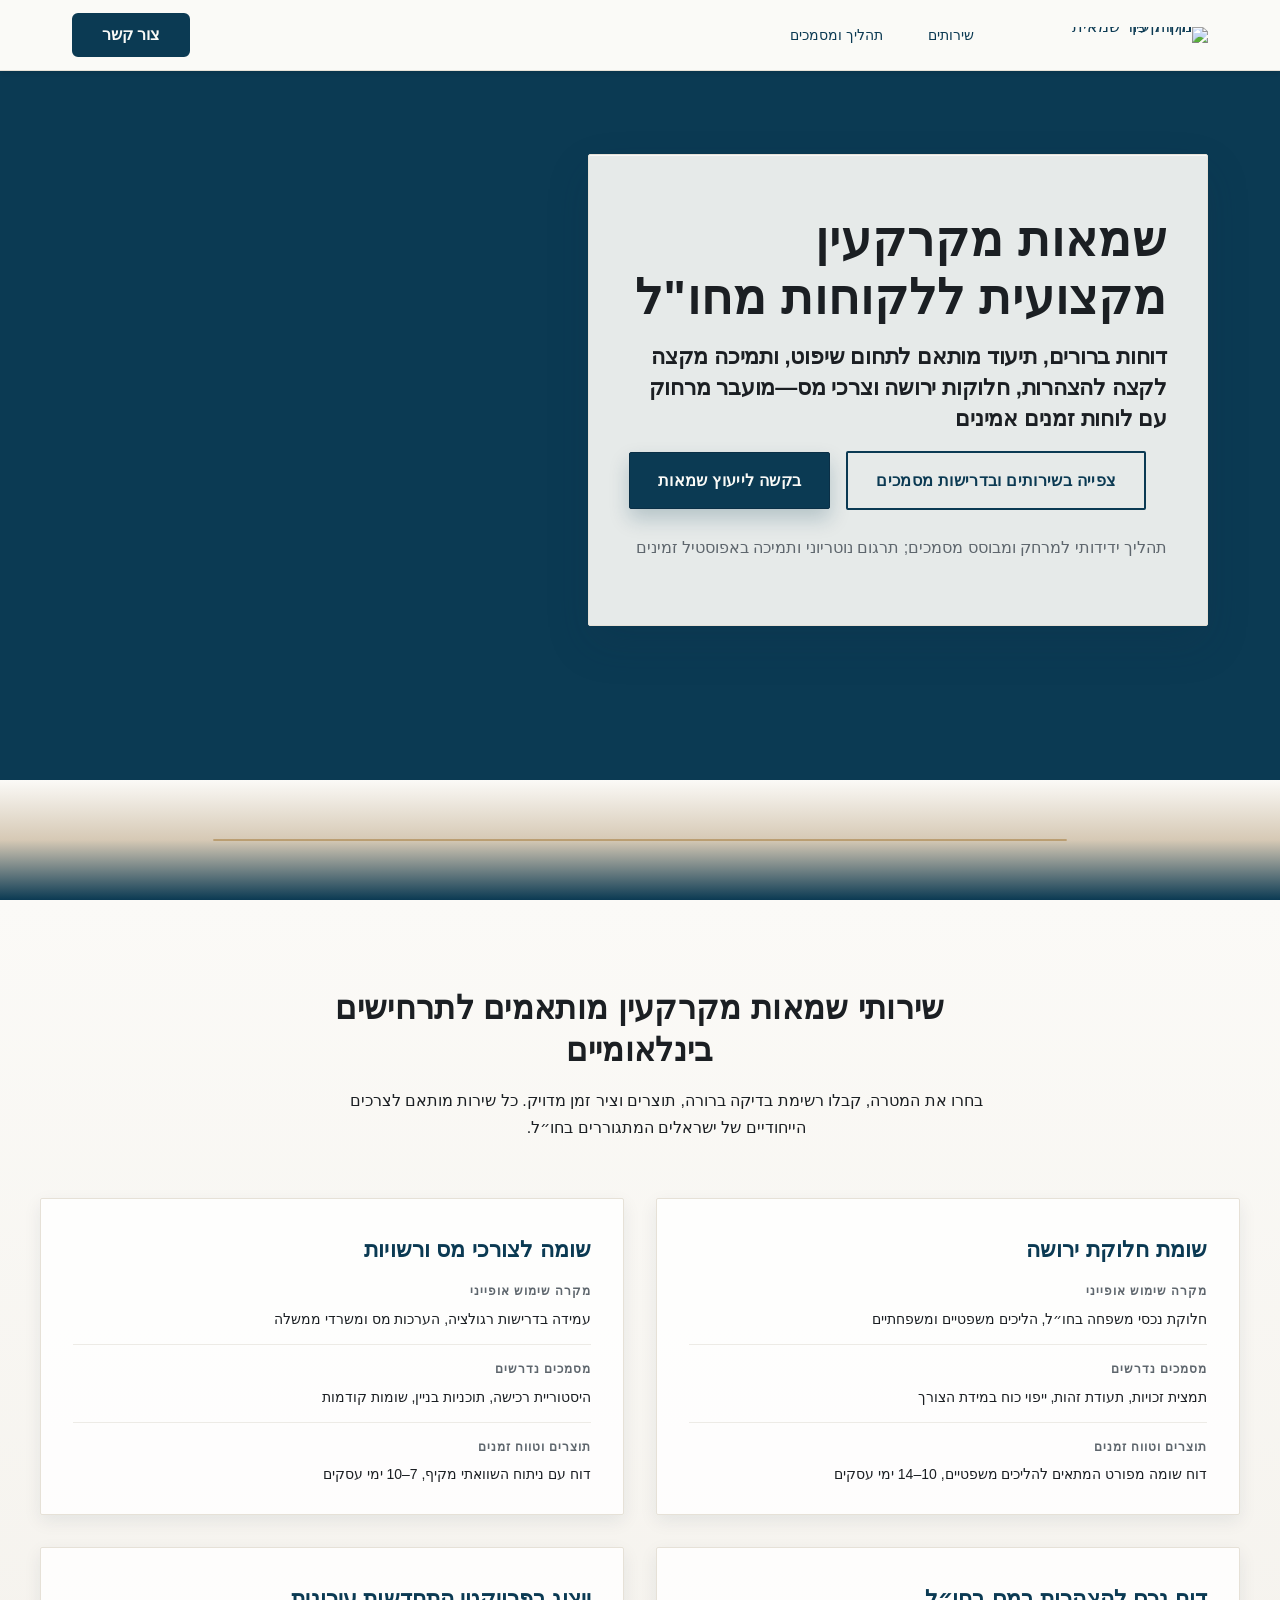
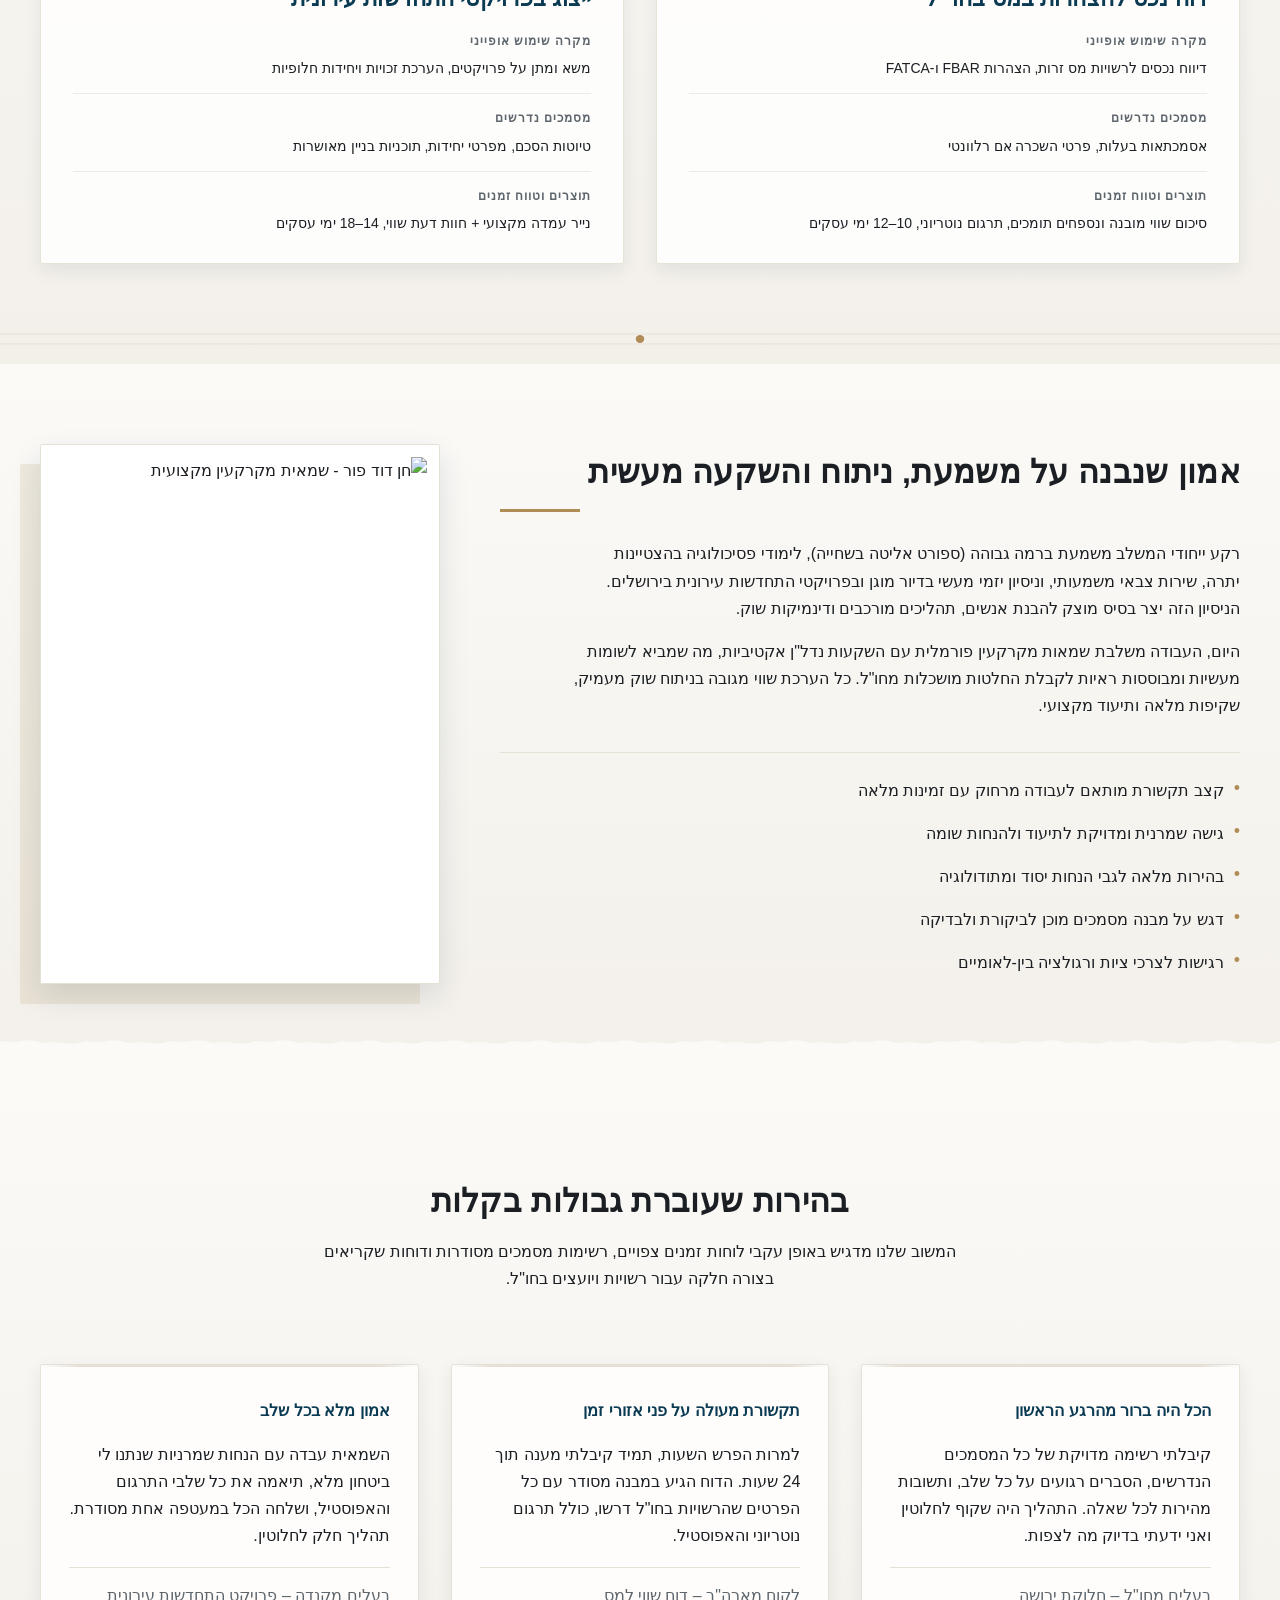
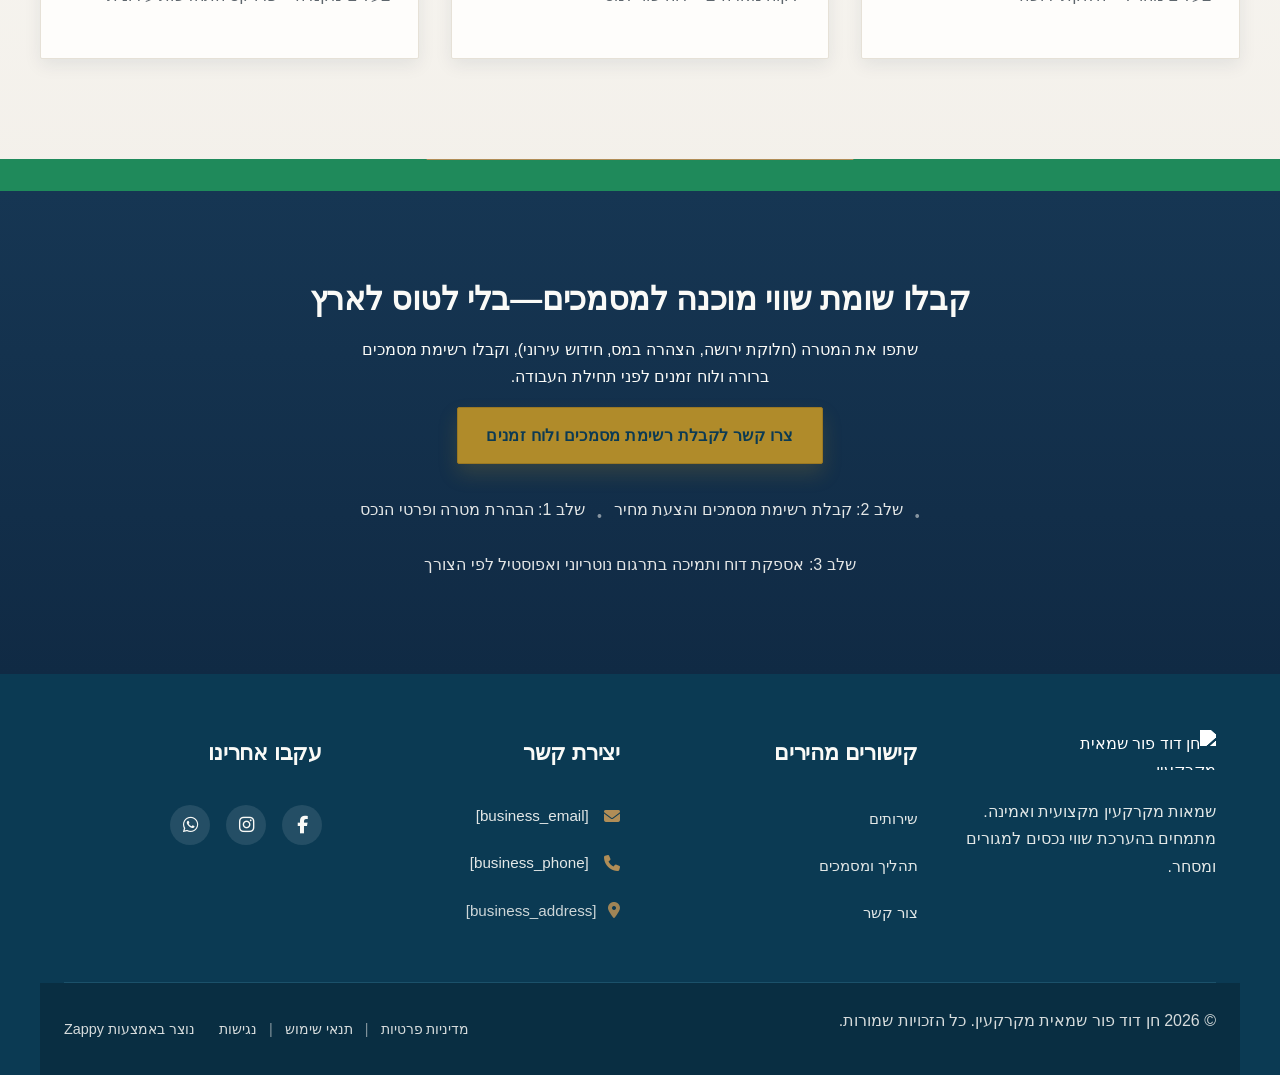
==== index.html @ c2cd76da "Initial website commit" ====
<!DOCTYPE html>
<html lang="he" dir="rtl">
<head>
    <meta charset="UTF-8">
    <meta name="viewport" content="width=device-width, initial-scale=1.0">
    <meta name="robots" content="index, follow">
    <title>שמאות מקרקעין מקצועית לישראלים בחו״ל — חן דוד פור שמאית מקרקעין</title>
    <meta name="description" content="שמאית מקרקעין מומחית לישראלים המתגוררים בחו״ל. שומות שווי נכס לחלוקת ירושה, הצהרות מס ותמ״א. שירות מלא כולל תרגום נוטריוני ואפוסטיל.">
    <meta name="keywords" content="שמאות מקרקעין, שמאי מקרקעין לישראלים בחו"ל, שומת שווי נכס, שמאית מקרקעין מוסמכת, שמאות נדל"ן">
    
    <!-- Favicons -->
    <link rel="icon" type="image/x-icon" href="/assets/favicon.ico">
    <link rel="icon" type="image/png" sizes="16x16" href="/assets/favicon-16x16.png">
    <link rel="icon" type="image/png" sizes="32x32" href="/assets/favicon-32x32.png">
    <link rel="icon" type="image/png" sizes="48x48" href="/assets/favicon-48x48.png">
    <link rel="icon" type="image/png" sizes="192x192" href="/assets/favicon-192x192.png">
    <link rel="icon" type="image/png" sizes="512x512" href="/assets/favicon-512x512.png">
    <link rel="apple-touch-icon" href="/assets/apple-touch-icon.png">
    <!-- Zappy Analytics -->
<script>
(function() {
  'use strict';
  
  // Configuration
  var config = {
    websiteId: 'a6563057-923d-4b0b-b57d-3016e3c3e68b',
    apiUrl: 'https://api.zappy5.com/api/analytics/track',
    sessionDuration: 30 * 60 * 1000, // 30 minutes
    visitorDuration: 30 * 24 * 60 * 60 * 1000, // 30 days
    trackPageViews: true,
    trackClicks: true,
    trackFormSubmissions: true
  };
  
  // Generate or retrieve persistent visitor ID (30 days)
  function getVisitorId() {
    var visitorKey = 'zappy_visitor_' + config.websiteId;
    var visitor = null;
    
    try {
      visitor = localStorage.getItem(visitorKey);
      if (visitor) {
        var visitorData = JSON.parse(visitor);
        var now = Date.now();
        
        // Check if visitor ID is still valid (30 days)
        if (now - visitorData.created < config.visitorDuration) {
          // Update last seen timestamp
          visitorData.lastSeen = now;
          localStorage.setItem(visitorKey, JSON.stringify(visitorData));
          return visitorData.id;
        }
      }
    } catch (e) {
      console.warn('Zappy Analytics: LocalStorage not available');
    }
    
    // Generate new visitor ID
    var newVisitorId = 'zv_' + Date.now() + '_' + Math.random().toString(36).substr(2, 9);
    
    try {
      localStorage.setItem(visitorKey, JSON.stringify({
        id: newVisitorId,
        created: Date.now(),
        lastSeen: Date.now()
      }));
    } catch (e) {
      // Continue without local storage
    }
    
    return newVisitorId;
  }
  
  // Generate or retrieve session ID (30 minutes)
  function getSessionId() {
    var sessionKey = 'zappy_session_' + config.websiteId;
    var session = null;
    
    try {
      session = sessionStorage.getItem(sessionKey);
      if (session) {
        var sessionData = JSON.parse(session);
        var now = Date.now();
        
        // Check if session is still valid
        if (now - sessionData.timestamp < config.sessionDuration) {
          // Update timestamp
          sessionData.timestamp = now;
          sessionStorage.setItem(sessionKey, JSON.stringify(sessionData));
          return sessionData.id;
        }
      }
    } catch (e) {
      console.warn('Zappy Analytics: SessionStorage not available');
    }
    
    // Generate new session ID
    var newSessionId = 'zs_' + Date.now() + '_' + Math.random().toString(36).substr(2, 9);
    
    try {
      sessionStorage.setItem(sessionKey, JSON.stringify({
        id: newSessionId,
        timestamp: Date.now()
      }));
    } catch (e) {
      // Continue without session storage
    }
    
    return newSessionId;
  }
  
  var visitorId = getVisitorId();
  var sessionId = getSessionId();
  
  // Track an event
  function trackEvent(eventType, data) {
    data = data || {};
    
    var eventData = {
      website_id: config.websiteId,
      event_type: eventType,
      page_path: window.location.pathname,
      referrer: document.referrer || 'direct',
      visitor_id: visitorId,
      session_id: sessionId,
      metadata: data
    };
    
    // Use sendBeacon if available (better for page unload events)
    if (navigator.sendBeacon) {
      var blob = new Blob([JSON.stringify(eventData)], { type: 'application/json' });
      navigator.sendBeacon(config.apiUrl, blob);
    } else {
      // Fallback to fetch
      fetch(config.apiUrl, {
        method: 'POST',
        headers: {
          'Content-Type': 'application/json'
        },
        body: JSON.stringify(eventData),
        keepalive: true
      }).catch(function(error) {
        console.warn('Zappy Analytics: Failed to track event', error);
      });
    }
  }
  
  // Track page view
  if (config.trackPageViews) {
    trackEvent('pageview', {
      title: document.title,
      url: window.location.href
    });
  }
  
  // Track clicks on important elements
  if (config.trackClicks) {
    document.addEventListener('click', function(e) {
      var target = e.target;
      
      // Track button clicks (counted as actions)
      if (target.tagName === 'BUTTON' || target.closest('button')) {
        var button = target.tagName === 'BUTTON' ? target : target.closest('button');
        trackEvent('click', {
          element: 'button',
          text: button.textContent.trim().substring(0, 100),
          id: button.id || null,
          class: button.className || null
        });
      }
      
      // Track link clicks (navigation - not counted as actions)
      else if (target.tagName === 'A' || target.closest('a')) {
        var link = target.tagName === 'A' ? target : target.closest('a');
        trackEvent('navigation', {
          element: 'link',
          text: link.textContent.trim().substring(0, 100),
          href: link.href,
          external: link.hostname !== window.location.hostname
        });
      }
    }, true);
  }
  
  // Track form submissions
  if (config.trackFormSubmissions) {
    document.addEventListener('submit', function(e) {
      var form = e.target;
      
      trackEvent('form_submit', {
        form_id: form.id || null,
        form_name: form.name || null,
        form_action: form.action || null,
        form_method: form.method || 'GET'
      });
    }, true);
  }
  
  // Track time on page (send on page unload)
  var pageLoadTime = Date.now();
  
  window.addEventListener('beforeunload', function() {
    var timeOnPage = Math.floor((Date.now() - pageLoadTime) / 1000); // in seconds
    
    trackEvent('page_unload', {
      time_on_page: timeOnPage,
      page_path: window.location.pathname
    });
  });
  
  // Expose tracking function globally for custom events
  window.zappyAnalytics = {
    track: trackEvent,
    getVisitorId: function() { return visitorId; },
    getSessionId: function() { return sessionId; }
  };
  
})();
</script>
<!-- End Zappy Analytics -->
    <meta property="og:title" content="שמאות מקרקעין מקצועית לישראלים בחו״ל — חן דוד פור שמאית מקרקעין">
  <meta property="og:description" content="שמאית מקרקעין מומחית לישראלים המתגוררים בחו״ל. שומות שווי נכס לחלוקת ירושה, הצהרות מס ותמ״א. שירות מלא כולל תרגום נוטריוני ואפוסטיל.">
  <meta property="og:type" content="website">
  <meta property="og:locale" content="he_IL">
  
  <meta name="twitter:card" content="summary_large_image">
  <meta name="twitter:title" content="שמאות מקרקעין מקצועית לישראלים בחו״ל — חן דוד פור שמאית מקרקעין">
  <meta name="twitter:description" content="שמאית מקרקעין מומחית לישראלים המתגוררים בחו״ל. שומות שווי נכס לחלוקת ירושה, הצהרות מס ותמ״א. שירות מלא כולל תרגום נוטריוני ואפוסטיל.">
  
  <link rel="stylesheet" href="https://cdnjs.cloudflare.com/ajax/libs/font-awesome/6.4.0/css/all.min.css">

    <!-- Favicons -->
    <link rel="icon" type="image/x-icon" href="/assets/favicon.ico">
    <link rel="icon" type="image/png" sizes="16x16" href="/assets/favicon-16x16.png">
    <link rel="icon" type="image/png" sizes="32x32" href="/assets/favicon-32x32.png">
    <link rel="icon" type="image/png" sizes="48x48" href="/assets/favicon-48x48.png">
    <link rel="icon" type="image/png" sizes="192x192" href="/assets/favicon-192x192.png">
    <link rel="icon" type="image/png" sizes="512x512" href="/assets/favicon-512x512.png">
    <link rel="apple-touch-icon" href="/assets/apple-touch-icon.png">
    <!-- Cookie Consent -->
    <link rel="stylesheet" href="https://cdn.jsdelivr.net/npm/vanilla-cookieconsent@3/dist/cookieconsent.css">
    <script src="https://cdn.jsdelivr.net/npm/vanilla-cookieconsent@3/dist/cookieconsent.umd.js"></script>
    <!-- Mickidum Accessibility Toolbar -->
    <script src="https://cdn.jsdelivr.net/gh/mickidum/acc_toolbar/acctoolbar/acctoolbar.min.js"></script>
    <link rel="stylesheet" href="/styles.css">

    <style id="zappy-dropdown-submenu-styles">
      /* ========== DESKTOP DROPDOWN SUBMENU STYLES ========== */
      /* Base styles for dropdown submenus - parent must be positioned */
      .nav-menu li:has(.sub-menu), nav li:has(.sub-menu), .navbar li:has(.sub-menu), #navMenu li:has(.sub-menu) { position: relative; }
      /* Submenu base - hidden by default */
      .nav-menu .sub-menu, nav .sub-menu, .navbar .sub-menu, #navMenu .sub-menu { display: block !important; position: absolute !important; top: 100%; left: 0; min-width: 220px; background: white; border-radius: 8px; box-shadow: 0 8px 25px rgba(0,0,0,0.15); padding: 8px 0; opacity: 0; visibility: hidden; transform: translateY(10px); transition: all 0.3s ease; z-index: 1000; list-style: none; pointer-events: none; }
      /* CRITICAL: Desktop hover styles to show dropdown */
      .nav-menu li:hover > .sub-menu, nav li:hover > .sub-menu, .navbar li:hover > .sub-menu, #navMenu li:hover > .sub-menu { opacity: 1 !important; visibility: visible !important; transform: translateY(0) !important; pointer-events: auto !important; }
      /* Submenu item styling */
      .sub-menu li { list-style: none; margin: 0; padding: 0; }
      .sub-menu a { display: block !important; padding: 10px 16px !important; color: var(--text-dark, #333) !important; font-weight: 500; text-decoration: none; white-space: nowrap; transition: background-color 0.2s; }
      .sub-menu a:hover { background-color: #f5f5f5; }
      /* RTL (Hebrew/Arabic) dropdown positioning */
      [dir="rtl"] .nav-menu .sub-menu, [dir="rtl"] nav .sub-menu, [dir="rtl"] .navbar .sub-menu, html[lang="he"] .nav-menu .sub-menu, html[lang="he"] nav .sub-menu, html[lang="he"] .navbar .sub-menu, html[lang="ar"] .nav-menu .sub-menu, html[lang="ar"] nav .sub-menu, html[lang="ar"] .navbar .sub-menu { left: auto !important; right: 0 !important; }
      /* Hide empty dropdown menus */
      .sub-menu:empty, .sub-menu:not(:has(li:not(.zappy-hidden-menu-item))), .sub-menu:not(:has(li)) { display: none !important; opacity: 0 !important; visibility: hidden !important; pointer-events: none !important; }
      /* Desktop: show submenu on Menu Group hover */
      li:has(.menu-group-title):hover > .sub-menu { opacity: 1 !important; visibility: visible !important; transform: translateY(0) !important; pointer-events: auto !important; }
      /* Menu Group title styling */
      .nav-menu > li > .menu-group-title, #navMenu > li > .menu-group-title { display: inline-block; padding: 0.5rem 1rem; cursor: default; user-select: none; }
      
      /* ========== MOBILE SUBMENU STYLES ========== */
      @media (max-width: 768px) {
        .nav-menu .sub-menu, nav .sub-menu, .navbar .sub-menu, #navMenu .sub-menu { position: static !important; transform: none !important; box-shadow: none !important; background: transparent !important; max-height: 0; overflow: hidden; opacity: 0; visibility: hidden; transition: max-height 0.3s ease, opacity 0.3s ease; padding: 0 !important; border-radius: 0 !important; }
        .sub-menu.mobile-expanded { max-height: 500px !important; opacity: 1 !important; visibility: visible !important; padding: 8px 0 8px 16px !important; }
        [dir="rtl"] .sub-menu.mobile-expanded, html[lang="he"] .sub-menu.mobile-expanded { padding: 8px 16px 8px 0 !important; }
        /* Disable hover behavior on mobile */
        .nav-menu li:hover > .sub-menu, nav li:hover > .sub-menu, .navbar li:hover > .sub-menu, #navMenu li:hover > .sub-menu { opacity: 0; visibility: hidden; pointer-events: none; }
        .nav-menu li > .sub-menu.mobile-expanded, nav li > .sub-menu.mobile-expanded, .navbar li > .sub-menu.mobile-expanded, #navMenu li > .sub-menu.mobile-expanded { opacity: 1 !important; visibility: visible !important; pointer-events: auto !important; }
        .nav-menu li:has(.sub-menu), nav li:has(.sub-menu), .navbar li:has(.sub-menu), #navMenu li:has(.sub-menu) { display: flex !important; flex-wrap: wrap !important; align-items: center !important; position: relative !important; min-height: 44px !important; }
        .nav-menu li:has(.sub-menu) > a, nav li:has(.sub-menu) > a, .navbar li:has(.sub-menu) > a, #navMenu li:has(.sub-menu) > a { flex: 1 !important; min-width: 0 !important; }
        .nav-menu li:has(.sub-menu) > .menu-group-title, nav li:has(.sub-menu) > .menu-group-title, .navbar li:has(.sub-menu) > .menu-group-title, #navMenu li:has(.sub-menu) > .menu-group-title { flex: 1 !important; min-width: 0 !important; padding: 0 !important; line-height: inherit !important; }
        .nav-menu li:has(.sub-menu) > .sub-menu, nav li:has(.sub-menu) > .sub-menu, .navbar li:has(.sub-menu) > .sub-menu, #navMenu li:has(.sub-menu) > .sub-menu { flex-basis: 100% !important; width: 100% !important; }
        .nav-menu li:has(.sub-menu) > a [class*="chevron"], .nav-menu li:has(.sub-menu) > a [class*="arrow"], .nav-menu li:has(.sub-menu) > a .fa-chevron-down, .nav-menu li:has(.sub-menu) > a .fa-angle-down, nav li:has(.sub-menu) > a [class*="chevron"], nav li:has(.sub-menu) > a [class*="arrow"], #navMenu li:has(.sub-menu) > a [class*="chevron"], #navMenu li:has(.sub-menu) > a [class*="arrow"] { display: none !important; visibility: hidden !important; }
        .mobile-submenu-toggle { display: flex !important; align-items: center !important; justify-content: center !important; width: 44px !important; height: auto !important; background: transparent !important; border: none !important; cursor: pointer !important; color: var(--text-dark) !important; position: static !important; flex-shrink: 0 !important; align-self: stretch !important; z-index: 2 !important; padding: 0 !important; margin: 0 !important; }
        .mobile-submenu-toggle::after { content: '' !important; width: 0 !important; height: 0 !important; border-left: 6px solid transparent !important; border-right: 6px solid transparent !important; border-top: 7px solid currentColor !important; transition: transform 0.3s ease !important; }
        .mobile-submenu-toggle.expanded::after { transform: rotate(180deg) !important; }
        .sub-menu a { padding: 10px 0 !important; display: block !important; color: var(--text-dark) !important; }
        .navbar .sub-menu li a, nav.navbar .sub-menu li a, .zappy-products-dropdown .sub-menu a { color: var(--text-dark) !important; }
      }
      @media (min-width: 769px) { .mobile-submenu-toggle { display: none !important; } }
    </style>

    <style id="mobile-lang-menu-deployed-css">
    @media (max-width: 768px) {
      .lang-switcher,
      .nav-cta-container .lang-switcher,
      .nav-container .lang-switcher,
      .navbar .lang-switcher,
      .navbar .nav-cta-container .lang-switcher,
      .nav-icons-left .lang-switcher,
      .nav-ecommerce-icons .lang-switcher { display: none !important; }
      .mobile-lang-menu { width: 100%; border-top: 1px solid rgba(128,128,128,0.2); padding: 8px 0 0 0; margin-top: 8px; }
      .mobile-lang-toggle { display: flex !important; align-items: center; justify-content: space-between; width: 100%; padding: 12px 16px; background: none; border: none; cursor: pointer; font-size: 15px; color: inherit; font-family: inherit; }
      .mobile-lang-toggle::after { content: ''; display: inline-block; width: 8px; height: 8px; border-right: 2px solid currentColor; border-bottom: 2px solid currentColor; transform: rotate(45deg); transition: transform 0.3s ease; margin-left: 8px; }
      .mobile-lang-toggle.expanded::after { transform: rotate(-135deg); }
      .mobile-lang-options { max-height: 0; overflow: hidden; transition: max-height 0.3s ease; }
      .mobile-lang-options.expanded { max-height: 300px; }
      .mobile-lang-option { display: flex !important; align-items: center; gap: 10px; padding: 10px 24px; text-decoration: none; color: inherit; font-size: 14px; font-family: inherit; }
      .mobile-lang-option:hover { background: rgba(128,128,128,0.1); }
      .mobile-lang-option.active { font-weight: 600; opacity: 0.7; pointer-events: none; }
      .mobile-lang-option img { width: 20px; height: 20px; border-radius: 50%; }
    }
    @media (min-width: 769px) {
      .mobile-lang-menu { display: none !important; }
    }
    </style>

    <style id="zappy-widget-visibility">
      #mic-access-tool-general-button, .mic-access-tool-general-button,
      #mic-init-access-tool .mic-access-tool-general-button, #mic-init-access-tool #mic-access-tool-general-button,
      ._access-icon, #mic-access-tool-box, .mic-access-tool-box,
      #mic-init-access-tool #mic-access-tool-box, div[id*="mic-access-tool-box"], ._access-menu {
        display: none !important; visibility: hidden !important; opacity: 0 !important; pointer-events: none !important;
      }
    </style>
</head>
<body>

  <nav class="navbar" dir="rtl">
  <button class="mobile-toggle" id="mobileToggle" aria-label="Menu">
    <svg class="hamburger-icon" width="24" height="24" viewbox="0 0 24 24" fill="none">
      <path d="M3 12h18M3 6h18M3 18h18" stroke="currentColor" stroke-width="2" stroke-linecap="round"></path>
    </svg>
    <svg class="close-icon" width="24" height="24" viewbox="0 0 24 24" fill="none" style="display: none;">
      <path d="M18 6L6 18M6 6l12 12" stroke="currentColor" stroke-width="2" stroke-linecap="round"></path>
    </svg>
  </button>
  
  <button class="phone-header-btn" aria-label="Call">
    <svg width="20" height="20" viewbox="0 0 24 24" fill="currentColor">
      <path d="M22 16.92v3a2 2 0 0 1-2.18 2 19.79 19.79 0 0 1-8.63-3.07 19.5 19.5 0 0 1-6-6 19.79 19.79 0 0 1-3.07-8.67A2 2 0 0 1 4.11 2h3a2 2 0 0 1 2 1.72 12.84 12.84 0 0 0 .7 2.81 2 2 0 0 1-.45 2.11L8.09 9.91a16 16 0 0 0 6 6l1.27-1.27a2 2 0 0 1 2.11-.45 12.84 12.84 0 0 0 2.81.7A2 2 0 0 1 22 16.92z"></path>
    </svg>
  </button>
  
  <div class="nav-container">
    <div class="nav-right-group"><div class="nav-brand">
      <a href="/" class="logo-link">
        <img src="/assets/logo.webp" alt="חן דוד פור שמאית מקרקעין" class="logo">
      </a>
    </div><ul class="nav-menu" id="navMenu"><li><a href="/services">שירותים</a></li><li><a href="/process">תהליך ומסמכים</a></li></ul></div>
    
    
    
    <div class="nav-cta-container">
      <a href="/contact" class="nav-cta-btn">צור קשר</a>
    </div>
  </div>
</nav>
<script>

// Navbar Mobile Menu Toggle and Contrast Fix
(function() {
  // Use 'load' event instead of 'DOMContentLoaded' to ensure we run AFTER all other scripts
  window.addEventListener('load', function() {
    
    // FIX MOBILE BUTTON CONTRAST
    // Detect navbar background color and apply contrasting color to mobile buttons
    const navbar = document.querySelector('.navbar, nav, header');
    if (!navbar) {
      console.log('[Navbar] Navbar element not found');
      return;
    }
    
    // DECLARE VARIABLES EARLY to avoid Temporal Dead Zone errors
    // These are used in multiple places below
    let mobileToggle = document.getElementById('mobileToggle') ||
                       document.querySelector('.mobile-toggle') ||
                       document.querySelector('.hamburger') ||
                       document.querySelector('.hamburger-menu') ||
                       document.querySelector('.menu-toggle') ||
                       document.querySelector('.burger-menu') ||
                       document.querySelector('[aria-label="Menu"]') ||
                       document.querySelector('[aria-label="תפריט"]');
    
    const phoneBtn = document.querySelector('.phone-header-btn');
    
    const computedStyle = window.getComputedStyle(navbar);
    let bgColor = computedStyle.backgroundColor;
    
    console.log('[Navbar] Initial navbar background:', bgColor);
    
    // Check if background is transparent or rgba with 0 alpha
    const isTransparent = bgColor === 'transparent' || 
                         bgColor === 'rgba(0, 0, 0, 0)' ||
                         (bgColor.startsWith('rgba') && bgColor.includes(', 0)'));
    
    if (isTransparent) {
      // Check for background-image or gradient
      const bgImage = computedStyle.backgroundImage;
      if (bgImage && bgImage !== 'none') {
        console.log('[Navbar] Navbar has background image/gradient, using dark text');
        bgColor = 'rgb(240, 240, 240)'; // Assume light background
      } else {
        // Transparent navbar - check body background
        const bodyBg = window.getComputedStyle(document.body).backgroundColor;
        console.log('[Navbar] Navbar transparent, using body background:', bodyBg);
        bgColor = bodyBg;
      }
    }
    
    // Calculate luminance to determine if background is light or dark
    const rgb = bgColor.match(/\d+/g);
    if (rgb && rgb.length >= 3) {
      const r = parseInt(rgb[0]);
      const g = parseInt(rgb[1]);
      const b = parseInt(rgb[2]);
      const luminance = (0.299 * r + 0.587 * g + 0.114 * b) / 255;
      
      // Mobile button colors are set by Claude's AI-generated CSS (same as .nav-menu a)
      // No dynamic color overrides needed - colors come from the generated navbar CSS
      console.log('[Navbar] Mobile button colors preserved from Claude CSS (luminance:', luminance.toFixed(2) + ')');
      
      // FIX ICON SIZES - Ensure SVGs are properly sized and visible
      // INJECT CRITICAL CSS TO OVERRIDE ANY CONFLICTING RULES
      const criticalCSS = document.createElement('style');
      criticalCSS.id = 'zappy-mobile-nav-fix';
      const htmlLang = document.documentElement.lang || 'en';
      const htmlDir = document.documentElement.dir || 'ltr';
      // Check both dir attribute AND lang for RTL detection
      // dir="rtl" is the most reliable indicator
      const isRTL = htmlDir === 'rtl' || htmlLang === 'he' || htmlLang === 'ar';
      
      criticalCSS.textContent = `
        /* Hide mobile buttons on desktop, show only on mobile */
        @media (min-width: 769px) {
          .mobile-toggle,
          .phone-header-btn {
            display: none !important;
          }
        }
        
        /* Show and position mobile buttons correctly on mobile */
        @media (max-width: 768px) {
          .mobile-toggle,
          .phone-header-btn {
            position: absolute !important;
            top: 50% !important;
            transform: translateY(-50%) !important;
            z-index: 1001 !important;
            display: flex !important;
            align-items: center !important;
            justify-content: center !important;
            width: 36px !important;
            height: 36px !important;
            border-radius: 50% !important;
            border: none !important;
            cursor: pointer !important;
            padding: 6px !important;
            background: none !important;
            color: var(--nav-text, var(--text-dark)) !important;
          }
          
          /* LTR positioning (default): hamburger LEFT, phone RIGHT */
          html:not([dir="rtl"]):not([lang="he"]):not([lang="ar"]) .mobile-toggle,
          html[dir="ltr"] .mobile-toggle {
            left: 12px !important;
            right: auto !important;
          }
          html:not([dir="rtl"]):not([lang="he"]):not([lang="ar"]) .phone-header-btn,
          html[dir="ltr"] .phone-header-btn {
            right: 12px !important;
            left: auto !important;
          }
          
          /* RTL positioning: hamburger RIGHT, phone LEFT */
          html[dir="rtl"] .mobile-toggle,
          html[lang="he"] .mobile-toggle,
          html[lang="ar"] .mobile-toggle {
            right: 12px !important;
            left: auto !important;
          }
          html[dir="rtl"] .phone-header-btn,
          html[lang="he"] .phone-header-btn,
          html[lang="ar"] .phone-header-btn {
            left: 12px !important;
            right: auto !important;
          }
          
          /* CRITICAL: Ensure nav-container has min-height on mobile */
          /* All children are positioned absolutely/fixed on mobile, so height:auto collapses to 0 */
          .nav-container {
            min-height: 70px !important;
            position: relative !important;
          }
          
          /* Ensure SVG icons are properly sized and inherit color */
          .mobile-toggle svg,
          .phone-header-btn svg {
            width: 24px !important;
            height: 24px !important;
            /* Don't force display - let JavaScript control hamburger/close toggle */
          }
          
          /* Reset nav-cta-container on mobile - remove desktop box-shadow/padding */
          /* that creates a visible ghost box when CTA button is hidden */
          .nav-cta-container {
            box-shadow: none !important;
            padding: 0 !important;
          }
          
          /* Hide nav-cta-container entirely on mobile when there's no lang-switcher */
          /* (only the CTA button is inside, and it's hidden on mobile) */
          .nav-cta-container:not(:has(.lang-switcher)) {
            display: none !important;
          }
          
          /* CRITICAL: Prevent hero image fade gradient from bleeding over headline text */
          /* The .image-fade-gradient has bottom: -30px (extends below parent) */
          /* On mobile stacked layout, this overlaps the h1 text below the image */
          .hero-image-column {
            overflow: hidden !important;
          }
          .image-fade-gradient {
            bottom: 0 !important;
          }
          
          /* Hide desktop language switcher on mobile - hamburger menu handles it */
          /* High specificity to override stored CSS */
          .lang-switcher,
          .nav-cta-container .lang-switcher,
          .nav-container .lang-switcher,
          .navbar .lang-switcher,
          .navbar .nav-cta-container .lang-switcher {
            display: none !important;
          }
        }
      `;
      
      // Remove existing fix if present and inject new one
      const existing = document.getElementById('zappy-mobile-nav-fix');
      if (existing) existing.remove();
      document.head.appendChild(criticalCSS);
      
      console.log('[Navbar] Critical CSS injected for mobile nav positioning');
      
      // ONLY apply inline positioning styles on mobile viewport
      // On desktop, the CSS handles hiding these buttons with display: none
      // Inline styles were breaking desktop layout by overriding CSS
      const isMobileViewport = window.innerWidth <= 768;
      
      if (mobileToggle) {
        // Icon sizing applies to all viewports for consistency
        const hamburgerIcon = mobileToggle.querySelector('.hamburger-icon');
        const closeIcon = mobileToggle.querySelector('.close-icon');
        
        if (hamburgerIcon) {
          hamburgerIcon.style.setProperty('width', '24px', 'important');
          hamburgerIcon.style.setProperty('height', '24px', 'important');
          hamburgerIcon.style.setProperty('display', 'block', 'important'); // Show hamburger by default
        }
        if (closeIcon) {
          closeIcon.style.setProperty('width', '24px', 'important');
          closeIcon.style.setProperty('height', '24px', 'important');
          closeIcon.style.setProperty('display', 'none', 'important'); // Hide close icon by default
        }
        
        // ONLY set positioning inline styles on mobile
        if (isMobileViewport) {
          mobileToggle.style.setProperty('position', 'absolute', 'important');
          mobileToggle.style.setProperty('top', '50%', 'important');
          mobileToggle.style.setProperty('transform', 'translateY(-50%)', 'important');
          mobileToggle.style.setProperty('z-index', '1001', 'important');
          
          // Clear any inline left/right so CSS can take over based on html[dir]
          mobileToggle.style.removeProperty('left');
          mobileToggle.style.removeProperty('right');
          
          console.log('[Navbar] Mobile toggle positioning applied (mobile viewport)');
        } else {
          // On desktop, clear any positioning styles to let CSS handle it
          mobileToggle.style.removeProperty('position');
          mobileToggle.style.removeProperty('top');
          mobileToggle.style.removeProperty('transform');
          mobileToggle.style.removeProperty('z-index');
          mobileToggle.style.removeProperty('left');
          mobileToggle.style.removeProperty('right');
          console.log('[Navbar] Desktop viewport - cleared mobile toggle inline positioning');
        }
      }
      
      if (phoneBtn) {
        // Icon sizing applies to all viewports
        const phoneIcon = phoneBtn.querySelector('svg');
        if (phoneIcon) {
          phoneIcon.style.width = '24px';
          phoneIcon.style.height = '24px';
          phoneIcon.setAttribute('width', '24');
          phoneIcon.setAttribute('height', '24');
        }
        
        // ONLY set positioning inline styles on mobile
        if (isMobileViewport) {
          phoneBtn.style.setProperty('position', 'absolute', 'important');
          phoneBtn.style.setProperty('top', '50%', 'important');
          phoneBtn.style.setProperty('transform', 'translateY(-50%)', 'important');
          phoneBtn.style.setProperty('z-index', '1001', 'important');
          
          // Clear any inline left/right so CSS can take over based on html[dir]
          phoneBtn.style.removeProperty('left');
          phoneBtn.style.removeProperty('right');
          
          console.log('[Navbar] Phone button positioning applied (mobile viewport)');
        } else {
          // On desktop, clear any positioning styles to let CSS handle it
          phoneBtn.style.removeProperty('position');
          phoneBtn.style.removeProperty('top');
          phoneBtn.style.removeProperty('transform');
          phoneBtn.style.removeProperty('z-index');
          phoneBtn.style.removeProperty('left');
          phoneBtn.style.removeProperty('right');
          console.log('[Navbar] Desktop viewport - cleared phone button inline positioning');
        }
      }
    } else {
      console.log('[Navbar] Could not parse background color:', bgColor);
    }
    
    // MOBILE MENU TOGGLE
    // Re-query in case DOM changed (mobileToggle already declared at top of function)
    mobileToggle = document.getElementById('mobileToggle') ||
                   document.querySelector('.mobile-toggle') ||
                   document.querySelector('.hamburger') ||
                   document.querySelector('.hamburger-menu') ||
                   document.querySelector('.menu-toggle') ||
                   document.querySelector('.burger-menu') ||
                   document.querySelector('[aria-label="Menu"]') ||
                   document.querySelector('[aria-label="תפריט"]');
    
    // EXPANDED SEARCH: Find nav menu by ID or class
    const navMenu = document.getElementById('navMenu') ||
                  document.querySelector('.nav-menu') ||
                  document.querySelector('.nav-links') ||
                  document.querySelector('nav ul:not(.submenu)');
    
    if (!mobileToggle || !navMenu) {
      console.log('[Navbar] Mobile toggle or menu not found:', { toggle: !!mobileToggle, menu: !!navMenu });
      return;
    }
    
    // Ensure navMenu has ID for CSS targeting
    if (!navMenu.id) {
      navMenu.id = 'navMenu';
    }
    
    console.log('[Navbar] Initializing mobile menu...');
    
    // Remove any existing event listeners by cloning the button
    const newToggle = mobileToggle.cloneNode(true);
    mobileToggle.parentNode.replaceChild(newToggle, mobileToggle);
    
    // Toggle menu on button click - use newToggle now
    newToggle.addEventListener('click', function(e) {
      e.preventDefault();
      e.stopPropagation();
      
      const hamburgerIcon = this.querySelector('.hamburger-icon');
      const closeIcon = this.querySelector('.close-icon');
      const isActive = navMenu.classList.contains('active');
      
      if (isActive) {
        // Close menu
        navMenu.classList.remove('active');
        if (hamburgerIcon) hamburgerIcon.style.setProperty('display', 'block', 'important');
        if (closeIcon) closeIcon.style.setProperty('display', 'none', 'important');
        document.body.style.overflow = '';
        console.log('[Navbar] Menu closed');
      } else {
        // Open menu
        navMenu.classList.add('active');
        if (hamburgerIcon) hamburgerIcon.style.setProperty('display', 'none', 'important');
        if (closeIcon) closeIcon.style.setProperty('display', 'block', 'important');
        document.body.style.overflow = 'hidden';
        console.log('[Navbar] Menu opened');
      }
    });
    
    // Close menu when clicking nav links (but NOT dropdown toggles)
    const navLinks = navMenu.querySelectorAll('a');
    navLinks.forEach(function(link) {
      link.addEventListener('click', function() {
        // Don't close if it's a dropdown child (unless it's a real navigation link)
        if (this.getAttribute('href') === '#') return;
        
        const hamburgerIcon = newToggle.querySelector('.hamburger-icon');
        const closeIcon = newToggle.querySelector('.close-icon');
        
        navMenu.classList.remove('active');
        if (hamburgerIcon) hamburgerIcon.style.setProperty('display', 'block', 'important');
        if (closeIcon) closeIcon.style.setProperty('display', 'none', 'important');
        document.body.style.overflow = '';
        console.log('[Navbar] Menu closed (link clicked)');
      });
    });
    
    // DROPDOWN MENU TOGGLE (for mobile and touch devices)
    var dropdownToggles = navMenu.querySelectorAll('.dropdown-toggle');
    dropdownToggles.forEach(function(toggle) {
      toggle.addEventListener('click', function(e) {
        e.preventDefault();
        e.stopPropagation();
        var parent = this.closest('.nav-dropdown');
        if (!parent) return;
        
        // Close other open dropdowns at the same level
        var siblings = parent.parentNode.querySelectorAll('.nav-dropdown.open');
        siblings.forEach(function(sib) {
          if (sib !== parent) sib.classList.remove('open');
        });
        
        parent.classList.toggle('open');
        console.log('[Navbar] Dropdown toggled:', parent.classList.contains('open') ? 'open' : 'closed');
      });
    });
    
    // Close dropdowns when clicking outside
    document.addEventListener('click', function(e) {
      if (!e.target.closest('.nav-dropdown')) {
        var openDropdowns = document.querySelectorAll('.nav-dropdown.open');
        openDropdowns.forEach(function(dd) { dd.classList.remove('open'); });
      }
    });
    
    console.log('[Navbar] Dropdown handlers initialized for ' + dropdownToggles.length + ' dropdowns');
    
    // Phone button functionality (phoneBtn already declared at top of function)
    if (phoneBtn) {
      phoneBtn.addEventListener('click', function() {
        // Get phone number from placeholder in page or use default
        const phoneLinks = document.querySelectorAll('a[href^="tel:"]');
        const phoneNumber = phoneLinks.length > 0 
          ? phoneLinks[0].getAttribute('href').replace('tel:', '')
          : '[business_phone]';
        
        window.location.href = 'tel:' + phoneNumber;
        console.log('[Navbar] Phone button clicked');
      });
    }
    
    console.log('[Navbar] Mobile menu initialized successfully');
    
    // === WHATSAPP BUTTON VISIBILITY FIX ===
    // Ensure WhatsApp floating button is hidden on desktop and visible on mobile
    // IMPORTANT: Only target the floating button by its class, NOT generic wa.me links
    const handleWhatsAppVisibility = function() {
      const whatsappBtn = document.querySelector('.whatsapp-float');
      if (whatsappBtn) {
        const isDesktop = window.innerWidth >= 769;
        if (isDesktop) {
          whatsappBtn.style.setProperty('display', 'none', 'important');
          whatsappBtn.style.setProperty('visibility', 'hidden', 'important');
          whatsappBtn.style.setProperty('opacity', '0', 'important');
          whatsappBtn.style.setProperty('pointer-events', 'none', 'important');
          console.log('[WhatsApp] Button hidden on desktop');
        } else {
          whatsappBtn.style.removeProperty('display');
          whatsappBtn.style.removeProperty('visibility');
          whatsappBtn.style.removeProperty('opacity');
          whatsappBtn.style.removeProperty('pointer-events');
          console.log('[WhatsApp] Button visible on mobile');
        }
      }
    };
    
    // Run on load
    handleWhatsAppVisibility();
    
    // Run on resize with debouncing
    let resizeTimer;
    window.addEventListener('resize', function() {
      clearTimeout(resizeTimer);
      resizeTimer = setTimeout(handleWhatsAppVisibility, 100);
    });
  });
})();

</script>
  
  <main>
    <section class="index-hero-section" data-layout-spec="בית-hero" data-hero-type="fullscreen-scrim">
  <!-- Background Image Layer -->
  <div class="index-hero-section__bg-layer">
    <img data-hero-bg="true" data-placeholder="index-hero-bg-1" data-context="Professional real estate appraiser office scene in Jerusalem: A clean, bright desk with organized property documents, architectural blueprints, and legal papers spread neatly. Warm natural lighting from a window showing Jerusalem stone buildings in soft focus background. Professional calculator, notary stamps, and official folders visible. The scene conveys trust, professionalism, and international business capability. Bright, naturally lit, documentary photography style with shallow depth of field." width="1920" height="1080" src="/assets/site-index-hero-bg-1.webp" alt="משרד שמאות מקרקעין מקצועי עם מסמכים ותיקים" class="index-hero-section__bg-image">
  </div>

  <!-- Scrim Overlay for Text Legibility -->
  <div class="index-hero-section__scrim" aria-hidden="true"></div>

  <!-- Content Overlay Group -->
  <div class="index-hero-section__content-wrapper">
    <div class="index-hero-section__content-container">
      <div class="index-hero-section__text-card">
        <h1 class="index-hero-section__headline">שמאות מקרקעין מקצועית ללקוחות מחו"ל</h1>
        <h3 class="index-hero-section__subtitle">דוחות ברורים, תיעוד מותאם לתחום שיפוט, ותמיכה מקצה לקצה להצהרות, חלוקות ירושה וצרכי מס—מועבר מרחוק עם לוחות זמנים אמינים</h3>
        <div class="index-hero-section__cta-row">
          <a href="#contact" class="index-hero-section__btn index-hero-section__btn--primary">בקשה לייעוץ שמאות</a>
          <a href="#services" class="index-hero-section__btn index-hero-section__btn--secondary">צפייה בשירותים ובדרישות מסמכים</a>
        </div>
        <p class="index-hero-section__micro-line">תהליך ידידותי למרחק ומבוסס מסמכים; תרגום נוטריוני ותמיכה באפוסטיל זמינים</p>
      </div>
    </div>
  </div>

  <!-- Bottom Divider: Ink-to-Paper Gradient with Gold Rule -->
  <div class="index-hero-section__divider-wrapper">
    <svg data-no-icon-edit="true" aria-hidden="true" viewbox="0 0 1200 120" preserveaspectratio="none" xmlns="http://www.w3.org/2000/svg">
      <defs>
        <linearGradient id="index-hero-ink-gradient" x1="0%" y1="0%" x2="0%" y2="100%">
          <stop offset="0%" style="stop-color:#FBFAF7;stop-opacity:1"></stop>
          <stop offset="50%" style="stop-color:#D6C9B5;stop-opacity:1"></stop>
          <stop offset="100%" style="stop-color:#0B3A53;stop-opacity:1"></stop>
        </linearGradient>
      </defs>
      <rect x="0" y="0" width="1200" height="120" fill="url(#index-hero-ink-gradient)"></rect>
      <line x1="200" y1="60" x2="1000" y2="60" stroke="#B08D57" stroke-width="2" opacity="0.7"></line>
    </svg>
  </div>
</section>

<section class="index-services-section" data-layout-spec="בית-services">
  <div class="index-services-container">
    <div class="index-services-header">
      <h2>שירותי שמאות מקרקעין מותאמים לתרחישים בינלאומיים</h2>
      <p>בחרו את המטרה, קבלו רשימת בדיקה ברורה, תוצרים וציר זמן מדויק. כל שירות מותאם לצרכים הייחודיים של ישראלים המתגוררים בחו״ל.</p>
    </div>

    <div class="index-services-grid">
      <article class="index-services-card">
        <h3>שומת חלוקת ירושה</h3>
        <div class="index-services-card-row">
          <span class="index-services-card-label">מקרה שימוש אופייני</span>
          <span class="index-services-card-value">חלוקת נכסי משפחה בחו״ל, הליכים משפטיים ומשפחתיים</span>
        </div>
        <div class="index-services-card-row">
          <span class="index-services-card-label">מסמכים נדרשים</span>
          <span class="index-services-card-value">תמצית זכויות, תעודת זהות, ייפוי כוח במידת הצורך</span>
        </div>
        <div class="index-services-card-row">
          <span class="index-services-card-label">תוצרים וטווח זמנים</span>
          <span class="index-services-card-value">דוח שומה מפורט המתאים להליכים משפטיים, 10–14 ימי עסקים</span>
        </div>
      </article>

      <article class="index-services-card">
        <h3>שומה לצורכי מס ורשויות</h3>
        <div class="index-services-card-row">
          <span class="index-services-card-label">מקרה שימוש אופייני</span>
          <span class="index-services-card-value">עמידה בדרישות רגולציה, הערכות מס ומשרדי ממשלה</span>
        </div>
        <div class="index-services-card-row">
          <span class="index-services-card-label">מסמכים נדרשים</span>
          <span class="index-services-card-value">היסטוריית רכישה, תוכניות בניין, שומות קודמות</span>
        </div>
        <div class="index-services-card-row">
          <span class="index-services-card-label">תוצרים וטווח זמנים</span>
          <span class="index-services-card-value">דוח עם ניתוח השוואתי מקיף, 7–10 ימי עסקים</span>
        </div>
      </article>

      <article class="index-services-card">
        <h3>דוח נכס להצהרות במס בחו״ל</h3>
        <div class="index-services-card-row">
          <span class="index-services-card-label">מקרה שימוש אופייני</span>
          <span class="index-services-card-value">דיווח נכסים לרשויות מס זרות, הצהרות FBAR ו-FATCA</span>
        </div>
        <div class="index-services-card-row">
          <span class="index-services-card-label">מסמכים נדרשים</span>
          <span class="index-services-card-value">אסמכתאות בעלות, פרטי השכרה אם רלוונטי</span>
        </div>
        <div class="index-services-card-row">
          <span class="index-services-card-label">תוצרים וטווח זמנים</span>
          <span class="index-services-card-value">סיכום שווי מובנה ונספחים תומכים, תרגום נוטריוני, 10–12 ימי עסקים</span>
        </div>
      </article>

      <article class="index-services-card">
        <h3>ייצוג בפרויקטי התחדשות עירונית</h3>
        <div class="index-services-card-row">
          <span class="index-services-card-label">מקרה שימוש אופייני</span>
          <span class="index-services-card-value">משא ומתן על פרויקטים, הערכת זכויות ויחידות חלופיות</span>
        </div>
        <div class="index-services-card-row">
          <span class="index-services-card-label">מסמכים נדרשים</span>
          <span class="index-services-card-value">טיוטות הסכם, מפרטי יחידות, תוכניות בניין מאושרות</span>
        </div>
        <div class="index-services-card-row">
          <span class="index-services-card-label">תוצרים וטווח זמנים</span>
          <span class="index-services-card-value">נייר עמדה מקצועי + חוות דעת שווי, 14–18 ימי עסקים</span>
        </div>
      </article>
    </div>
  </div>

  <div class="index-services-divider-wrapper">
    <svg data-no-icon-edit="true" aria-hidden="true" viewbox="0 0 1200 40" preserveaspectratio="none" xmlns="http://www.w3.org/2000/svg">
      <line x1="0" y1="10" x2="1200" y2="10" stroke="var(--border-light)" stroke-width="1"></line>
      <line x1="0" y1="20" x2="1200" y2="20" stroke="var(--border-light)" stroke-width="1"></line>
      <circle cx="600" cy="15" r="4" fill="var(--accent)"></circle>
    </svg>
  </div>
</section>

<section class="index-profile-section" data-layout-spec="בית-profile">
  <div class="index-profile-container">
    <div class="index-profile-content">
      <div class="index-profile-text">
        <div class="index-profile-title-wrapper">
          <h2 class="index-profile-title">אמון שנבנה על משמעת, ניתוח והשקעה מעשית</h2>
          <div class="index-profile-accent-line"></div>
        </div>
        <p class="index-profile-paragraph">רקע ייחודי המשלב משמעת ברמה גבוהה (ספורט אליטה בשחייה), לימודי פסיכולוגיה בהצטיינות יתרה, שירות צבאי משמעותי, וניסיון יזמי מעשי בדיור מוגן ובפרויקטי התחדשות עירונית בירושלים. הניסיון הזה יצר בסיס מוצק להבנת אנשים, תהליכים מורכבים ודינמיקות שוק.</p>
        <p class="index-profile-paragraph">היום, העבודה משלבת שמאות מקרקעין פורמלית עם השקעות נדל"ן אקטיביות, מה שמביא לשומות מעשיות ומבוססות ראיות לקבלת החלטות מושכלות מחו"ל. כל הערכת שווי מגובה בניתוח שוק מעמיק, שקיפות מלאה ותיעוד מקצועי.</p>
        <div class="index-profile-credibility">
          <p class="index-profile-credibility-item"><span class="index-profile-bullet">•</span>קצב תקשורת מותאם לעבודה מרחוק עם זמינות מלאה</p>
          <p class="index-profile-credibility-item"><span class="index-profile-bullet">•</span>גישה שמרנית ומדויקת לתיעוד ולהנחות שומה</p>
          <p class="index-profile-credibility-item"><span class="index-profile-bullet">•</span>בהירות מלאה לגבי הנחות יסוד ומתודולוגיה</p>
          <p class="index-profile-credibility-item"><span class="index-profile-bullet">•</span>דגש על מבנה מסמכים מוכן לביקורת ולבדיקה</p>
          <p class="index-profile-credibility-item"><span class="index-profile-bullet">•</span>רגישות לצרכי ציות ורגולציה בין-לאומיים</p>
        </div>
      </div>
    </div>
    <div class="index-profile-imagery">
      <div class="index-profile-image-wrapper">
        <div class="index-profile-backplate"></div>
        <div class="index-profile-image-card">
          <img data-placeholder="index-profile-image-1" data-context="Professional portrait of a confident real estate appraiser in their 30s-40s, standing in a modern bright office with natural light, wearing smart business attire (button-down shirt or blazer), holding a tablet or documents, with subtle real estate elements in the background like property plans or a Jerusalem cityscape view through a window. The image should convey trustworthiness, professionalism, and approachability. Clean, honest photography style with no heavy filters - bright, natural lighting that matches a ledger-classic aesthetic. The person should have a warm, confident expression that inspires trust for overseas Israeli clients." width="400" height="550" src="/assets/site-index-profile-image-1.webp" alt="חן דוד פור - שמאית מקרקעין מקצועית">
        </div>
      </div>
    </div>
  </div>
  <div class="index-profile-divider-wrapper">
    <svg data-no-icon-edit="true" aria-hidden="true" viewbox="0 0 1200 40" preserveaspectratio="none" xmlns="http://www.w3.org/2000/svg">
      <path d="M0,40 L0,8 Q10,10 20,8 T40,10 Q50,8 60,10 T80,8 Q90,10 100,8 T120,10 Q130,8 140,10 T160,8 Q170,10 180,8 T200,10 Q210,8 220,10 T240,8 Q250,10 260,8 T280,10 Q290,8 300,10 T320,8 Q330,10 340,8 T360,10 Q370,8 380,10 T400,8 Q410,10 420,8 T440,10 Q450,8 460,10 T480,8 Q490,10 500,8 T520,10 Q530,8 540,10 T560,8 Q570,10 580,8 T600,10 Q610,8 620,10 T640,8 Q650,10 660,8 T680,10 Q690,8 700,10 T720,8 Q730,10 740,8 T760,10 Q770,8 780,10 T800,8 Q810,10 820,8 T840,10 Q850,8 860,10 T880,8 Q890,10 900,8 T920,10 Q930,8 940,10 T960,8 Q970,10 980,8 T1000,10 Q1010,8 1020,10 T1040,8 Q1050,10 1060,8 T1080,10 Q1090,8 1100,10 T1120,8 Q1130,10 1140,8 T1160,10 Q1170,8 1180,10 T1200,8 L1200,40 Z" fill="#FBFAF7"></path>
    </svg>
  </div>
</section>

<section class="index-testimonials-section" data-layout-spec="בית-testimonials">
  <div class="index-testimonials-container">
    <div class="index-testimonials-header">
      <h2>בהירות שעוברת גבולות בקלות</h2>
      <p>המשוב שלנו מדגיש באופן עקבי לוחות זמנים צפויים, רשימות מסמכים מסודרות ודוחות שקריאים בצורה חלקה עבור רשויות ויועצים בחו"ל.</p>
    </div>
    
    <div class="index-testimonials-grid">
      <article class="index-testimonial-card">
        <div class="index-testimonial-opening">
          <p><strong>הכל היה ברור מהרגע הראשון</strong></p>
        </div>
        <div class="index-testimonial-quote">
          <p>קיבלתי רשימה מדויקת של כל המסמכים הנדרשים, הסברים רגועים על כל שלב, ותשובות מהירות לכל שאלה. התהליך היה שקוף לחלוטין ואני ידעתי בדיוק מה לצפות.</p>
        </div>
        <div class="index-testimonial-context">
          <p>בעלים מחו"ל – חלוקת ירושה</p>
        </div>
      </article>

      <article class="index-testimonial-card">
        <div class="index-testimonial-opening">
          <p><strong>תקשורת מעולה על פני אזורי זמן</strong></p>
        </div>
        <div class="index-testimonial-quote">
          <p>למרות הפרש השעות, תמיד קיבלתי מענה תוך 24 שעות. הדוח הגיע במבנה מסודר עם כל הפרטים שהרשויות בחו"ל דרשו, כולל תרגום נוטריוני והאפוסטיל.</p>
        </div>
        <div class="index-testimonial-context">
          <p>לקוח מארה"ב – דוח שווי למס</p>
        </div>
      </article>

      <article class="index-testimonial-card">
        <div class="index-testimonial-opening">
          <p><strong>אמון מלא בכל שלב</strong></p>
        </div>
        <div class="index-testimonial-quote">
          <p>השמאית עבדה עם הנחות שמרניות שנתנו לי ביטחון מלא, תיאמה את כל שלבי התרגום והאפוסטיל, ושלחה הכל במעטפה אחת מסודרת. תהליך חלק לחלוטין.</p>
        </div>
        <div class="index-testimonial-context">
          <p>בעלים מקנדה – פרויקט התחדשות עירונית</p>
        </div>
      </article>
    </div>
  </div>

  <div class="index-testimonials-divider-wrapper">
    <svg data-no-icon-edit="true" aria-hidden="true" viewbox="0 0 1200 32" preserveaspectratio="none" xmlns="http://www.w3.org/2000/svg">
      <rect x="0" y="0" width="1200" height="32" fill="#1F8A5B"></rect>
      <line x1="400" y1="0" x2="800" y2="0" stroke="#B08D57" stroke-width="2"></line>
    </svg>
  </div>
</section>

<section class="index-cta-section" data-layout-spec="בית-cta">
  <div class="index-cta-container">
    <h2 class="index-cta-heading">קבלו שומת שווי מוכנה למסמכים—בלי לטוס לארץ</h2>
    <p class="index-cta-description">שתפו את המטרה (חלוקת ירושה, הצהרה במס, חידוש עירוני), וקבלו רשימת מסמכים ברורה ולוח זמנים לפני תחילת העבודה.</p>
    <a href="#contact" class="index-cta-button btn-primary">צרו קשר לקבלת רשימת מסמכים ולוח זמנים</a>
    <div class="index-cta-steps">
      <p class="index-cta-step">שלב 1: הבהרת מטרה ופרטי הנכס</p>
      <span class="index-cta-separator">•</span>
      <p class="index-cta-step">שלב 2: קבלת רשימת מסמכים והצעת מחיר</p>
      <span class="index-cta-separator">•</span>
      <p class="index-cta-step">שלב 3: אספקת דוח ותמיכה בתרגום נוטריוני ואפוסטיל לפי הצורך</p>
    </div>
  </div>
</section>
  </main>
  
  <footer class="site-footer">
  <div class="footer-container">
    <div class="footer-top">
      <div class="footer-column footer-about">
        <img src="/assets/logo.webp" alt="חן דוד פור שמאית מקרקעין" class="logo">
        <p class="footer-description">שמאות מקרקעין מקצועית ואמינה. מתמחים בהערכת שווי נכסים למגורים ומסחר.</p>
      </div>
      
      <div class="footer-column footer-links">
        <h3 class="footer-title">קישורים מהירים</h3>
        <ul class="footer-nav">
          <li><a href="/services">שירותים</a></li>
          <li><a href="/process">תהליך ומסמכים</a></li>
          <li><a href="/contact">צור קשר</a></li>
        </ul>
      </div>
      
      <div class="footer-column footer-contact">
        <h3 class="footer-title">יצירת קשר</h3>
        <ul class="contact-list">
          <li>
            <i class="fas fa-envelope"></i>
            <a href="mailto:[business_email]">[business_email]</a>
          </li>
          <li>
            <i class="fas fa-phone"></i>
            <a href="tel:[business_phone]">[business_phone]</a>
          </li>
          <li><a href="/"><i class="fas fa-map-marker-alt"></i>
            <span>[business_address]</span></a></li>
        </ul>
      </div>
      
      <div class="footer-column footer-social">
        <h3 class="footer-title">עקבו אחרינו</h3>
        <div class="social-links">
          <a href="[facebook_handle]" aria-label="Facebook" target="_blank" rel="noopener"><i class="fab fa-facebook-f"></i></a>
          <a href="[instagram_handle]" aria-label="Instagram" target="_blank" rel="noopener"><i class="fab fa-instagram"></i></a>
          <a href="[whatsapp_handle]" aria-label="WhatsApp" target="_blank" rel="noopener"><i class="fab fa-whatsapp"></i></a>
        </div>
      </div>
    </div>
    
    <div class="footer-bottom">
      <div class="footer-bottom-content">
        <p class="copyright">© 2026 חן דוד פור שמאית מקרקעין. כל הזכויות שמורות.</p>
        <div class="footer-bottom-links">
          <nav class="legal-links">
            <a href="/privacy">מדיניות פרטיות</a>
            <span class="separator">|</span>
            <a href="/terms">תנאי שימוש</a>
            <span class="separator">|</span>
            <a href="/accessibility">נגישות</a>
          </nav>
          <a href="https://zappy5.com" target="_blank" class="zappy-attribution" rel="noopener">נוצר באמצעות Zappy</a>
        </div>
      </div>
    </div>
  </div>
</footer>
  
  <a href="https://wa.me/[whatsapp_handle]" class="whatsapp-float" aria-label="WhatsApp">
    <i class="fab fa-whatsapp"></i>
  </a>
  
  <div data-integration="accessibility:toolbar"></div>

    <script src="/script.js"></script>

    <script id="zappy-mobile-submenu-script">
    (function() {
      function initMobileSubmenuToggles() {
        if (window.innerWidth > 768) {
          document.querySelectorAll('.mobile-submenu-toggle').forEach(function(btn) { btn.remove(); });
          document.querySelectorAll('.sub-menu.mobile-expanded').forEach(function(menu) { menu.classList.remove('mobile-expanded'); });
          return;
        }
        var items = document.querySelectorAll('.nav-menu li:has(.sub-menu), nav li:has(.sub-menu), .navbar li:has(.sub-menu), #navMenu li:has(.sub-menu)');
        items.forEach(function(li) {
          if (li.querySelector('.mobile-submenu-toggle')) return;
          var submenu = li.querySelector('.sub-menu');
          var parentLink = li.querySelector(':scope > a');
          if (!submenu || !parentLink) return;
          var toggleBtn = document.createElement('button');
          toggleBtn.className = 'mobile-submenu-toggle';
          toggleBtn.setAttribute('aria-label', 'Toggle submenu');
          toggleBtn.setAttribute('type', 'button');
          parentLink.insertAdjacentElement('afterend', toggleBtn);
          toggleBtn.addEventListener('click', function(e) {
            e.preventDefault(); e.stopPropagation();
            document.querySelectorAll('.sub-menu.mobile-expanded').forEach(function(menu) {
              if (menu !== submenu) { menu.classList.remove('mobile-expanded'); var t = menu.parentElement.querySelector('.mobile-submenu-toggle'); if(t) t.classList.remove('expanded'); }
            });
            submenu.classList.toggle('mobile-expanded');
            toggleBtn.classList.toggle('expanded');
          });
        });
      }
      if (document.readyState === 'loading') { document.addEventListener('DOMContentLoaded', initMobileSubmenuToggles); }
      else { initMobileSubmenuToggles(); }
      var resizeTimer; window.addEventListener('resize', function() { clearTimeout(resizeTimer); resizeTimer = setTimeout(initMobileSubmenuToggles, 250); });
      // Re-initialize when mobile menu becomes visible (MutationObserver)
      var observer = new MutationObserver(function(mutations) {
        mutations.forEach(function(mutation) {
          if (mutation.type === 'attributes') {
            var target = mutation.target;
            if (target.classList && (target.classList.contains('active') || target.classList.contains('open'))) {
              setTimeout(initMobileSubmenuToggles, 100);
            }
          }
        });
      });
      setTimeout(function() {
        document.querySelectorAll('.mobile-menu, .nav-menu, #navMenu, nav').forEach(function(menu) {
          observer.observe(menu, { attributes: true, attributeFilter: ['class', 'style'] });
        });
      }, 500);
    })();
    </script>

    <script id="zappy-mobile-lang-menu-script">
    (function() {
      function initMobileLangMenu() {
        if (window.innerWidth > 768) {
          var existingMenu = document.querySelector('.mobile-lang-menu');
          if (existingMenu) existingMenu.remove();
          return;
        }
        if (document.querySelector('.mobile-lang-menu')) return;
        var switcher = document.querySelector('.lang-switcher');
        if (!switcher) return;
        var dropdown = switcher.querySelector('.lang-switcher-dropdown');
        if (!dropdown) return;
        var options = dropdown.querySelectorAll('.lang-option');
        if (options.length === 0) return;
        var navMenu = document.getElementById('navMenu') || document.querySelector('.nav-menu') || document.querySelector('nav ul');
        if (!navMenu) return;
        var currentLang = document.documentElement.lang || 'en';
        var langConfigs = {
          he: {name:'עברית',flag:'https://api.iconify.design/circle-flags/il.svg'},
          en: {name:'English',flag:'https://api.iconify.design/circle-flags/us.svg'},
          ar: {name:'العربية',flag:'https://api.iconify.design/circle-flags/sa.svg'},
          fr: {name:'Français',flag:'https://api.iconify.design/circle-flags/fr.svg'},
          es: {name:'Español',flag:'https://api.iconify.design/circle-flags/es.svg'},
          de: {name:'Deutsch',flag:'https://api.iconify.design/circle-flags/de.svg'},
          ru: {name:'Русский',flag:'https://api.iconify.design/circle-flags/ru.svg'},
          zh: {name:'中文',flag:'https://api.iconify.design/circle-flags/cn.svg'},
          ja: {name:'日本語',flag:'https://api.iconify.design/circle-flags/jp.svg'},
          pt: {name:'Português',flag:'https://api.iconify.design/circle-flags/br.svg'},
          it: {name:'Italiano',flag:'https://api.iconify.design/circle-flags/it.svg'},
          ko: {name:'한국어',flag:'https://api.iconify.design/circle-flags/kr.svg'}
        };
        var container = document.createElement('div');
        container.className = 'mobile-lang-menu';
        var currentConfig = langConfigs[currentLang] || {name:currentLang,flag:''};
        var toggleBtn = document.createElement('button');
        toggleBtn.className = 'mobile-lang-toggle';
        toggleBtn.type = 'button';
        var currentFlagHtml = currentConfig.flag ? '<img src="' + currentConfig.flag + '" width="20" height="20" alt="" style="border-radius:50%;margin-right:8px;margin-left:8px;">' : '';
        toggleBtn.innerHTML = currentFlagHtml + currentConfig.name;
        container.appendChild(toggleBtn);
        var optionsDiv = document.createElement('div');
        optionsDiv.className = 'mobile-lang-options';
        var currentLink = document.createElement('a');
        currentLink.className = 'mobile-lang-option active';
        currentLink.href = '#';
        currentLink.innerHTML = currentFlagHtml + currentConfig.name;
        optionsDiv.appendChild(currentLink);
        options.forEach(function(opt) {
          var link = document.createElement('a');
          link.className = 'mobile-lang-option';
          link.href = opt.getAttribute('href');
          link.innerHTML = opt.innerHTML;
          optionsDiv.appendChild(link);
        });
        container.appendChild(optionsDiv);
        navMenu.appendChild(container);
        toggleBtn.addEventListener('click', function(e) {
          e.preventDefault();
          e.stopPropagation();
          toggleBtn.classList.toggle('expanded');
          optionsDiv.classList.toggle('expanded');
        });
      }
      if (document.readyState === 'loading') { document.addEventListener('DOMContentLoaded', initMobileLangMenu); }
      else { initMobileLangMenu(); }
      window.addEventListener('resize', function() { clearTimeout(window._mlrt); window._mlrt = setTimeout(initMobileLangMenu, 250); });
    })();
    </script>
</body>
</html>
---- styles.css ----
/* Self-hosted fonts (Inter + Rubik for multi-language support) */

/* Inter font (English / LTR languages) */
@font-face {
  font-family: 'Inter';
  font-style: normal;
  font-weight: 400;
  font-display: swap;
  src: url('assets/fonts/Inter-Regular.woff2') format('woff2');
}

@font-face {
  font-family: 'Inter';
  font-style: normal;
  font-weight: 500;
  font-display: swap;
  src: url('assets/fonts/Inter-Medium.woff2') format('woff2');
}

@font-face {
  font-family: 'Inter';
  font-style: normal;
  font-weight: 600;
  font-display: swap;
  src: url('assets/fonts/Inter-SemiBold.woff2') format('woff2');
}

@font-face {
  font-family: 'Inter';
  font-style: normal;
  font-weight: 700;
  font-display: swap;
  src: url('assets/fonts/Inter-Bold.woff2') format('woff2');
}

/* Rubik font (Hebrew / RTL languages) */
@font-face {
  font-family: 'Rubik';
  font-style: normal;
  font-weight: 400;
  font-display: swap;
  src: url('assets/fonts/Rubik-Regular.woff2') format('woff2');
}

@font-face {
  font-family: 'Rubik';
  font-style: normal;
  font-weight: 500;
  font-display: swap;
  src: url('assets/fonts/Rubik-Medium.woff2') format('woff2');
}

@font-face {
  font-family: 'Rubik';
  font-style: normal;
  font-weight: 600;
  font-display: swap;
  src: url('assets/fonts/Rubik-SemiBold.woff2') format('woff2');
}

@font-face {
  font-family: 'Rubik';
  font-style: normal;
  font-weight: 700;
  font-display: swap;
  src: url('assets/fonts/Rubik-Bold.woff2') format('woff2');
}


/* Self-hosted fonts (Inter + Rubik for multi-language support) */

/* Inter font (English / LTR languages) */
@font-face {
  font-family: 'Inter';
  font-style: normal;
  font-weight: 400;
  font-display: swap;
  src: url('assets/fonts/Inter-Regular.woff2') format('woff2');
}

@font-face {
  font-family: 'Inter';
  font-style: normal;
  font-weight: 500;
  font-display: swap;
  src: url('assets/fonts/Inter-Medium.woff2') format('woff2');
}

@font-face {
  font-family: 'Inter';
  font-style: normal;
  font-weight: 600;
  font-display: swap;
  src: url('assets/fonts/Inter-SemiBold.woff2') format('woff2');
}

@font-face {
  font-family: 'Inter';
  font-style: normal;
  font-weight: 700;
  font-display: swap;
  src: url('assets/fonts/Inter-Bold.woff2') format('woff2');
}

/* Rubik font (Hebrew / RTL languages) */
@font-face {
  font-family: 'Rubik';
  font-style: normal;
  font-weight: 400;
  font-display: swap;
  src: url('assets/fonts/Rubik-Regular.woff2') format('woff2');
}

@font-face {
  font-family: 'Rubik';
  font-style: normal;
  font-weight: 500;
  font-display: swap;
  src: url('assets/fonts/Rubik-Medium.woff2') format('woff2');
}

@font-face {
  font-family: 'Rubik';
  font-style: normal;
  font-weight: 600;
  font-display: swap;
  src: url('assets/fonts/Rubik-SemiBold.woff2') format('woff2');
}

@font-face {
  font-family: 'Rubik';
  font-style: normal;
  font-weight: 700;
  font-display: swap;
  src: url('assets/fonts/Rubik-Bold.woff2') format('woff2');
}
@import url('https://fonts.googleapis.com/css2?family=Cormorant+Garamond:wght@400;600;700&family=EB+Garamond:wght@400;600;700&family=Source+Sans+3:wght@300;400;600;700&family=Inter:wght@300;400;600;700&display=swap');

:root {
  --primary: #0B3A53;
  --secondary: #1F8A5B;
  --accent: #B08D57;
  --bg-light: #FAFAF7;
  --bg-dark: #0B3A53;
  --text-dark: #1B1F23;
  --text-light: #FAFAF7;
  --text-muted: #5E666D;
  --border-light: #E6E1D7;
  --border-dark: #1B516A;
  --nav-bg: #FAFAF7;
  --nav-text: #0B3A53;
  --nav-text-hover: #B08D57;
  
  --gradient-primary: linear-gradient(180deg, #C9A24A 0%, #B08B2A 100%);
  --gradient-gold-shine: linear-gradient(90deg, rgba(255,255,255,0) 0%, rgba(255,255,255,0.35) 35%, rgba(255,255,255,0) 70%);
  --gradient-secondary: linear-gradient(180deg, #2B4E73 0%, #1F3A57 100%);
  --gradient-gold-accent: linear-gradient(135deg, #D6A13A 0%, #B08B2A 55%, #8E6B1D 100%);
  --gradient-dark-section: linear-gradient(180deg, #163653 0%, #102A44 100%);
  --gradient-overlay-dark: linear-gradient(180deg, rgba(16,42,68,0.00) 0%, rgba(16,42,68,0.35) 60%, rgba(16,42,68,0.60) 100%);
  --gradient-light-section: linear-gradient(180deg, #FBFAF7 0%, #F3F0EA 100%);
  --gradient-overlay-light: linear-gradient(180deg, rgba(255,255,255,0.70) 0%, rgba(255,255,255,0.55) 55%, rgba(255,255,255,0.35) 100%);
  
  --font-heading: 'Cormorant Garamond', 'EB Garamond', Georgia, serif;
  --font-body: 'Source Sans 3', 'Inter', -apple-system, BlinkMacSystemFont, 'Segoe UI', sans-serif;
}

*, *::before, *::after {
  box-sizing: border-box;
  margin: 0;
  padding: 0;
}

html {
  font-size: 16px !important;
  direction: rtl;
  scroll-behavior: smooth;
  -webkit-font-smoothing: antialiased;
  -moz-osx-font-smoothing: grayscale;
}

body {
  font-family: 'Rubik', sans-serif;
  font-size: 16px !important;
  line-height: 1.7 !important;
  color: var(--text-dark);
  background-color: var(--bg-light);
  overflow-x: hidden;
}

h1, h2, h3, h4, h5, h6 {
  font-family: 'Rubik', sans-serif;
  color: var(--text-dark);
  letter-spacing: -0.01em;
}

h1 {
  font-size: 48px !important;
  font-weight: 700 !important;
  line-height: 1.2 !important;
  margin-bottom: 1rem !important;
  margin-top: 0.5rem !important;
}

h2 {
  font-size: 32px !important;
  font-weight: 600 !important;
  line-height: 1.3 !important;
  margin-bottom: 1rem !important;
  margin-top: 0.5rem !important;
}

h3 {
  font-size: 22px !important;
  font-weight: 600 !important;
  line-height: 1.4 !important;
  margin-bottom: 1rem !important;
  margin-top: 0.5rem !important;
}

h4 {
  font-size: 18px !important;
  font-weight: 600 !important;
  line-height: 1.4 !important;
  margin-bottom: 0.75rem !important;
}

h5 {
  font-size: 16px !important;
  font-weight: 600 !important;
  line-height: 1.5 !important;
  margin-bottom: 0.5rem !important;
}

h6 {
  font-size: 14px !important;
  font-weight: 600 !important;
  line-height: 1.5 !important;
  margin-bottom: 0.5rem !important;
}

p {
  font-size: 16px !important;
  font-weight: 400 !important;
  line-height: 1.7 !important;
  margin-bottom: 1rem !important;
  max-width: 75ch;
}

small, .small-text {
  font-size: 14px !important;
  font-weight: 400 !important;
  line-height: 1.6 !important;
}

a {
  color: var(--primary);
  text-decoration: none;
  transition: color 0.3s ease;
}

a:hover {
  color: var(--accent);
}

ul, ol {
  margin-bottom: 1rem;
  padding-right: 1.5rem;
  padding-left: 0;
}

li {
  margin-bottom: 0.5rem;
  line-height: 1.7;
}

img {
  max-width: 100%;
  height: auto;
  display: block;
}

button {
  font-family: 'Rubik', sans-serif;
  cursor: pointer;
  border: none;
  background: none;
}

input, textarea, select {
  font-family: 'Rubik', sans-serif;
  font-size: 16px;
}

.container {
  width: 100%;
  max-width: 1200px;
  margin: 0 auto;
  padding: 0 20px;
}

.container-wide {
  width: 100%;
  max-width: 1400px;
  margin: 0 auto;
  padding: 0 20px;
}

.container-narrow {
  width: 100%;
  max-width: 800px;
  margin: 0 auto;
  padding: 0 20px;
}

.btn {
  display: inline-block;
  padding: 14px 32px;
  font-size: 16px;
  font-weight: 600;
  text-align: center;
  text-decoration: none;
  border-radius: 4px;
  transition: all 0.3s ease;
  cursor: pointer;
  border: 2px solid transparent;
  font-family: 'Rubik', sans-serif;
}

.btn-primary {
  background: var(--primary);
  color: var(--text-light);
  border-color: var(--primary);
}

.btn-primary:hover {
  background: #0d4a69;
  border-color: #0d4a69;
  color: var(--text-light);
  transform: translateY(-2px);
  box-shadow: 0 4px 12px rgba(11, 58, 83, 0.3);
}

.btn-secondary {
  background: var(--secondary);
  color: var(--text-light);
  border-color: var(--secondary);
}

.btn-secondary:hover {
  background: #1a7550;
  border-color: #1a7550;
  color: var(--text-light);
  transform: translateY(-2px);
  box-shadow: 0 4px 12px rgba(31, 138, 91, 0.3);
}

.btn-accent {
  background: var(--accent);
  color: var(--text-light);
  border-color: var(--accent);
}

.btn-accent:hover {
  background: #9a7847;
  border-color: #9a7847;
  color: var(--text-light);
  transform: translateY(-2px);
  box-shadow: 0 4px 12px rgba(176, 141, 87, 0.3);
}

.btn-outline {
  background: transparent;
  color: var(--primary);
  border-color: var(--primary);
}

.btn-outline:hover {
  background: var(--primary);
  color: var(--text-light);
}

.text-center {
  text-align: center;
}

.text-right {
  text-align: right;
}

.text-left {
  text-align: left;
}

.text-muted {
  color: var(--text-muted);
}

.text-light {
  color: var(--text-light);
}

.bg-light {
  background-color: var(--bg-light);
}

.bg-dark {
  background-color: var(--bg-dark);
  color: var(--text-light);
}

.bg-dark h1, .bg-dark h2, .bg-dark h3, .bg-dark h4, .bg-dark h5, .bg-dark h6 {
  color: var(--text-light);
}

.section {
  padding: 80px 0;
}

.section-sm {
  padding: 60px 0;
}

.section-lg {
  padding: 120px 0;
}

.whatsapp-float {
  position: fixed;
  bottom: 20px;
  left: 20px;
  width: 60px;
  height: 60px;
  background: #25D366;
  color: white;
  border-radius: 50%;
  display: flex;
  align-items: center;
  justify-content: center;
  font-size: 30px;
  z-index: 999;
  box-shadow: 0 4px 12px rgba(0,0,0,0.15);
  text-decoration: none;
  transition: transform 0.3s, box-shadow 0.3s;
}

.whatsapp-float:hover {
  transform: scale(1.1);
  box-shadow: 0 6px 20px rgba(0,0,0,0.2);
  color: white;
}

@media (max-width: 1024px) {
  h1 {
    font-size: 36px !important;
  }
  
  h2 {
    font-size: 28px !important;
  }
  
  h3 {
    font-size: 20px !important;
  }
  
  p {
    font-size: 15px !important;
  }
  
  .section {
    padding: 60px 0;
  }
  
  .section-sm {
    padding: 40px 0;
  }
  
  .section-lg {
    padding: 80px 0;
  }
  
  .container {
    padding: 0 16px;
  }
}

@media (max-width: 768px) {
  h1 {
    font-size: 28px !important;
    margin-bottom: 1rem !important;
    margin-top: 0.5rem !important;
  }
  
  h2 {
    font-size: 22px !important;
    margin-bottom: 1rem !important;
    margin-top: 0.5rem !important;
  }
  
  h3 {
    font-size: 18px !important;
    margin-bottom: 1rem !important;
    margin-top: 0.5rem !important;
  }
  
  p {
    font-size: 14px !important;
  }
  
  .btn {
    padding: 12px 24px;
    font-size: 14px;
  }
  
  .section {
    padding: 40px 0;
  }
  
  .section-sm {
    padding: 30px 0;
  }
  
  .section-lg {
    padding: 60px 0;
  }
  
  .container {
    padding: 0 16px;
  }
  
  .whatsapp-float {
    width: 56px;
    height: 56px;
    font-size: 28px;
    bottom: 16px;
    left: 16px;
  }
}

@media (min-width: 769px) {
  .whatsapp-float {
    display: none !important;
  }
}

.gradient-primary {
  background: var(--gradient-primary);
}

.gradient-secondary {
  background: var(--gradient-secondary);
}

.gradient-gold-accent {
  background: var(--gradient-gold-accent);
}

.gradient-dark-section {
  background: var(--gradient-dark-section);
}

.gradient-light-section {
  background: var(--gradient-light-section);
}

/* Navbar Styles */
:root {
  --nav-bg: #FAFAF7;
  --nav-text: #0B3A53;
  --nav-text-hover: #B08D57;
  --primary: #0B3A53;
  --secondary: #1F8A5B;
  --accent: #B08D57;
  --bg-light: #FAFAF7;
  --bg-dark: #0B3A53;
  --text-dark: #1B1F23;
  --text-light: #FAFAF7;
  --text-muted: #5E666D;
  --border-light: #E6E1D7;
  --border-dark: #1B516A;
}

.navbar {
  position: sticky;
  top: 0;
  width: 100%;
  background-color: var(--nav-bg);
  border-bottom: 1px solid var(--border-light);
  box-shadow: 0 2px 8px rgba(11, 58, 83, 0.08);
  z-index: 1000;
  padding: 0 1.5rem;
}

.nav-container {
  max-width: 1200px;
  margin: 0 auto;
  display: flex;
  align-items: center;
  justify-content: space-between;
  gap: 2rem;
  height: 70px;
}

.nav-brand {
  display: flex;
  align-items: center;
}

.logo-link {
  display: flex;
  align-items: center;
  text-decoration: none;
}

.logo {
  max-height: 40px;
  height: auto;
  width: auto;
}

.nav-menu {
  display: flex;
  list-style: none;
  margin: 0;
  padding: 0;
  gap: 2.5rem;
  align-items: center;
}

.nav-menu li {
  margin: 0;
}

.nav-menu a {
  color: var(--nav-text);
  text-decoration: none;
  font-size: 1rem;
  font-weight: 500;
  transition: color 0.3s ease;
  position: relative;
  padding: 0.5rem 0;
}

.nav-menu a::after {
  content: '';
  position: absolute;
  bottom: 0;
  right: 0;
  width: 0;
  height: 2px;
  background-color: var(--nav-text-hover);
  transition: width 0.3s ease;
}

.nav-menu a:hover {
  color: var(--nav-text-hover);
}

.nav-menu a:hover::after {
  width: 100%;
}

.nav-cta-container {
  margin-left: auto;
}

.nav-cta-btn {
  display: inline-block;
  background-color: var(--primary);
  color: var(--text-light);
  padding: 0.75rem 1.75rem;
  border-radius: 6px;
  text-decoration: none;
  font-weight: 600;
  font-size: 1rem;
  transition: all 0.3s ease;
  border: 2px solid var(--primary);
}

.nav-cta-btn:hover {
  background-color: transparent;
  color: var(--primary);
  border-color: var(--primary);
  box-shadow: 0 4px 12px rgba(11, 58, 83, 0.15);
}

.mobile-toggle,
.phone-header-btn {
  display: none;
  background: none;
  border: none;
  cursor: pointer;
  padding: 0.5rem;
  color: var(--nav-text);
  transition: color 0.3s ease;
}

.mobile-toggle:hover,
.phone-header-btn:hover {
  color: var(--nav-text-hover);
}

@media (max-width: 768px) {
  .navbar {
    padding: 0 1rem;
  }

  .nav-container {
    height: 60px;
    gap: 1rem;
  }

  .mobile-toggle,
  .phone-header-btn {
    display: flex;
    align-items: center;
    justify-content: center;
    z-index: 1001;
  }

  .mobile-toggle {
    order: -1;
    margin-left: auto;
  }

  .phone-header-btn {
    order: -2;
  }

  .nav-brand {
    order: -3;
  }

  .logo {
    max-height: 32px;
  }

  .nav-menu {
    position: fixed;
    top: 60px;
    right: -100%;
    width: 280px;
    height: calc(100vh - 60px);
    background-color: var(--nav-bg);
    flex-direction: column;
    align-items: flex-start;
    gap: 0;
    padding: 2rem 1.5rem;
    box-shadow: -4px 0 12px rgba(11, 58, 83, 0.1);
    transition: right 0.3s ease;
    overflow-y: auto;
  }

  .nav-menu.active {
    right: 0;
  }

  .nav-menu li {
    width: 100%;
    border-bottom: 1px solid var(--border-light);
  }

  .nav-menu a {
    display: block;
    width: 100%;
    padding: 1rem 0;
    font-size: 1.1rem;
  }

  .nav-menu a::after {
    display: none;
  }

  .nav-cta-container {
    position: fixed;
    bottom: 0;
    right: -100%;
    width: 280px;
    padding: 1.5rem;
    background-color: var(--nav-bg);
    border-top: 1px solid var(--border-light);
    transition: right 0.3s ease;
    margin-left: 0;
  }

  .nav-menu.active ~ .nav-cta-container {
    right: 0;
  }

  .nav-cta-btn {
    width: 100%;
    text-align: center;
    padding: 1rem;
  }
}
:root {
  --nav-bg: #FAFAF7;
  --nav-text: #0B3A53;
  --nav-text-hover: #B08D57;
  --primary: #0B3A53;
  --secondary: #1F8A5B;
  --accent: #B08D57;
  --bg-light: #FAFAF7;
  --bg-dark: #0B3A53;
  --text-dark: #1B1F23;
  --text-light: #FAFAF7;
  --text-muted: #5E666D;
  --border-light: #E6E1D7;
  --border-dark: #1B516A;
}

.navbar {
  position: sticky;
  top: 0;
  width: 100%;
  background-color: var(--nav-bg);
  border-bottom: 1px solid var(--border-light);
  box-shadow: 0 2px 8px rgba(11, 58, 83, 0.08);
  z-index: 1000;
  padding: 0 1.5rem;
}

.nav-container {
  max-width: 1200px;
  margin: 0 auto;
  display: flex;
  align-items: center;
  justify-content: space-between;
  gap: 2rem;
  height: 70px;
}

.nav-brand {
  display: flex;
  align-items: center;
}

.logo-link {
  display: flex;
  align-items: center;
  text-decoration: none;
}

.logo {
  max-height: 40px;
  height: auto;
  width: auto;
}

.nav-menu {
  display: flex;
  list-style: none;
  margin: 0;
  padding: 0;
  gap: 2.5rem;
  align-items: center;
}

.nav-menu li {
  margin: 0;
}

.nav-menu a {
  color: var(--nav-text);
  text-decoration: none;
  font-size: 1rem;
  font-weight: 500;
  transition: color 0.3s ease;
  position: relative;
  padding: 0.5rem 0;
}

.nav-menu a::after {
  content: '';
  position: absolute;
  bottom: 0;
  right: 0;
  width: 0;
  height: 2px;
  background-color: var(--nav-text-hover);
  transition: width 0.3s ease;
}

.nav-menu a:hover {
  color: var(--nav-text-hover);
}

.nav-menu a:hover::after {
  width: 100%;
}

.nav-cta-container {
  margin-left: auto;
}

.nav-cta-btn {
  display: inline-block;
  background-color: var(--primary);
  color: var(--text-light);
  padding: 0.75rem 1.75rem;
  border-radius: 6px;
  text-decoration: none;
  font-weight: 600;
  font-size: 1rem;
  transition: all 0.3s ease;
  border: 2px solid var(--primary);
}

.nav-cta-btn:hover {
  background-color: transparent;
  color: var(--primary);
  border-color: var(--primary);
  box-shadow: 0 4px 12px rgba(11, 58, 83, 0.15);
}

.mobile-toggle,
.phone-header-btn {
  display: none;
  background: none;
  border: none;
  cursor: pointer;
  padding: 0.5rem;
  color: var(--nav-text);
  transition: color 0.3s ease;
}

.mobile-toggle:hover,
.phone-header-btn:hover {
  color: var(--nav-text-hover);
}

@media (max-width: 768px) {
  .navbar {
    padding: 0 1rem;
  }

  .nav-container {
    height: 60px;
    gap: 1rem;
  }

  .mobile-toggle,
  .phone-header-btn {
    display: flex;
    align-items: center;
    justify-content: center;
    z-index: 1001;
  }

  .mobile-toggle {
    order: -1;
    margin-left: auto;
  }

  .phone-header-btn {
    order: -2;
  }

  .nav-brand {
    order: -3;
  }

  .logo {
    max-height: 32px;
  }

  .nav-menu {
    position: fixed;
    top: 60px;
    right: -100%;
    width: 280px;
    height: calc(100vh - 60px);
    background-color: var(--nav-bg);
    flex-direction: column;
    align-items: flex-start;
    gap: 0;
    padding: 2rem 1.5rem;
    box-shadow: -4px 0 12px rgba(11, 58, 83, 0.1);
    transition: right 0.3s ease;
    overflow-y: auto;
  }

  .nav-menu.active {
    right: 0;
  }

  .nav-menu li {
    width: 100%;
    border-bottom: 1px solid var(--border-light);
  }

  .nav-menu a {
    display: block;
    width: 100%;
    padding: 1rem 0;
    font-size: 1.1rem;
  }

  .nav-menu a::after {
    display: none;
  }

  .nav-cta-container {
    position: fixed;
    bottom: 0;
    right: -100%;
    width: 280px;
    padding: 1.5rem;
    background-color: var(--nav-bg);
    border-top: 1px solid var(--border-light);
    transition: right 0.3s ease;
    margin-left: 0;
  }

  .nav-menu.active ~ .nav-cta-container {
    right: 0;
  }

  .nav-cta-btn {
    width: 100%;
    text-align: center;
    padding: 1rem;
  }
}


/* ============================================
   NAVBAR LAYOUT - POST-GENERATION FIXES
   Structural layout only - colors from Claude
   ============================================ */

/* Base navbar styles - structural only, colors from AI */
.navbar {
  position: sticky;
  top: 0;
  width: 100%;
  z-index: 1000;
  /* Background color is set by Claude's CSS - don't override */
  box-shadow: 0 2px 4px rgba(0,0,0,0.1);
}

/* ============================================
   DESKTOP LAYOUT (>768px)
   ============================================ */

/* Nav container - constrains max width and provides padding */
.nav-container {
  display: flex;
  align-items: center;
  gap: 1rem;
  position: relative;
  max-width: 1400px;
  margin: 0 auto;
  padding: 1rem 2rem;
  width: 100%;
  box-sizing: border-box;
  min-height: 70px;
}

/* Logo styling (desktop) — mobile logo stays at 110px/35px, do not adjust */
.logo {
  max-height: 40px;
  max-width: 160px !important;
  height: auto;
  width: auto;
  display: block;
  object-fit: contain;
  transition: opacity 0.3s ease;
}

.logo:hover {
  opacity: 0.8;
}

.logo-link {
  display: inline-flex;
  align-items: center;
  text-decoration: none;
  line-height: 0;
}

.logo-link:focus {
  outline: none;
}

/* Nav brand container */
.nav-brand {
  display: flex;
  align-items: center;
  flex-shrink: 0;
  margin: 0;
}

/* Navigation menu - positioned adjacent to logo */
.nav-menu {
  display: flex;
  list-style: none;
  gap: 0.2rem;
  margin: 0;
  padding: 0;
  align-items: center;
  flex-wrap: nowrap;
  flex: 1;
  min-width: 0;
}

.nav-menu li {
  margin: 0;
  padding: 0;
}

.nav-menu > li > a,
.nav-menu > .nav-item > a {
  text-decoration: none;
  transition: color 0.3s ease;
  font-weight: 500;
  font-size: 0.9rem;
  padding: 0.5rem 0.65rem;
  white-space: nowrap;
  color: var(--nav-text, var(--text-dark)) !important;
}

.nav-menu > li > a:hover,
.nav-menu > .nav-item > a:hover {
  color: var(--nav-text-hover, var(--secondary)) !important;
}

/* CTA Container - pushed to end of navbar */
.nav-cta-container {
  margin-left: auto;
  display: flex;
  align-items: center;
  align-self: center;
  height: auto;
  max-height: none;
  padding-top: 0;
  padding-bottom: 0;
}

.nav-cta-item {
  list-style: none;
  margin: 0;
  padding: 0;
}

/* CTA button - prevent stretching to fill navbar height.
   AI CSS provides colors/gradients/etc - we only constrain sizing.
   display: inline-flex + max-height: 44px keeps it as a compact pill. */
.nav-cta-btn {
  display: inline-flex;
  align-items: center;
  align-self: center;
  height: auto;
  max-height: 44px;
  padding-top: 0.5rem;
  padding-bottom: 0.5rem;
  white-space: nowrap;
  box-sizing: border-box;
  overflow: hidden;
}

/* ============================================
   LTR DESKTOP LAYOUT (English, Spanish, French)
   ============================================ */
html[dir="ltr"] .nav-container,
html[lang="en"] .nav-container,
html[lang="es"] .nav-container,
html[lang="fr"] .nav-container {
  justify-content: flex-start;
}

html[dir="ltr"] .nav-menu,
html[lang="en"] .nav-menu,
html[lang="es"] .nav-menu,
html[lang="fr"] .nav-menu {
  margin-left: 0;
  margin-right: 0;
}

html[dir="ltr"] .nav-cta-container,
html[lang="en"] .nav-cta-container,
html[lang="es"] .nav-cta-container,
html[lang="fr"] .nav-cta-container {
  margin-left: auto;
  margin-right: 0;
}

/* ============================================
   RTL DESKTOP LAYOUT (Hebrew, Arabic)
   ============================================ */
html[dir="rtl"] .nav-container,
html[lang="he"] .nav-container,
html[lang="ar"] .nav-container {
  flex-direction: row-reverse;
  justify-content: space-between;
}

/* CTA on the left in RTL */
html[dir="rtl"] .nav-cta-container,
html[lang="he"] .nav-cta-container,
html[lang="ar"] .nav-cta-container {
  order: -1;
  margin: 0;
}

/* Wrapper groups menu and logo together on the right */
html[dir="rtl"] .nav-right-group,
html[lang="he"] .nav-right-group,
html[lang="ar"] .nav-right-group {
  display: flex;
  align-items: center;
  gap: 1rem;
  order: 1;
  flex: 1;
  min-width: 0;
  flex-direction: row-reverse;
}

/* Within wrapper: Logo on far right, menu to its left */
html[dir="rtl"] .nav-right-group .nav-brand,
html[lang="he"] .nav-right-group .nav-brand,
html[lang="ar"] .nav-right-group .nav-brand {
  order: 2;
}

html[dir="rtl"] .nav-right-group .nav-menu,
html[lang="he"] .nav-right-group .nav-menu,
html[lang="ar"] .nav-right-group .nav-menu {
  order: 1;
}

/* ============================================
   DROPDOWN MENUS (Desktop)
   ============================================ */
.nav-dropdown {
  position: relative;
}

.dropdown-toggle {
  background: none;
  border: none;
  cursor: pointer;
  font-family: 'Rubik', sans-serif;
  font-size: 0.9rem;
  font-weight: 500;
  display: inline-flex;
  align-items: center;
  gap: 4px;
  padding: 0.5rem 0.65rem;
  color: var(--nav-text, var(--text-dark)) !important;
  transition: color 0.3s ease;
  white-space: nowrap;
}

.dropdown-toggle:hover {
  color: var(--nav-text-hover, var(--secondary)) !important;
}

.dropdown-arrow {
  width: 10px;
  height: 10px;
  flex-shrink: 0;
  transition: transform 0.2s ease;
}

.nav-dropdown:hover .dropdown-arrow,
.nav-dropdown.open .dropdown-arrow {
  transform: rotate(180deg);
}

.nav-dropdown {
  overflow: visible !important;
}

.dropdown-menu {
  display: none;
  position: absolute;
  top: calc(100% + 8px);
  min-width: 220px;
  background: var(--bg-light, #ffffff);
  box-shadow: 0 8px 24px rgba(0,0,0,0.15);
  border-radius: 8px;
  padding: 8px 0;
  z-index: 100001;
  list-style: none;
  margin: 0;
}

html[dir="rtl"] .dropdown-menu,
html[lang="he"] .dropdown-menu,
html[lang="ar"] .dropdown-menu {
  right: 0;
  left: auto;
}

html[dir="ltr"] .dropdown-menu,
html:not([dir="rtl"]):not([lang="he"]):not([lang="ar"]) .dropdown-menu {
  left: 0;
  right: auto;
}

@media (min-width: 769px) {
  .nav-dropdown:hover > .dropdown-menu {
    display: block;
  }
}

.dropdown-menu li {
  margin: 0;
  padding: 0;
}

.dropdown-menu li a {
  display: block;
  padding: 10px 20px;
  text-decoration: none;
  white-space: nowrap;
  font-weight: 400;
  font-size: 0.9em;
  color: var(--text-dark, #1a1a1a) !important;
  transition: background 0.2s ease, color 0.2s ease;
}

.dropdown-menu li a:hover {
  background: rgba(128,128,128,0.1);
  color: var(--nav-text-hover, var(--accent, var(--primary))) !important;
}

/* Desktop: Hide mobile-only elements */
@media (min-width: 769px) {
  .mobile-toggle,
  .phone-header-btn {
    display: none !important;
  }
  
  /* Hide Contact in nav-menu on desktop (it shows in CTA container instead) */
  .nav-menu .mobile-contact-link {
    display: none !important;
  }
  
  /* When .nav-right-group wrapper is absent, the nav-container has 3 direct
     children (brand, menu, CTA) with space-between. flex:1 makes the menu
     fill the gap, and justify-content:flex-start pushes items toward the
     logo side instead of centering them in the available space. */
  .nav-menu {
    flex: 1 !important;
    justify-content: flex-start !important;
  }
}

/* ============================================
   MOBILE RESPONSIVE (≤768px)
   ============================================ */
@media (max-width: 768px) {
  /* Reset nav-container for mobile */
  /* CRITICAL: Reset position properties to prevent conflict with AI-generated mobile CSS */
  /* Some AI generations set .nav-container to position:fixed for slide-out menus, */
  /* position:relative is needed so .nav-brand (position:absolute) centers within it */
  .nav-container {
    padding: 0.75rem 1rem;
    gap: 0;
    justify-content: center !important;
    position: relative !important;
    top: auto !important;
    right: auto !important;
    left: auto !important;
    height: auto !important;
    min-height: 70px !important; /* Ensure height for absolutely positioned mobile buttons */
    width: 100% !important;
  }
  
  /* Show mobile elements - positioned as direct children of navbar */
  .mobile-toggle {
    position: absolute;
    top: 50%;
    transform: translateY(-50%);
    left: 12px; /* LTR default - hamburger on left */
    right: auto;
    display: flex !important;
    align-items: center;
    justify-content: center;
    background: none;
    border: none;
    cursor: pointer;
    padding: 6px;
    z-index: 1001;
    width: 36px !important;
    height: 36px !important;
    color: var(--nav-text, var(--text-dark)) !important;
  }
  
  .phone-header-btn {
    position: absolute;
    top: 50%;
    transform: translateY(-50%);
    right: 12px; /* LTR default - phone on right */
    left: auto;
    display: flex !important;
    align-items: center;
    justify-content: center;
    background: none;
    border: none;
    cursor: pointer;
    padding: 6px;
    z-index: 1001;
    width: 36px !important;
    height: 36px !important;
    color: var(--nav-text, var(--text-dark)) !important;
  }
  
  /* Ensure logo-link is centered */
  .logo-link, .nav-brand a {
    display: flex !important;
    justify-content: center !important;
    margin: 0 auto !important;
  }
  
  .mobile-toggle svg,
  .phone-header-btn svg {
    width: 24px !important;
    height: 24px !important;
    color: inherit !important;
    fill: none !important;
    stroke: currentColor !important;
    stroke-width: 2 !important;
    transition: opacity 0.3s ease;
  }
  
  .mobile-toggle svg path,
  .phone-header-btn svg path {
    stroke: currentColor !important;
  }
  
  .mobile-toggle img,
  .phone-header-btn img {
    width: 24px !important;
    height: 24px !important;
    /* Filter removed - preserve original image colors */
    /* ColorContrastService will handle contrast adjustments */
  }
  
  .mobile-toggle:hover svg,
  .phone-header-btn:hover svg {
    opacity: 0.8;
  }
  
  /* Remove default button styles */
  .mobile-toggle:focus,
  .mobile-toggle:active,
  .phone-header-btn:focus,
  .phone-header-btn:active {
    outline: none;
    border: none;
    box-shadow: none;
  }
  
  /* Center logo on mobile - applies to both LTR and RTL */
  /* RTL selectors added for higher specificity to override desktop RTL rules */
  /* IMPORTANT: Do NOT use margin shorthand (margin: 0 auto) — it resets margin-top
     which breaks AI centering hacks (top:50% + margin-top:-Npx).
     Use explicit left/right + transform for robust vertical centering. */
  .nav-brand,
  html[dir="rtl"] .nav-brand,
  html[lang="he"] .nav-brand,
  html[lang="ar"] .nav-brand,
  html[dir="rtl"] .nav-right-group .nav-brand,
  html[lang="he"] .nav-right-group .nav-brand,
  html[lang="ar"] .nav-right-group .nav-brand {
    position: absolute !important;
    left: 50% !important;
    top: 50% !important;
    transform: translate(-50%, -50%) !important;
    margin: 0 !important;
    text-align: center;
    order: 0 !important;
  }
  
  /* Mobile logo size: fixed at 35px/110px — do not adjust, especially for e-commerce/catalog sites */
  .logo {
    max-height: 35px !important;
    max-width: 110px !important;
  }
  
  /* Hide RTL wrapper on mobile */
  .nav-right-group {
    display: contents !important;
  }
  
  /* Hide CTA container on mobile - Contact will be in hamburger menu */
  .nav-cta-container {
    display: none !important;
  }
  
  /* Mobile menu - hidden by default */
  /* CRITICAL: flex-direction: column must have !important to override any desktop rules */
  .nav-menu {
    position: fixed;
    top: 70px;
    width: 50%;
    max-width: 300px;
    /* Background inherits from navbar or Claude's CSS - don't override */
    flex-direction: column !important;
    gap: 0;
    padding: 20px 0;
    box-shadow: 0 4px 12px rgba(0,0,0,0.15);
    display: none;
    z-index: 999;
    margin: 0 !important;
    /* Align menu items to top, not center */
    align-items: stretch !important;
    justify-content: flex-start !important;
  }
  
  .nav-menu.active {
    display: flex !important;
    flex-direction: column !important;
  }
  
  .nav-menu li {
    width: 100%;
  }
  
  /* Show mobile-contact-link in hamburger menu */
  .nav-menu .mobile-contact-link {
    display: block !important;
  }
  
  /* LTR mobile menu text alignment - left aligned */
  html[dir="ltr"] .nav-menu a,
  html:not([dir="rtl"]):not([lang="he"]):not([lang="ar"]) .nav-menu a {
    text-align: left !important;
  }
  
  .nav-menu a {
    display: block;
    padding: 15px 30px;
    width: 100%;
    font-weight: 500;
  }
  
  /* Mobile dropdown menus */
  .nav-dropdown {
    position: static;
  }
  
  .dropdown-toggle {
    display: flex;
    width: 100%;
    padding: 15px 30px;
    font-weight: 500;
    justify-content: space-between;
  }
  
  .dropdown-menu {
    position: static !important;
    box-shadow: none !important;
    border-radius: 0 !important;
    padding: 0 !important;
    background: rgba(128,128,128,0.06) !important;
    min-width: auto !important;
    max-height: 0 !important;
    overflow: hidden !important;
    opacity: 1 !important;
    visibility: visible !important;
    transform: none !important;
    transition: max-height 0.3s ease !important;
  }
  
  .nav-dropdown .dropdown-menu {
    display: block;
    max-height: 0 !important;
    overflow: hidden !important;
  }
  
  .nav-dropdown.open > .dropdown-menu {
    display: block !important;
    max-height: 500px !important;
    overflow: visible !important;
    padding: 0.5rem 0 !important;
  }
  
  .dropdown-menu li a {
    padding: 12px 30px 12px 50px !important;
    font-size: 0.9em;
  }
  
  html[dir="rtl"] .dropdown-menu li a,
  html[lang="he"] .dropdown-menu li a,
  html[lang="ar"] .dropdown-menu li a {
    padding: 12px 50px 12px 30px !important;
  }

  /* Mobile submenu links: use nav panel text color instead of desktop submenu color.
     Desktop submenu uses light bg + dark text, but mobile submenu is inline (transparent)
     within the nav panel which may be dark. Cannot use 'inherit' because the container
     chain (.sub-menu, li) has dark color — only nav <a> tags get light color explicitly. */
  .navbar .sub-menu li a,
  nav.navbar .sub-menu li a,
  .nav-menu .sub-menu a,
  .zappy-products-dropdown .sub-menu a,
  .sub-menu a {
    color: var(--nav-text, var(--text-dark)) !important;
  }
  .mobile-submenu-toggle {
    color: var(--nav-text, var(--text-dark)) !important;
  }

  /* Force sub-menu hidden by default on mobile */
  .navbar .zappy-products-dropdown .sub-menu,
  .navbar .zappy-products-dropdown > .sub-menu {
    display: none !important;
    position: static !important;
    max-height: 0 !important;
    overflow: hidden !important;
     !important;
    visibility: hidden !important;
    pointer-events: none !important;
    box-shadow: none !important;
    border: none !important;
    padding: 0 !important;
    transform: none !important;
  }
  /* Disable hover-triggered dropdowns on mobile — only open via click (.open class) */
  .navbar .zappy-products-dropdown:hover .sub-menu,
  .navbar .zappy-products-dropdown:hover > .sub-menu,
  .navbar .zappy-products-dropdown:focus-within .sub-menu,
  .navbar .zappy-products-dropdown:focus-within > .sub-menu,
  .navbar .menu-item-has-children:hover > .sub-menu,
  .navbar .nav-dropdown:hover > .dropdown-menu {
    display: none !important;
     !important;
    visibility: hidden !important;
    max-height: 0 !important;
    pointer-events: none !important;
  }
  .navbar .zappy-products-dropdown.open .sub-menu,
  .navbar .zappy-products-dropdown.open > .sub-menu,
  .navbar .zappy-products-dropdown .sub-menu.mobile-expanded,
  .navbar .zappy-products-dropdown > .sub-menu.mobile-expanded,
  .navbar .menu-item-has-children.open > .sub-menu,
  .navbar .menu-item-has-children > .sub-menu.mobile-expanded,
  .navbar .nav-dropdown.open > .dropdown-menu {
    display: block !important;
    opacity: 1 !important;
    visibility: visible !important;
    max-height: 500px !important;
    pointer-events: auto !important;
    position: static !important;
    overflow: visible !important;
    padding: 0.5rem 0 !important;
  }

  /* Prevent hero image fade gradient from bleeding over headline text below */
  /* The .image-fade-gradient has bottom: -30px which extends below parent; */
  /* on mobile stacked layout this overlaps the h1 text */
  .hero-image-column {
    overflow: hidden !important;
  }
  .image-fade-gradient {
    bottom: 0 !important;
  }
}

/* ============================================
   LTR POSITIONING (English, Spanish, French, etc.)
   For LTR mobile: hamburger on LEFT, phone on RIGHT
   Uses !important to override any inline styles
   ============================================ */
@media (max-width: 768px) {
  html[dir="ltr"] .mobile-toggle,
  html:not([dir="rtl"]):not([lang="he"]):not([lang="ar"]) .mobile-toggle {
    left: 12px !important;
    right: auto !important;
  }
  
  html[dir="ltr"] .phone-header-btn,
  html:not([dir="rtl"]):not([lang="he"]):not([lang="ar"]) .phone-header-btn {
    right: 12px !important;
    left: auto !important;
  }
  
  html[dir="ltr"] .nav-menu,
  html:not([dir="rtl"]):not([lang="he"]):not([lang="ar"]) .nav-menu {
    left: 0 !important;
    right: auto !important;
  }
}

/* ============================================
   RTL POSITIONING (Hebrew, Arabic)
   For RTL mobile: hamburger on RIGHT, phone on LEFT
   (natural mirror of LTR layout)
   Uses !important to override any inline styles
   ============================================ */
@media (max-width: 768px) {
  html[dir="rtl"] .mobile-toggle,
  html[lang="he"] .mobile-toggle,
  html[lang="ar"] .mobile-toggle {
    left: auto !important;
    right: 12px !important;
  }
  
  html[dir="rtl"] .phone-header-btn,
  html[lang="he"] .phone-header-btn,
  html[lang="ar"] .phone-header-btn {
    left: 12px !important;
    right: auto !important;
  }
  
  html[dir="rtl"] .nav-menu,
  html[lang="he"] .nav-menu,
  html[lang="ar"] .nav-menu {
    right: 0 !important;
    left: auto !important;
  }
  
  html[dir="rtl"] .nav-menu a,
  html[lang="he"] .nav-menu a,
  html[lang="ar"] .nav-menu a {
    text-align: right !important;
  }
  
  /* Hide desktop language switcher on mobile - hamburger menu handles it */
  /* High specificity to override stored CSS */
  .lang-switcher,
  .nav-cta-container .lang-switcher,
  .nav-container .lang-switcher,
  .navbar .lang-switcher,
  .navbar .nav-cta-container .lang-switcher {
    display: none !important;
  }
}

/* ============================================
   CLONED SITE NAVBAR FIXES
   For sites without nav-right-group wrapper
   ============================================ */

/* Force navbar to be truly full width */
header {
  width: 100% !important;
  max-width: 100% !important;
  margin: 0 !important;
  padding: 0 !important;
  box-sizing: border-box !important;
}

.navbar {
  width: 100% !important;
  max-width: 100% !important;
  margin: 0 !important;
  left: 0 !important;
  right: 0 !important;
}

nav.navbar {
  position: fixed;
  top: 0;
  left: 0;
  right: 0;
  width: 100vw !important;
  max-width: none !important;
}

/* Constrained nav-container - content limited to 1200px and centered */
.nav-container {
  width: 100% !important;
  max-width: 1200px !important;
  margin: 0 auto !important;
  padding: 0 2rem !important;
  box-sizing: border-box !important;
  display: flex !important;
  align-items: center !important;
  justify-content: space-between !important;
}

/* RTL layout for cloned sites (without nav-right-group) */
/* Base RTL styles - apply to all screens */
html[dir="rtl"] .nav-container,
html[lang="he"] .nav-container,
html[lang="ar"] .nav-container {
  justify-content: space-between !important;
}

/* Logo stays on right in RTL - DESKTOP ONLY */
/* On mobile, logo should be centered (handled by mobile media query) */
@media (min-width: 769px) {
  html[dir="rtl"] .nav-brand,
  html[dir="rtl"] .logo-link,
  html[lang="he"] .nav-brand,
  html[lang="he"] .logo-link,
  html[lang="ar"] .nav-brand,
  html[lang="ar"] .logo-link {
    order: 2 !important;
    margin-left: 1.5rem !important;
  }
}

/* Base RTL nav-menu styles - display:flex but NOT flex-direction (that's desktop-only) */
html[dir="rtl"] .nav-menu,
html[lang="he"] .nav-menu,
html[lang="ar"] .nav-menu {
  order: 1 !important;
  margin-right: 0 !important;
  margin-left: 0 !important;
}

/* CTA button pushed to far left in RTL */
html[dir="rtl"] .cta-button,
html[dir="rtl"] a.cta-button,
html[dir="rtl"] .nav-cta-btn,
html[lang="he"] .cta-button,
html[lang="he"] a.cta-button,
html[lang="he"] .nav-cta-btn,
html[lang="ar"] .cta-button,
html[lang="ar"] a.cta-button,
html[lang="ar"] .nav-cta-btn {
  order: 0 !important;
  margin-right: auto !important;
  margin-left: 0 !important;
}

/* DESKTOP ONLY: Horizontal flex layout for RTL navbar - prevents breaking mobile vertical menu */
@media (min-width: 769px) {
  html[dir="rtl"] .nav-container,
  html[lang="he"] .nav-container,
  html[lang="ar"] .nav-container {
    flex-direction: row-reverse !important;
  }
  
  html[dir="rtl"] .nav-menu,
  html[lang="he"] .nav-menu,
  html[lang="ar"] .nav-menu {
    display: flex !important;
    flex-direction: row !important;
    align-items: center !important;
    gap: 1.5rem !important;
    /* flex:1 ensures menu fills space between brand and CTA so items
       stay adjacent to the logo instead of centering when the
       .nav-right-group wrapper is absent (cloned sites, etc.).
       justify-content: flex-start pushes items toward the logo
       (in RTL, flex-start = right side, adjacent to the brand). */
    flex: 1 !important;
    justify-content: flex-start !important;
  }
}

/* ============================================
   END NAVBAR FIXES
   ============================================ */

/* Post-generation fix: Remove main element margin-top and padding-top */
main { margin-top: 0 !important; padding-top: 0 !important; }


/* Footer Styles */
:root {
  --primary: #0B3A53;
  --secondary: #1F8A5B;
  --accent: #B08D57;
  --bg-light: #FAFAF7;
  --bg-dark: #0B3A53;
  --text-dark: #1B1F23;
  --text-light: #FAFAF7;
  --text-muted: #5E666D;
  --border-light: #E6E1D7;
  --border-dark: #1B516A;
}

.site-footer {
  background-color: var(--bg-dark);
  color: var(--text-light);
  direction: rtl;
  font-family: 'Rubik', sans-serif;
  padding-block-start: 3.5rem;
  padding-block-end: 0;
}

.footer-container {
  max-width: 1200px;
  margin-inline: auto;
  padding-inline: 1.5rem;
}

.footer-top {
  display: grid;
  grid-template-columns: repeat(auto-fit, minmax(250px, 1fr));
  gap: 2.5rem;
  padding-block-end: 3rem;
  border-block-end: 1px solid var(--border-dark);
}

.footer-column {
  display: flex;
  flex-direction: column;
  gap: 1.25rem;
}

.footer-about .logo {
  margin-block-end: 0.5rem;
  filter: brightness(0) invert(1);
}

.footer-description {
  font-size: 0.95rem;
  line-height: 1.6;
  color: var(--text-light);
  opacity: 0.9;
  margin: 0;
}

.footer-title {
  font-size: 1.1rem;
  font-weight: 600;
  margin: 0;
  color: var(--text-light);
  margin-block-end: 0.5rem;
}

.footer-nav {
  list-style: none;
  padding: 0;
  margin: 0;
  display: flex;
  flex-direction: column;
  gap: 0.75rem;
}

.footer-nav a {
  color: var(--text-light);
  text-decoration: none;
  font-size: 0.95rem;
  transition: color 0.3s ease, padding-inline-start 0.3s ease;
  display: inline-block;
  opacity: 0.9;
}

.footer-nav a:hover {
  color: var(--accent);
  padding-inline-start: 0.5rem;
}

.contact-list {
  list-style: none;
  padding: 0;
  margin: 0;
  display: flex;
  flex-direction: column;
  gap: 1rem;
}

.contact-list li {
  display: flex;
  align-items: flex-start;
  gap: 0.75rem;
  font-size: 0.95rem;
  line-height: 1.5;
}

.contact-list i {
  color: var(--accent);
  margin-block-start: 0.2rem;
  font-size: 1rem;
  min-width: 1.2rem;
}

.contact-list a {
  color: var(--text-light);
  text-decoration: none;
  transition: color 0.3s ease;
  opacity: 0.9;
}

.contact-list a:hover {
  color: var(--accent);
  text-decoration: underline;
}

.contact-list span {
  color: var(--text-light);
  opacity: 0.9;
}

.social-links {
  display: flex;
  gap: 1rem;
  flex-wrap: wrap;
}

.social-links a {
  display: flex;
  align-items: center;
  justify-content: center;
  width: 2.5rem;
  height: 2.5rem;
  background-color: rgba(255, 255, 255, 0.1);
  color: var(--text-light);
  border-radius: 50%;
  text-decoration: none;
  transition: all 0.3s ease;
  font-size: 1.1rem;
}

.social-links a:hover {
  background-color: var(--accent);
  transform: translateY(-3px);
  color: var(--bg-dark);
}

.footer-bottom {
  padding-block: 1.5rem;
  background-color: rgba(0, 0, 0, 0.2);
  margin-inline: -1.5rem;
  padding-inline: 1.5rem;
}

.footer-bottom-content {
  display: flex;
  justify-content: space-between;
  align-items: center;
  flex-wrap: wrap;
  gap: 1rem;
  max-width: 1200px;
  margin-inline: auto;
}

.copyright {
  margin: 0;
  font-size: 0.9rem;
  color: var(--text-light);
  opacity: 0.85;
}

.footer-bottom-links {
  display: flex;
  align-items: center;
  gap: 1.5rem;
  flex-wrap: wrap;
}

.legal-links {
  display: flex;
  align-items: center;
  gap: 0.75rem;
  font-size: 0.9rem;
}

.legal-links a {
  color: var(--text-light);
  text-decoration: none;
  transition: color 0.3s ease;
  opacity: 0.85;
}

.legal-links a:hover {
  color: var(--accent);
  text-decoration: underline;
}

.legal-links .separator {
  color: var(--text-light);
  opacity: 0.5;
}

.zappy-attribution {
  color: var(--text-light);
  text-decoration: none;
  font-size: 0.9rem;
  opacity: 0.85;
  transition: color 0.3s ease;
  white-space: nowrap;
}

.zappy-attribution:hover {
  color: var(--accent);
  text-decoration: underline;
}

@media (max-width: 767px) {
  .site-footer {
    padding-block-start: 2.5rem;
  }
  
  .footer-top {
    grid-template-columns: 1fr;
    gap: 2rem;
    padding-block-end: 2rem;
  }
  
  .footer-bottom-content {
    flex-direction: column;
    text-align: center;
    gap: 1rem;
  }
  
  .footer-bottom-links {
    flex-direction: column;
    gap: 1rem;
  }
  
  .legal-links {
    flex-wrap: wrap;
    justify-content: center;
  }
}

@media (min-width: 768px) and (max-width: 1023px) {
  .footer-top {
    grid-template-columns: repeat(2, 1fr);
  }
}

/* index-hero */
.index-hero-section {
  position: relative;
  width: 100%;
  min-height: 100vh;
  display: flex;
  align-items: center;
  justify-content: flex-start;
  overflow: visible;
  direction: rtl;
  background-color: #0B3A53;
  padding-bottom: 120px;
}

/* Background Image Layer */
.index-hero-section__bg-layer {
  position: absolute;
  top: 0;
  left: 0;
  width: 100%;
  height: 100%;
  z-index: 0;
  overflow: hidden;
}

.index-hero-section__bg-image {
  width: 100%;
  height: 100%;
  object-fit: cover;
  object-position: center;
  display: block;
}

/* Scrim Overlay for Text Legibility */
.index-hero-section__scrim {
  position: absolute;
  top: 0;
  left: 0;
  width: 100%;
  height: 100%;
  background-image: linear-gradient(to left, rgba(11,58,83,0.75) 0%, rgba(11,58,83,0.55) 40%, rgba(11,58,83,0.25) 70%, rgba(11,58,83,0.10) 100%);
  z-index: 1;
  pointer-events: none;
}

/* Content Wrapper */
.index-hero-section__content-wrapper {
  position: relative;
  z-index: 10;
  width: 100%;
  max-width: 1200px;
  margin: 0 auto;
  padding: 0 32px;
  display: flex;
  align-items: center;
  justify-content: flex-start;
}

.index-hero-section__content-container {
  width: 100%;
  max-width: 620px;
  margin-inline-start: 0;
}

/* Frosted Glass Text Card */
.index-hero-section__text-card {
  background: rgba(250,250,247,0.92);
  backdrop-filter: blur(12px);
  -webkit-backdrop-filter: blur(12px);
  border: 1px solid var(--border-light);
  border-radius: 2px;
  padding: 48px 40px;
  box-shadow: 0 18px 44px rgba(16,42,68,0.16), inset 0 1px 0 rgba(255,255,255,0.7);
  color: var(--text-dark);
}

/* Typography */
.index-hero-section__headline {
  font-family: 'Rubik', sans-serif;
  font-size: 48px;
  font-weight: 700;
  line-height: 1.2;
  letter-spacing: 0.02em;
  color: var(--text-dark);
  margin: 0 0 20px 0;
  text-align: start;
}

.index-hero-section__subtitle {
  font-family: 'Rubik', sans-serif;
  font-size: 22px;
  font-weight: 500;
  line-height: 1.5;
  color: var(--text-dark);
  margin: 0 0 32px 0;
  text-align: start;
}

.index-hero-section__micro-line {
  font-family: 'Rubik', sans-serif;
  font-size: 14px;
  font-weight: 500;
  line-height: 1.6;
  color: var(--text-muted);
  margin: 24px 0 0 0;
  text-align: start;
}

/* CTA Row */
.index-hero-section__cta-row {
  display: flex;
  flex-direction: row-reverse;
  gap: 16px;
  align-items: center;
  justify-content: flex-start;
}

/* Button Base */
.index-hero-section__btn {
  display: inline-flex;
  align-items: center;
  justify-content: center;
  font-family: 'Rubik', sans-serif;
  font-size: 16px;
  font-weight: 700;
  letter-spacing: 0.02em;
  text-decoration: none;
  border-radius: 2px;
  padding: 14px 28px;
  transition: transform 220ms ease, box-shadow 220ms ease, background-color 220ms ease, border-color 220ms ease;
  cursor: pointer;
  white-space: nowrap;
  text-align: center;
}

.index-hero-section__btn:hover {
  transform: translateY(-2px);
}

/* Primary Button */
.index-hero-section__btn--primary {
  background: var(--primary);
  color: var(--text-light);
  border: 1px solid #0A2F46;
  box-shadow: 0 10px 20px rgba(11,58,83,0.22);
}

.index-hero-section__btn--primary:hover {
  background: #0D4563;
  box-shadow: 0 14px 26px rgba(11,58,83,0.28);
}

.index-hero-section__btn--primary:focus {
  outline: 2px solid var(--accent);
  outline-offset: 2px;
}

/* Secondary Button */
.index-hero-section__btn--secondary {
  background: transparent;
  color: var(--primary);
  border: 2px solid var(--primary);
  box-shadow: none;
}

.index-hero-section__btn--secondary:hover {
  background: rgba(11,58,83,0.08);
  border-color: #0D4563;
  box-shadow: 0 8px 18px rgba(11,58,83,0.12);
}

.index-hero-section__btn--secondary:focus {
  outline: 2px solid var(--accent);
  outline-offset: 2px;
}

/* Bottom Divider Wrapper */
.index-hero-section__divider-wrapper {
  position: absolute;
  bottom: 0;
  left: 0;
  width: 100%;
  height: 120px;
  pointer-events: none;
  z-index: 5;
}

.index-hero-section__divider-wrapper svg {
  display: block;
  width: 100%;
  height: 100%;
}

/* Responsive: Tablet */
@media (max-width: 1024px) {
  .index-hero-section__content-wrapper {
    padding: 0 24px;
  }

  .index-hero-section__text-card {
    padding: 40px 32px;
  }

  .index-hero-section__headline {
    font-size: 40px;
  }

  .index-hero-section__subtitle {
    font-size: 20px;
  }
}

/* Responsive: Mobile */
@media (max-width: 768px) {
  .index-hero-section {
    min-height: 100vh;
    padding-top: 100px;
    padding-bottom: 100px;
  }

  .index-hero-section__content-wrapper {
    padding: 0 16px;
  }

  .index-hero-section__content-container {
    max-width: 100%;
  }

  .index-hero-section__text-card {
    padding: 32px 24px;
  }

  .index-hero-section__headline {
    font-size: 32px;
    margin-bottom: 16px;
  }

  .index-hero-section__subtitle {
    font-size: 18px;
    margin-bottom: 24px;
  }

  .index-hero-section__cta-row {
    flex-direction: column;
    gap: 12px;
    align-items: stretch;
  }

  .index-hero-section__btn {
    width: 100%;
    padding: 12px 20px;
    font-size: 15px;
  }

  .index-hero-section__micro-line {
    font-size: 13px;
    margin-top: 20px;
  }

  .index-hero-section__divider-wrapper {
    height: 80px;
  }

  .index-hero-section {
    padding-bottom: 80px;
  }
}

/* index-services */
.index-services-section {
  position: relative;
  background: linear-gradient(180deg, #FBFAF7 0%, #F3F0EA 100%);
  color: var(--text-dark);
  padding: 80px 16px 100px;
  overflow: visible;
  direction: rtl;
}

.index-services-container {
  max-width: 1200px;
  margin: 0 auto;
}

.index-services-header {
  text-align: center;
  margin-bottom: 56px;
  max-width: 720px;
  margin-inline: auto;
}

.index-services-header h2 {
  font-family: 'Rubik', sans-serif;
  font-size: 32px;
  font-weight: 600;
  line-height: 1.3;
  color: var(--text-dark);
  margin-bottom: 16px;
  letter-spacing: 0.01em;
}

.index-services-header p {
  font-family: 'Rubik', sans-serif;
  font-size: 16px;
  line-height: 1.7;
  color: var(--text-dark);
  margin: 0;
}

.index-services-grid {
  display: grid;
  grid-template-columns: repeat(2, 1fr);
  gap: 32px;
  direction: rtl;
}

.index-services-card {
  background: rgba(255, 255, 255, 0.85);
  border: 1px solid var(--border-light);
  border-radius: 2px;
  padding: 28px 32px;
  box-shadow: 0 6px 18px rgba(16, 42, 68, 0.08);
  transition: box-shadow 0.3s ease, transform 0.3s ease;
}

.index-services-card:hover {
  box-shadow: 0 12px 30px rgba(16, 42, 68, 0.12);
  transform: translateY(-2px);
}

.index-services-card h3 {
  font-family: 'Rubik', sans-serif;
  font-size: 22px;
  font-weight: 700;
  line-height: 1.4;
  color: var(--primary);
  margin: 0 0 24px 0;
  text-align: start;
  letter-spacing: 0.005em;
}

.index-services-card-row {
  display: flex;
  flex-direction: column;
  padding: 14px 0;
  border-bottom: 1px solid rgba(222, 217, 207, 0.5);
  text-align: start;
}

.index-services-card-row:last-child {
  border-bottom: none;
  padding-bottom: 0;
}

.index-services-card-row:first-of-type {
  padding-top: 0;
}

.index-services-card-label {
  font-family: 'Rubik', sans-serif;
  font-size: 12px;
  font-weight: 700;
  text-transform: uppercase;
  letter-spacing: 0.08em;
  color: var(--text-muted);
  margin-bottom: 6px;
}

.index-services-card-value {
  font-family: 'Rubik', sans-serif;
  font-size: 14px;
  font-weight: 500;
  line-height: 1.6;
  color: var(--text-dark);
}

.index-services-divider-wrapper {
  position: absolute;
  bottom: 0;
  left: 0;
  width: 100%;
  height: 40px;
  pointer-events: none;
  z-index: 5;
}

.index-services-divider-wrapper svg {
  display: block;
  width: 100%;
  height: 100%;
}

@media (max-width: 768px) {
  .index-services-section {
    padding: 60px 16px 80px;
  }

  .index-services-header {
    margin-bottom: 40px;
  }

  .index-services-header h2 {
    font-size: 26px;
  }

  .index-services-grid {
    grid-template-columns: 1fr !important;
    gap: 24px;
  }

  .index-services-card {
    padding: 22px 20px;
  }

  .index-services-card h3 {
    font-size: 20px;
    margin-bottom: 18px;
  }

  .index-services-card-row {
    padding: 12px 0;
  }

  .index-services-card-label {
    font-size: 11px;
  }

  .index-services-card-value {
    font-size: 14px;
  }
}

/* index-profile */
.index-profile-section {
  position: relative;
  overflow: visible;
  background: linear-gradient(180deg, #FBFAF7 0%, #F3F0EA 100%);
  color: var(--text-dark);
  padding: 80px 24px 80px;
  direction: rtl;
}

.index-profile-container {
  max-width: 1200px;
  margin: 0 auto;
  display: grid;
  grid-template-columns: 1fr 400px;
  gap: 60px;
  align-items: start;
}

.index-profile-content {
  position: relative;
  z-index: 2;
}

.index-profile-text {
  text-align: right;
}

.index-profile-title-wrapper {
  margin-bottom: 28px;
}

.index-profile-title {
  font-family: 'Rubik', sans-serif;
  font-size: 32px;
  font-weight: 600;
  line-height: 1.3;
  color: var(--text-dark);
  margin: 0 0 12px 0;
  letter-spacing: 0.01em;
}

.index-profile-accent-line {
  width: 80px;
  height: 3px;
  background: var(--accent);
  margin-inline-start: auto;
}

.index-profile-paragraph {
  font-family: 'Rubik', sans-serif;
  font-size: 16px;
  font-weight: 400;
  line-height: 1.75;
  color: var(--text-dark);
  margin: 0 0 20px 0;
}

.index-profile-credibility {
  margin-top: 32px;
  padding-top: 24px;
  border-top: 1px solid var(--border-light);
}

.index-profile-credibility-item {
  font-family: 'Rubik', sans-serif;
  font-size: 15px;
  font-weight: 500;
  line-height: 1.7;
  color: var(--text-dark);
  margin: 0 0 12px 0;
  display: flex;
  align-items: start;
  gap: 10px;
  text-align: right;
}

.index-profile-credibility-item:last-child {
  margin-bottom: 0;
}

.index-profile-bullet {
  color: var(--accent);
  font-size: 18px;
  line-height: 1;
  flex-shrink: 0;
  margin-top: 2px;
}

.index-profile-imagery {
  position: relative;
  z-index: 1;
}

.index-profile-image-wrapper {
  position: relative;
  width: 100%;
  max-width: 400px;
  margin-inline-start: auto;
}

.index-profile-backplate {
  position: absolute;
  bottom: -20px;
  left: -20px;
  width: 100%;
  height: 100%;
  background: var(--accent);
  border-radius: 2px;
  z-index: 0;
  opacity: 0.15;
}

.index-profile-image-card {
  position: relative;
  z-index: 1;
  background: #FFFFFF;
  border: 1px solid var(--border-light);
  border-radius: 2px;
  padding: 12px;
  box-shadow: 0 12px 30px rgba(16, 42, 68, 0.12);
}

.index-profile-image-card img {
  display: block;
  width: 100%;
  height: auto;
  border-radius: 1px;
}

.index-profile-divider-wrapper {
  position: absolute;
  bottom: 0;
  left: 0;
  width: 100%;
  height: 40px;
  pointer-events: none;
  z-index: 5;
}

.index-profile-divider-wrapper svg {
  display: block;
  width: 100%;
  height: 100%;
}

@media (max-width: 768px) {
  .index-profile-section {
    padding: 60px 16px 100px;
  }

  .index-profile-container {
    grid-template-columns: 1fr;
    gap: 40px;
  }

  .index-profile-title {
    font-size: 28px;
  }

  .index-profile-accent-line {
    width: 60px;
    height: 2px;
  }

  .index-profile-paragraph {
    font-size: 16px;
    line-height: 1.7;
    margin-bottom: 16px;
  }

  .index-profile-credibility {
    margin-top: 24px;
    padding-top: 20px;
  }

  .index-profile-credibility-item {
    font-size: 14px;
    margin-bottom: 10px;
    gap: 8px;
  }

  .index-profile-bullet {
    font-size: 16px;
  }

  .index-profile-image-wrapper {
    max-width: 100%;
    margin: 0 auto;
  }

  .index-profile-backplate {
    bottom: -12px;
    left: -12px;
  }

  .index-profile-image-card {
    padding: 8px;
  }

  .index-profile-divider-wrapper {
    height: 30px;
  }
}

/* index-testimonials */
.index-testimonials-section {
  position: relative;
  overflow: visible;
  background: linear-gradient(180deg, #FBFAF7 0%, #F3F0EA 100%);
  color: var(--text-dark);
  padding: 80px 16px 112px;
  direction: rtl;
}

.index-testimonials-section .index-testimonials-container {
  max-width: 1200px;
  margin: 0 auto;
}

.index-testimonials-section .index-testimonials-header {
  text-align: center;
  margin-bottom: 60px;
  max-width: 720px;
  margin-inline-start: auto;
  margin-inline-end: auto;
}

.index-testimonials-section .index-testimonials-header h2 {
  font-family: 'Rubik', sans-serif;
  font-size: 32px;
  font-weight: 600;
  line-height: 1.3;
  color: var(--text-dark);
  margin-bottom: 16px;
  letter-spacing: 0.01em;
}

.index-testimonials-section .index-testimonials-header p {
  font-family: 'Rubik', sans-serif;
  font-size: 16px;
  line-height: 1.7;
  color: var(--text-dark);
  max-width: 640px;
  margin: 0 auto;
}

.index-testimonials-section .index-testimonials-grid {
  display: grid;
  grid-template-columns: 1fr;
  gap: 32px;
  max-width: 900px;
  margin: 0 auto;
}

.index-testimonials-section .index-testimonial-card {
  background: #FEFDFB;
  border: 1px solid var(--border-light);
  border-radius: 2px;
  padding: 28px 32px;
  box-shadow: inset 0 1px 0 rgba(255, 255, 255, 0.7), 0 6px 18px rgba(16, 42, 68, 0.08);
  text-align: right;
  position: relative;
}

.index-testimonials-section .index-testimonial-card::before {
  content: '';
  position: absolute;
  top: 0;
  right: 0;
  left: 0;
  height: 2px;
  background: linear-gradient(90deg, transparent 0%, var(--border-light) 10%, var(--border-light) 90%, transparent 100%);
}

.index-testimonials-section .index-testimonial-opening {
  margin-bottom: 14px;
}

.index-testimonials-section .index-testimonial-opening p {
  font-family: 'Rubik', sans-serif;
  font-size: 16px;
  line-height: 1.5;
  color: var(--primary);
  margin: 0;
}

.index-testimonials-section .index-testimonial-opening strong {
  font-weight: 700;
}

.index-testimonials-section .index-testimonial-quote {
  margin-bottom: 18px;
}

.index-testimonials-section .index-testimonial-quote p {
  font-family: 'Rubik', sans-serif;
  font-size: 16px;
  line-height: 1.7;
  color: var(--text-dark);
  margin: 0;
}

.index-testimonials-section .index-testimonial-context {
  padding-top: 14px;
  border-top: 1px solid var(--border-light);
}

.index-testimonials-section .index-testimonial-context p {
  font-family: 'Rubik', sans-serif;
  font-size: 14px;
  line-height: 1.6;
  color: var(--text-muted);
  margin: 0;
  font-weight: 500;
}

.index-testimonials-section .index-testimonials-divider-wrapper {
  position: absolute;
  bottom: 0;
  left: 0;
  width: 100%;
  height: 32px;
  pointer-events: none;
  z-index: 5;
}

.index-testimonials-section .index-testimonials-divider-wrapper svg {
  display: block;
  width: 100%;
  height: 100%;
}

@media (min-width: 768px) {
  .index-testimonials-section {
    padding: 100px 32px 132px;
  }

  .index-testimonials-section .index-testimonials-header {
    margin-bottom: 72px;
  }

  .index-testimonials-section .index-testimonials-header h2 {
    font-size: 40px;
  }

  .index-testimonials-section .index-testimonials-grid {
    gap: 40px;
  }

  .index-testimonials-section .index-testimonial-card {
    padding: 36px 40px;
  }
}

@media (min-width: 1200px) {
  .index-testimonials-section .index-testimonials-grid {
    grid-template-columns: repeat(3, 1fr);
    gap: 32px;
    max-width: 1200px;
  }

  .index-testimonials-section .index-testimonial-card {
    padding: 32px 28px;
  }
}

/* index-cta */
.index-cta-section {
  position: relative;
  background: linear-gradient(180deg, #163653 0%, #102A44 100%);
  color: var(--text-light);
  padding: 80px 16px;
  text-align: center;
  direction: rtl;
}

.index-cta-section .index-cta-container {
  max-width: 800px;
  margin: 0 auto;
}

.index-cta-section .index-cta-heading {
  font-family: 'Rubik', sans-serif;
  font-size: 32px;
  font-weight: 600;
  line-height: 1.3;
  color: var(--text-light);
  margin: 0 0 20px 0;
}

.index-cta-section .index-cta-description {
  font-family: 'Rubik', sans-serif;
  font-size: 16px;
  line-height: 1.7;
  color: var(--text-light);
  margin: 0 0 32px 0;
  max-width: 600px;
  margin-inline-start: auto;
  margin-inline-end: auto;
}

.index-cta-section .index-cta-button {
  display: inline-block;
  background: #B08B2A;
  color: #0B3A53;
  padding: 14px 28px;
  border-radius: 2px;
  border: 1px solid #9A7823;
  font-weight: 700;
  font-size: 16px;
  letter-spacing: 0.02em;
  text-decoration: none;
  transition: all 0.3s ease;
  box-shadow: 0 10px 20px rgba(176, 139, 42, 0.20);
  margin-bottom: 32px;
}

.index-cta-section .index-cta-button:hover {
  background: #9A7823;
  box-shadow: 0 12px 24px rgba(176, 139, 42, 0.30);
  transform: translateY(-2px);
}

.index-cta-section .index-cta-button:focus {
  outline: 2px solid var(--secondary);
  outline-offset: 4px;
}

.index-cta-section .index-cta-steps {
  display: flex;
  flex-direction: row-reverse;
  align-items: center;
  justify-content: center;
  gap: 12px;
  flex-wrap: wrap;
  max-width: 700px;
  margin: 0 auto;
}

.index-cta-section .index-cta-step {
  font-family: 'Rubik', sans-serif;
  font-size: 14px;
  line-height: 1.6;
  color: var(--text-light);
  margin: 0;
  opacity: 0.9;
}

.index-cta-section .index-cta-separator {
  color: var(--text-light);
  opacity: 0.5;
  font-size: 14px;
}

@media (max-width: 768px) {
  .index-cta-section {
    padding: 60px 16px;
  }

  .index-cta-section .index-cta-heading {
    font-size: 26px;
    margin-bottom: 16px;
  }

  .index-cta-section .index-cta-description {
    font-size: 16px;
    margin-bottom: 24px;
  }

  .index-cta-section .index-cta-button {
    padding: 12px 24px;
    font-size: 15px;
    margin-bottom: 24px;
  }

  .index-cta-section .index-cta-steps {
    flex-direction: column;
    gap: 8px;
    text-align: center;
  }

  .index-cta-section .index-cta-separator {
    display: none;
  }

  .index-cta-section .index-cta-step {
    font-size: 13px;
  }
}

/* services-intro */
.services-intro-section {
  position: relative;
  background: linear-gradient(180deg, #FBFAF7 0%, #F3F0EA 100%);
  color: var(--text-dark);
  padding: 140px 16px 100px;
  overflow: visible;
  direction: rtl;
}

.services-intro-section .services-intro-container {
  max-width: 1200px;
  margin: 0 auto;
  display: grid;
  grid-template-columns: 1fr 600px;
  gap: 60px;
  align-items: center;
}

.services-intro-section .services-intro-content {
  text-align: right;
}

.services-intro-section h1 {
  font-family: 'Rubik', sans-serif;
  font-size: 48px;
  font-weight: 600;
  line-height: 1.2;
  color: var(--text-dark);
  margin: 0 0 24px 0;
  letter-spacing: -0.01em;
}

.services-intro-section .services-intro-main {
  font-family: 'Rubik', sans-serif;
  font-size: 16px;
  font-weight: 400;
  line-height: 1.7;
  color: var(--text-dark);
  margin: 0 0 16px 0;
}

.services-intro-section .services-intro-supporting {
  font-family: 'Rubik', sans-serif;
  font-size: 16px;
  font-weight: 400;
  line-height: 1.7;
  color: var(--text-muted);
  margin: 0;
  padding-inline-start: 24px;
  border-inline-start: 2px solid var(--accent);
}

.services-intro-section .services-intro-image-wrapper {
  position: relative;
  z-index: 1;
}

.services-intro-section .services-intro-image-wrapper img {
  width: 100%;
  height: auto;
  display: block;
  border-radius: 2px;
  border: 1px solid var(--border-light);
  box-shadow: 0 12px 30px rgba(16, 42, 68, 0.12);
}

.services-intro-section .services-intro-divider-wrapper {
  position: absolute;
  bottom: 0;
  left: 0;
  width: 100%;
  height: 80px;
  pointer-events: none;
  z-index: 5;
}

.services-intro-section .services-intro-divider-wrapper svg {
  display: block;
  width: 100%;
  height: 100%;
}

@media (max-width: 768px) {
  .services-intro-section {
    padding: 100px 16px 80px;
  }

  .services-intro-section .services-intro-container {
    grid-template-columns: 1fr;
    gap: 32px;
  }

  .services-intro-section h1 {
    font-size: 32px;
    margin-bottom: 16px;
  }

  .services-intro-section .services-intro-main {
    margin-bottom: 12px;
  }

  .services-intro-section .services-intro-supporting {
    padding-inline-start: 16px;
  }

  .services-intro-section .services-intro-image-wrapper {
    order: 2;
  }

  .services-intro-section .services-intro-content {
    order: 1;
  }
}

/* services-capabilities */
.services-capabilities-section {
  position: relative;
  background-color: #FBFAF7;
  background-image: url("data:image/svg+xml,%3Csvg xmlns='http://www.w3.org/2000/svg' width='64' height='64' viewBox='0 0 64 64'%3E%3Cg fill='none' stroke='%23DED9CF' stroke-opacity='0.55'%3E%3Cpath d='M0 16H64M0 32H64M0 48H64'/%3E%3Cpath d='M16 0V64M32 0V64M48 0V64'/%3E%3C/g%3E%3C/svg%3E");
  background-size: 64px 64px;
  color: var(--text-dark);
  padding: 80px 16px 120px;
  overflow: visible;
  direction: rtl;
}

.services-capabilities-section .services-capabilities-container {
  max-width: 1200px;
  margin: 0 auto;
}

.services-capabilities-section .services-capabilities-header {
  text-align: center;
  margin-bottom: 60px;
}

.services-capabilities-section .services-capabilities-header h2 {
  font-family: 'Rubik', sans-serif;
  font-size: 32px;
  font-weight: 600;
  line-height: 1.3;
  color: var(--text-dark);
  margin-bottom: 16px;
  letter-spacing: 0.01em;
}

.services-capabilities-section .services-capabilities-intro {
  font-family: 'Rubik', sans-serif;
  font-size: 16px;
  line-height: 1.7;
  color: var(--text-dark);
  max-width: 800px;
  margin: 0 auto;
}

/* Service Row - Ledger Style */
.services-capabilities-section .services-capabilities-row {
  background: rgba(255, 255, 255, 0.9);
  border: 1px solid var(--border-light);
  border-radius: 2px;
  padding: 32px;
  margin-bottom: 24px;
  box-shadow: 0 6px 18px rgba(16, 42, 68, 0.08);
  transition: box-shadow 0.3s ease;
}

.services-capabilities-section .services-capabilities-row:hover {
  box-shadow: 0 12px 30px rgba(16, 42, 68, 0.12);
}

.services-capabilities-section .services-capabilities-row:last-of-type {
  margin-bottom: 0;
}

/* Row Header */
.services-capabilities-section .services-capabilities-row-header {
  display: flex;
  justify-content: space-between;
  align-items: flex-start;
  margin-bottom: 28px;
  padding-bottom: 20px;
  border-bottom: 1px solid var(--border-light);
  gap: 24px;
}

.services-capabilities-section .services-capabilities-row-header h3 {
  font-family: 'Rubik', sans-serif;
  font-size: 22px;
  font-weight: 600;
  line-height: 1.4;
  color: var(--text-dark);
  margin: 0;
  flex: 0 0 auto;
  max-width: 45%;
}

.services-capabilities-section .services-capabilities-summary {
  font-family: 'Rubik', sans-serif;
  font-size: 14px;
  line-height: 1.6;
  color: var(--text-muted);
  margin: 0;
  flex: 1;
  text-align: right;
}

/* Three Column Grid */
.services-capabilities-section .services-capabilities-columns {
  display: grid;
  grid-template-columns: repeat(3, 1fr);
  gap: 32px;
}

.services-capabilities-section .services-capabilities-column {
  position: relative;
  padding-inline-start: 24px;
}

.services-capabilities-section .services-capabilities-column:not(:last-child)::after {
  content: '';
  position: absolute;
  left: -16px;
  top: 0;
  bottom: 0;
  width: 1px;
  background: linear-gradient(to bottom, transparent 0%, var(--border-light) 10%, var(--border-light) 90%, transparent 100%);
}

.services-capabilities-section .services-capabilities-column h4 {
  font-family: 'Rubik', sans-serif;
  font-size: 14px;
  font-weight: 700;
  text-transform: uppercase;
  letter-spacing: 0.05em;
  color: var(--accent);
  margin: 0 0 16px 0;
  text-align: right;
}

.services-capabilities-section .services-capabilities-column ul {
  list-style: none;
  padding: 0;
  margin: 0;
}

.services-capabilities-section .services-capabilities-column li {
  font-family: 'Rubik', sans-serif;
  font-size: 14px;
  line-height: 1.7;
  color: var(--text-dark);
  margin-bottom: 12px;
  padding-inline-start: 20px;
  position: relative;
  text-align: right;
}

.services-capabilities-section .services-capabilities-column li::before {
  content: '•';
  position: absolute;
  right: 0;
  color: var(--accent);
  font-weight: bold;
}

.services-capabilities-section .services-capabilities-timeframe {
  margin-top: 16px;
  padding-top: 16px;
  border-top: 1px solid var(--border-light);
  font-weight: 500;
}

.services-capabilities-section .services-capabilities-timeframe strong {
  color: var(--primary);
}

/* Bottom Divider Wrapper */
.services-capabilities-section .services-capabilities-divider-wrapper {
  position: absolute;
  bottom: 0;
  left: 0;
  width: 100%;
  height: 60px;
  pointer-events: none;
  z-index: 5;
}

.services-capabilities-section .services-capabilities-divider-wrapper svg {
  display: block;
  width: 100%;
  height: 100%;
}

/* Mobile Responsive */
@media (max-width: 768px) {
  .services-capabilities-section {
    padding: 60px 16px 100px;
  }

  .services-capabilities-section .services-capabilities-header {
    margin-bottom: 40px;
  }

  .services-capabilities-section .services-capabilities-header h2 {
    font-size: 24px;
  }

  .services-capabilities-section .services-capabilities-intro {
    font-size: 14px;
  }

  .services-capabilities-section .services-capabilities-row {
    padding: 20px 16px;
    margin-bottom: 20px;
  }

  .services-capabilities-section .services-capabilities-row-header {
    flex-direction: column;
    gap: 12px;
    margin-bottom: 20px;
    padding-bottom: 16px;
  }

  .services-capabilities-section .services-capabilities-row-header h3 {
    font-size: 18px;
    max-width: 100%;
  }

  .services-capabilities-section .services-capabilities-summary {
    font-size: 13px;
  }

  .services-capabilities-section .services-capabilities-columns {
    grid-template-columns: 1fr !important;
    gap: 24px;
  }

  .services-capabilities-section .services-capabilities-column {
    padding-inline-start: 0;
  }

  .services-capabilities-section .services-capabilities-column:not(:last-child)::after {
    display: none;
  }

  .services-capabilities-section .services-capabilities-column:not(:last-child) {
    padding-bottom: 24px;
    border-bottom: 1px solid var(--border-light);
  }

  .services-capabilities-section .services-capabilities-column h4 {
    font-size: 13px;
    margin-bottom: 12px;
  }

  .services-capabilities-section .services-capabilities-column li {
    font-size: 13px;
    margin-bottom: 10px;
    padding-inline-start: 18px;
  }

  .services-capabilities-section .services-capabilities-timeframe {
    margin-top: 12px;
    padding-top: 12px;
  }
}

/* services-faq */
.services-faq-section {
  position: relative;
  background: linear-gradient(180deg, #FBFAF7 0%, #F3F0EA 100%);
  color: var(--text-dark);
  padding: 80px 20px 140px;
  overflow: visible;
  direction: rtl;
}

.services-faq-section .services-faq-container {
  max-width: 800px;
  margin: 0 auto;
}

.services-faq-section .services-faq-header {
  text-align: center;
  margin-bottom: 48px;
}

.services-faq-section .services-faq-header h2 {
  font-family: 'Rubik', sans-serif;
  font-size: 32px;
  font-weight: 600;
  line-height: 1.3;
  color: var(--text-dark);
  margin-bottom: 16px;
  letter-spacing: 0.01em;
}

.services-faq-section .services-faq-header p {
  font-family: 'Rubik', sans-serif;
  font-size: 16px;
  line-height: 1.7;
  color: var(--text-dark);
  max-width: 680px;
  margin: 0 auto;
}

.services-faq-section .services-faq-accordion {
  display: flex;
  flex-direction: column;
  gap: 12px;
}

.services-faq-section .faq-item {
  background: rgba(255, 255, 255, 0.62);
  border: 1px solid var(--border-light);
  border-radius: 2px;
  overflow: hidden;
  transition: box-shadow 0.2s ease;
}

.services-faq-section .faq-item:hover {
  box-shadow: 0 6px 18px rgba(16, 42, 68, 0.08);
}

.services-faq-section .faq-question {
  width: 100%;
  display: flex;
  align-items: center;
  justify-content: space-between;
  padding: 20px 24px;
  background: transparent;
  border: none;
  cursor: pointer;
  text-align: right;
  transition: background-color 0.2s ease;
}

.services-faq-section .faq-question:hover {
  background-color: rgba(176, 139, 42, 0.04);
}

.services-faq-section .faq-question[aria-expanded='true'] {
  background-color: rgba(176, 139, 42, 0.06);
}

.services-faq-section .faq-question-text {
  font-family: 'Rubik', sans-serif;
  font-size: 16px;
  font-weight: 600;
  line-height: 1.5;
  color: var(--text-dark);
  flex: 1;
  padding-inline-end: 16px;
}

.services-faq-section .faq-icon {
  font-size: 14px;
  color: var(--primary);
  transition: transform 0.3s ease;
  flex-shrink: 0;
}

.services-faq-section .faq-question[aria-expanded='true'] .faq-icon {
  transform: rotate(-90deg);
}

.services-faq-section .faq-answer {
  padding: 0 24px 20px;
  border-top: 1px solid rgba(222, 217, 207, 0.5);
}

.services-faq-section .faq-answer[hidden] {
  display: none;
}

.services-faq-section .faq-answer p {
  font-family: 'Rubik', sans-serif;
  font-size: 16px;
  line-height: 1.7;
  color: var(--text-dark);
  margin: 16px 0 0;
}

.services-faq-section .services-faq-divider-wrapper {
  position: absolute;
  bottom: 0;
  left: 0;
  width: 100%;
  height: 60px;
  pointer-events: none;
  z-index: 5;
}

.services-faq-section .services-faq-divider-wrapper svg {
  display: block;
  width: 100%;
  height: 100%;
}

@media (max-width: 768px) {
  .services-faq-section {
    padding: 60px 16px 120px;
  }

  .services-faq-section .services-faq-header {
    margin-bottom: 32px;
  }

  .services-faq-section .services-faq-header h2 {
    font-size: 24px;
  }

  .services-faq-section .services-faq-header p {
    font-size: 15px;
  }

  .services-faq-section .faq-question {
    padding: 16px 16px;
  }

  .services-faq-section .faq-question-text {
    font-size: 15px;
    padding-inline-end: 12px;
  }

  .services-faq-section .faq-answer {
    padding: 0 16px 16px;
  }

  .services-faq-section .faq-answer p {
    font-size: 15px;
    margin-top: 12px;
  }

  .services-faq-section .services-faq-divider-wrapper {
    height: 50px;
  }
}

/* services-cta */
.services-cta-section {
  position: relative;
  overflow: visible;
  background: linear-gradient(180deg, #163653 0%, #102A44 100%);
  color: var(--text-light);
  padding: 80px 16px;
  text-align: center;
}

.services-cta-section .services-cta-container {
  max-width: 800px;
  margin: 0 auto;
  position: relative;
  z-index: 1;
}

.services-cta-section .services-cta-heading {
  font-family: 'Rubik', sans-serif;
  font-size: 32px;
  font-weight: 600;
  line-height: 1.3;
  color: var(--text-light);
  margin: 0 0 20px 0;
  text-align: center;
}

.services-cta-section .services-cta-text {
  font-family: 'Rubik', sans-serif;
  font-size: 16px;
  line-height: 1.7;
  color: var(--text-light);
  margin: 0 0 32px 0;
  text-align: center;
  max-width: none !important;
}

.services-cta-section .services-cta-buttons {
  display: flex;
  flex-direction: row-reverse;
  justify-content: center;
  align-items: center;
  gap: 16px;
  flex-wrap: wrap;
}

.services-cta-section .services-cta-btn {
  display: inline-block;
  text-decoration: none;
  transition: all 0.3s ease;
  white-space: nowrap;
  cursor: pointer;
}

.services-cta-section .btn-primary {
  background: #B08B2A;
  color: #FFFFFF;
  padding: 12px 22px;
  border-radius: 2px;
  border: 1px solid #9A7823;
  font-weight: 700;
  font-size: 14px;
  letter-spacing: 0.02em;
  box-shadow: 0 10px 20px rgba(176, 139, 42, 0.20);
}

.services-cta-section .btn-primary:hover {
  background: #C9A24A;
  box-shadow: 0 12px 24px rgba(176, 139, 42, 0.30);
  transform: translateY(-2px);
}

.services-cta-section .btn-secondary {
  background: transparent;
  color: var(--text-light);
  padding: 12px 22px;
  border-radius: 2px;
  border: 1px solid var(--text-light);
  font-weight: 700;
  font-size: 14px;
  letter-spacing: 0.02em;
  box-shadow: none;
}

.services-cta-section .btn-secondary:hover {
  background: rgba(255, 255, 255, 0.1);
  border-color: #B08B2A;
  color: #B08B2A;
}

@media (max-width: 768px) {
  .services-cta-section {
    padding: 60px 16px;
  }

  .services-cta-section .services-cta-heading {
    font-size: 28px;
    margin-bottom: 16px;
  }

  .services-cta-section .services-cta-text {
    font-size: 16px;
    margin-bottom: 24px;
  }

  .services-cta-section .services-cta-buttons {
    flex-direction: column;
    gap: 12px;
    width: 100%;
  }

  .services-cta-section .services-cta-btn {
    width: 100%;
    text-align: center;
  }
}

/* process-intro */
.process-intro-section {
  position: relative;
  overflow: visible;
  background: linear-gradient(180deg, #FBFAF7 0%, #F3F0EA 100%);
  color: var(--text-dark);
  padding: 120px 16px 100px;
  direction: rtl;
}

.process-intro-section .process-intro-container {
  max-width: 1200px;
  margin: 0 auto;
  display: flex;
  flex-direction: column;
  align-items: center;
  gap: 48px;
}

.process-intro-section .process-intro-content {
  max-width: 800px;
  text-align: center;
}

.process-intro-section h1 {
  font-family: 'Rubik', sans-serif;
  font-size: 48px;
  font-weight: 600;
  line-height: 1.2;
  color: var(--text-dark);
  margin: 0 0 24px 0;
  letter-spacing: -0.01em;
}

.process-intro-section .process-intro-description {
  font-family: 'Rubik', sans-serif;
  font-size: 16px;
  font-weight: 400;
  line-height: 1.7;
  color: var(--text-dark);
  margin: 0 0 20px 0;
  max-width: none !important;
}

.process-intro-section .process-intro-assurance {
  font-family: 'Rubik', sans-serif;
  font-size: 16px;
  font-weight: 600;
  line-height: 1.7;
  color: var(--primary);
  margin: 0;
  max-width: none !important;
}

.process-intro-section .process-intro-images {
  display: grid;
  grid-template-columns: 1fr 1fr;
  gap: 24px;
  width: 100%;
  max-width: 800px;
  align-self: end;
}

.process-intro-section .process-intro-image-wrapper {
  position: relative;
  overflow: hidden;
  border-radius: 2px;
  background: rgba(255,255,255,0.62);
  border: 1px solid rgba(222, 217, 207, 0.9);
  box-shadow: 0 12px 30px rgba(16, 42, 68, 0.12);
}

.process-intro-section .process-intro-image-wrapper img {
  width: 100%;
  height: auto;
  display: block;
  object-fit: cover;
}

.process-intro-section .process-intro-divider-wrapper {
  position: absolute;
  bottom: 0;
  left: 0;
  width: 100%;
  height: 20px;
  pointer-events: none;
  z-index: 5;
}

.process-intro-section .process-intro-divider-wrapper svg {
  display: block;
  width: 100%;
  height: 100%;
}

@media (max-width: 768px) {
  .process-intro-section {
    padding: 100px 16px 80px;
  }

  .process-intro-section .process-intro-container {
    gap: 32px;
  }

  .process-intro-section h1 {
    font-size: 32px;
    margin-bottom: 16px;
  }

  .process-intro-section .process-intro-description {
    font-size: 16px;
    margin-bottom: 12px;
  }

  .process-intro-section .process-intro-assurance {
    font-size: 16px;
  }

  .process-intro-section .process-intro-images {
    grid-template-columns: 1fr !important;
    gap: 16px;
  }
}

/* process-timeline */
.process-timeline-section {
  position: relative;
  overflow: visible;
  background: linear-gradient(180deg, #FBFAF7 0%, #F3F0EA 100%);
  color: var(--text-dark);
  padding: 120px 16px 80px;
  direction: rtl;
}

.process-timeline-section .process-timeline-container {
  max-width: 1200px;
  margin: 0 auto;
  padding: 0;
}

.process-timeline-section .process-timeline-header {
  text-align: center;
  margin-bottom: 60px;
  max-width: 700px;
  margin-left: auto;
  margin-right: auto;
}

.process-timeline-section .process-timeline-header h2 {
  font-family: 'Rubik', sans-serif;
  font-size: 32px;
  font-weight: 600;
  line-height: 1.3;
  color: var(--text-dark);
  margin-bottom: 16px;
  letter-spacing: 0.01em;
}

.process-timeline-section .process-timeline-header p {
  font-family: 'Rubik', sans-serif;
  font-size: 16px;
  line-height: 1.7;
  color: var(--text-dark);
}

.process-timeline-section .process-timeline-wrapper {
  position: relative;
  max-width: 800px;
  margin: 0 auto;
  padding: 0;
}

.process-timeline-section .timeline-line {
  position: absolute;
  right: 50%;
  top: 0;
  bottom: 0;
  width: 2px;
  background: var(--border-light);
  transform: translateX(50%);
  z-index: 0;
}

.process-timeline-section .timeline-step {
  position: relative;
  margin-bottom: 48px;
  display: flex;
  align-items: flex-start;
  gap: 24px;
  direction: rtl;
}

.process-timeline-section .timeline-step:last-child {
  margin-bottom: 0;
}

.process-timeline-section .timeline-step-marker {
  flex-shrink: 0;
  width: 56px;
  height: 56px;
  background: var(--bg-light);
  border: 2px solid var(--primary);
  border-radius: 50%;
  display: flex;
  align-items: center;
  justify-content: center;
  position: relative;
  z-index: 2;
  box-shadow: 0 6px 18px rgba(16, 42, 68, 0.08);
}

.process-timeline-section .timeline-step-marker .step-number {
  font-family: 'Rubik', sans-serif;
  font-size: 22px;
  font-weight: 700;
  color: var(--primary);
  line-height: 1;
}

.process-timeline-section .timeline-step-card {
  flex: 1;
  background: rgba(255,255,255,0.62);
  border-radius: 2px;
  border: 1px solid rgba(222, 217, 207, 0.9);
  box-shadow: 0 12px 30px rgba(16, 42, 68, 0.12);
  padding: 22px 26px;
  text-align: start;
  position: relative;
  z-index: 1;
}

.process-timeline-section .timeline-step-card h3 {
  font-family: 'Rubik', sans-serif;
  font-size: 22px;
  font-weight: 600;
  line-height: 1.4;
  color: var(--text-dark);
  margin-bottom: 12px;
  letter-spacing: 0.01em;
}

.process-timeline-section .timeline-step-card p {
  font-family: 'Rubik', sans-serif;
  font-size: 16px;
  line-height: 1.7;
  color: var(--text-dark);
  margin-bottom: 12px;
}

.process-timeline-section .timeline-step-card p:last-child {
  margin-bottom: 0;
}

.process-timeline-section .timeline-step-card .timeline-duration {
  font-size: 14px;
  line-height: 1.6;
  color: var(--text-muted);
  margin-top: 16px;
  padding-top: 16px;
  border-top: 1px solid var(--border-light);
}

.process-timeline-section .timeline-step-card .timeline-duration strong {
  font-weight: 700;
  color: var(--text-dark);
}

.process-timeline-section .process-timeline-divider-wrapper {
  position: absolute;
  bottom: 0;
  left: 0;
  width: 100%;
  height: 60px;
  pointer-events: none;
  z-index: 5;
}

.process-timeline-section .process-timeline-divider-wrapper svg {
  display: block;
  width: 100%;
  height: 100%;
}

@media (max-width: 768px) {
  .process-timeline-section {
    padding: 100px 16px 80px;
  }

  .process-timeline-section .process-timeline-header {
    margin-bottom: 40px;
  }

  .process-timeline-section .process-timeline-header h2 {
    font-size: 24px;
  }

  .process-timeline-section .timeline-line {
    right: 28px;
    transform: none;
  }

  .process-timeline-section .timeline-step {
    flex-direction: column;
    align-items: flex-start;
    gap: 16px;
    padding-right: 0;
  }

  .process-timeline-section .timeline-step-marker {
    width: 48px;
    height: 48px;
    margin-right: 4px;
  }

  .process-timeline-section .timeline-step-marker .step-number {
    font-size: 20px;
  }

  .process-timeline-section .timeline-step-card {
    padding: 16px 18px;
    margin-right: 0;
  }

  .process-timeline-section .timeline-step-card h3 {
    font-size: 18px;
  }

  .process-timeline-section .timeline-step-card p {
    font-size: 14px;
    line-height: 1.65;
  }

  .process-timeline-section .timeline-step-card .timeline-duration {
    font-size: 13px;
    margin-top: 12px;
    padding-top: 12px;
  }
}

/* process-checklist */
.process-checklist-section {
  position: relative;
  background: linear-gradient(180deg, #FBFAF7 0%, #F3F0EA 100%);
  color: var(--text-dark);
  padding: 80px 16px 120px;
  overflow: visible;
  direction: rtl;
}

.process-checklist-section .process-checklist-container {
  max-width: 1200px;
  margin: 0 auto;
}

.process-checklist-section .process-checklist-grid {
  display: grid;
  grid-template-columns: 1fr 1fr;
  gap: 60px;
  align-items: start;
}

.process-checklist-section .checklist-column {
  display: flex;
  flex-direction: column;
  gap: 28px;
}

.process-checklist-section .checklist-main-title {
  font-family: 'Rubik', sans-serif;
  font-size: 32px;
  font-weight: 600;
  line-height: 1.3;
  color: var(--text-dark);
  margin: 0 0 8px 0;
  text-align: right;
}

.process-checklist-section .checklist-intro {
  font-size: 16px;
  line-height: 1.7;
  color: var(--text-muted);
  margin: 0 0 16px 0;
  text-align: right;
}

.process-checklist-section .checklist-block {
  background: #FBFAF7;
  border: 1px solid #DED9CF;
  border-radius: 2px;
  padding: 24px 28px;
  box-shadow: 0 6px 18px rgba(16, 42, 68, 0.08);
}

.process-checklist-section .checklist-block-title {
  font-family: 'Rubik', sans-serif;
  font-size: 22px;
  font-weight: 600;
  line-height: 1.4;
  color: var(--primary);
  margin: 0 0 16px 0;
  text-align: right;
  border-bottom: 1px solid var(--border-light);
  padding-bottom: 12px;
}

.process-checklist-section .checklist-list {
  list-style: none;
  padding: 0;
  margin: 0;
  display: flex;
  flex-direction: column;
  gap: 12px;
}

.process-checklist-section .checklist-item {
  font-size: 16px;
  line-height: 1.7;
  color: var(--text-dark);
  padding-inline-start: 32px;
  position: relative;
  text-align: right;
}

.process-checklist-section .checklist-item::before {
  content: '';
  position: absolute;
  inset-inline-end: 0;
  top: 8px;
  width: 6px;
  height: 6px;
  background: var(--accent);
  border-radius: 50%;
}

.process-checklist-section .explanation-column {
  position: sticky;
  top: 120px;
}

.process-checklist-section .explanation-card {
  background: rgba(255,255,255,0.62);
  backdrop-filter: blur(6px);
  -webkit-backdrop-filter: blur(6px);
  border-radius: 2px;
  border: 1px solid rgba(255,255,255,0.55);
  box-shadow: 0 12px 30px rgba(16, 42, 68, 0.12);
  padding: 32px 28px;
}

.process-checklist-section .explanation-title {
  font-family: 'Rubik', sans-serif;
  font-size: 22px;
  font-weight: 600;
  line-height: 1.4;
  color: var(--primary);
  margin: 0 0 24px 0;
  text-align: right;
}

.process-checklist-section .explanation-content {
  display: flex;
  flex-direction: column;
  gap: 28px;
}

.process-checklist-section .explanation-item {
  display: flex;
  gap: 16px;
  align-items: flex-start;
  flex-direction: row-reverse;
}

.process-checklist-section .explanation-icon {
  flex-shrink: 0;
  width: 28px;
  height: 28px;
  color: var(--accent);
}

.process-checklist-section .explanation-icon svg {
  display: block;
  width: 100%;
  height: 100%;
}

.process-checklist-section .explanation-text {
  flex: 1;
}

.process-checklist-section .explanation-subtitle {
  font-family: 'Rubik', sans-serif;
  font-size: 16px;
  font-weight: 700;
  line-height: 1.5;
  color: var(--text-dark);
  margin: 0 0 6px 0;
  text-align: right;
}

.process-checklist-section .explanation-text p {
  font-size: 16px;
  line-height: 1.7;
  color: var(--text-muted);
  margin: 0;
  text-align: right;
}

.process-checklist-section .process-checklist-divider-wrapper {
  position: absolute;
  bottom: 0;
  left: 0;
  width: 100%;
  height: 60px;
  pointer-events: none;
  z-index: 5;
}

.process-checklist-section .process-checklist-divider-wrapper svg {
  display: block;
  width: 100%;
  height: 100%;
}

@media (max-width: 768px) {
  .process-checklist-section {
    padding: 100px 16px 100px;
  }

  .process-checklist-section .process-checklist-grid {
    grid-template-columns: 1fr;
    gap: 40px;
  }

  .process-checklist-section .checklist-column {
    gap: 20px;
  }

  .process-checklist-section .checklist-main-title {
    font-size: 24px;
  }

  .process-checklist-section .checklist-block {
    padding: 20px 22px;
  }

  .process-checklist-section .checklist-block-title {
    font-size: 18px;
    margin-bottom: 12px;
    padding-bottom: 10px;
  }

  .process-checklist-section .checklist-list {
    gap: 10px;
  }

  .process-checklist-section .checklist-item {
    padding-inline-start: 28px;
  }

  .process-checklist-section .explanation-column {
    position: static;
  }

  .process-checklist-section .explanation-card {
    padding: 24px 20px;
  }

  .process-checklist-section .explanation-title {
    font-size: 20px;
    margin-bottom: 20px;
  }

  .process-checklist-section .explanation-content {
    gap: 22px;
  }

  .process-checklist-section .explanation-item {
    gap: 12px;
  }

  .process-checklist-section .explanation-icon {
    width: 24px;
    height: 24px;
  }

  .process-checklist-section .explanation-subtitle {
    font-size: 15px;
  }

  .process-checklist-section .process-checklist-divider-wrapper {
    height: 40px;
  }
}

/* process-compliance */
.process-compliance-section {
  position: relative;
  background: linear-gradient(180deg, #FBFAF7 0%, #F3F0EA 100%);
  color: var(--text-dark);
  padding: 80px 16px 120px;
  overflow: visible;
  direction: rtl;
}

.process-compliance-section .process-compliance-container {
  max-width: 1200px;
  margin: 0 auto;
}

.process-compliance-section .process-compliance-header {
  text-align: center;
  margin-bottom: 60px;
  max-width: 800px;
  margin-inline-start: auto;
  margin-inline-end: auto;
}

.process-compliance-section .process-compliance-header h2 {
  font-family: 'Rubik', sans-serif;
  font-size: 32px;
  font-weight: 600;
  line-height: 1.3;
  color: var(--text-dark);
  margin-bottom: 16px;
  letter-spacing: 0.01em;
}

.process-compliance-section .process-compliance-header p {
  font-family: 'Rubik', sans-serif;
  font-size: 16px;
  line-height: 1.7;
  color: var(--text-dark);
  max-width: 700px;
  margin: 0 auto;
}

.process-compliance-section .process-compliance-grid {
  display: grid;
  grid-template-columns: repeat(3, 1fr);
  gap: 32px;
  margin-top: 48px;
}

.process-compliance-section .compliance-card {
  background: rgba(255,255,255,0.62);
  border-radius: 2px;
  border: 1px solid rgba(222, 217, 207, 0.9);
  box-shadow: 0 12px 30px rgba(16, 42, 68, 0.12);
  padding: 32px 28px;
  position: relative;
  transition: transform 0.3s ease, box-shadow 0.3s ease;
  text-align: right;
}

.process-compliance-section .compliance-card:hover {
  transform: translateY(-4px);
  box-shadow: 0 18px 44px rgba(16, 42, 68, 0.16);
}

.process-compliance-section .card-accent-line {
  position: absolute;
  top: 0;
  right: 0;
  width: 100%;
  height: 3px;
  background: linear-gradient(90deg, var(--accent) 0%, transparent 100%);
  border-radius: 2px 2px 0 0;
}

.process-compliance-section .compliance-card h3 {
  font-family: 'Rubik', sans-serif;
  font-size: 22px;
  font-weight: 600;
  line-height: 1.4;
  color: var(--text-dark);
  margin-bottom: 14px;
  margin-top: 8px;
}

.process-compliance-section .compliance-card p {
  font-family: 'Rubik', sans-serif;
  font-size: 16px;
  line-height: 1.7;
  color: var(--text-dark);
}

.process-compliance-section .process-compliance-divider-wrapper {
  position: absolute;
  bottom: 0;
  left: 0;
  width: 100%;
  height: 60px;
  pointer-events: none;
  z-index: 5;
}

.process-compliance-section .process-compliance-divider-wrapper svg {
  display: block;
  width: 100%;
  height: 100%;
}

@media (max-width: 768px) {
  .process-compliance-section {
    padding: 100px 16px 100px;
  }

  .process-compliance-section .process-compliance-header {
    margin-bottom: 40px;
  }

  .process-compliance-section .process-compliance-header h2 {
    font-size: 28px;
  }

  .process-compliance-section .process-compliance-grid {
    grid-template-columns: 1fr !important;
    gap: 24px;
    margin-top: 32px;
  }

  .process-compliance-section .compliance-card {
    padding: 24px 20px;
  }

  .process-compliance-section .compliance-card h3 {
    font-size: 20px;
  }

  .process-compliance-section .process-compliance-divider-wrapper {
    height: 40px;
  }
}

/* process-cta */
.process-cta-section {
  position: relative;
  background: linear-gradient(180deg, #163653 0%, #102A44 100%);
  color: var(--text-light);
  padding: 80px 16px;
  text-align: start;
  direction: rtl;
  overflow: visible;
}

.process-cta-section .process-cta-container {
  max-width: 800px;
  margin: 0 auto;
}

.process-cta-section .process-cta-heading {
  font-family: 'Rubik', sans-serif;
  font-size: 2rem;
  font-weight: 600;
  line-height: 1.3;
  color: var(--text-light);
  margin: 0 0 20px 0;
  text-align: start;
}

.process-cta-section .process-cta-text {
  font-family: 'Rubik', sans-serif;
  font-size: 1rem;
  line-height: 1.7;
  color: var(--text-light);
  margin: 0 0 32px 0;
  text-align: start;
}

.process-cta-section .process-cta-btn {
  display: inline-block;
  background: #B08B2A;
  color: #FFFFFF;
  padding: 12px 22px;
  border-radius: 2px;
  border: 1px solid #9A7823;
  font-family: 'Rubik', sans-serif;
  font-weight: 700;
  font-size: 14px;
  letter-spacing: 0.02em;
  text-decoration: none;
  box-shadow: 0 10px 20px rgba(176, 139, 42, 0.20);
  transition: all 0.3s ease;
}

.process-cta-section .process-cta-btn:hover {
  background: #9A7823;
  box-shadow: 0 12px 24px rgba(176, 139, 42, 0.30);
  transform: translateY(-2px);
}

.process-cta-section .process-cta-btn:focus {
  outline: 2px solid var(--secondary);
  outline-offset: 3px;
}

@media (max-width: 768px) {
  .process-cta-section {
    padding: 60px 16px;
  }

  .process-cta-section .process-cta-heading {
    font-size: 1.75rem;
    margin-bottom: 16px;
  }

  .process-cta-section .process-cta-text {
    margin-bottom: 24px;
  }

  .process-cta-section .process-cta-btn {
    width: 100%;
    text-align: center;
  }
}

/* contact-intro */
.contact-intro-section {
  position: relative;
  background: linear-gradient(180deg, #FBFAF7 0%, #F3F0EA 100%);
  color: var(--text-dark);
  padding: 140px 16px 80px;
  overflow: visible;
  direction: rtl;
}

.contact-intro-section .contact-intro-container {
  max-width: 720px;
  margin: 0 auto;
  text-align: center;
}

.contact-intro-section .contact-intro-title {
  font-family: 'Rubik', sans-serif;
  font-size: 48px;
  font-weight: 700;
  line-height: 1.2;
  color: var(--text-dark);
  margin: 0 0 24px 0;
  letter-spacing: 0.01em;
}

.contact-intro-section .contact-intro-description {
  font-family: 'Rubik', sans-serif;
  font-size: 16px;
  font-weight: 400;
  line-height: 1.7;
  color: var(--text-dark);
  margin: 0 0 20px 0;
  max-width: none !important;
}

.contact-intro-section .contact-intro-reassurance {
  font-family: 'Rubik', sans-serif;
  font-size: 14px;
  font-weight: 400;
  line-height: 1.6;
  color: var(--text-muted);
  margin: 0;
  max-width: none !important;
}

.contact-intro-section .contact-intro-divider-wrapper {
  position: absolute;
  bottom: 0;
  left: 0;
  width: 100%;
  height: 2px;
  pointer-events: none;
  z-index: 5;
}

.contact-intro-section .contact-intro-divider-wrapper svg {
  display: block;
  width: 100%;
  height: 100%;
}

@media (max-width: 768px) {
  .contact-intro-section {
    padding: 120px 16px 60px;
  }

  .contact-intro-section .contact-intro-title {
    font-size: 36px;
    margin-bottom: 20px;
  }

  .contact-intro-section .contact-intro-description {
    font-size: 16px;
    margin-bottom: 16px;
  }

  .contact-intro-section .contact-intro-reassurance {
    font-size: 14px;
  }
}

/* contact-contact-form */
.contact-contact-form-section {
  position: relative;
  background: linear-gradient(180deg, #FBFAF7 0%, #F3F0EA 100%);
  color: var(--text-dark);
  padding: 80px 16px 120px;
  overflow: visible;
  direction: rtl;
}

.contact-contact-form-section .contact-contact-form-container {
  max-width: 1200px;
  margin: 0 auto;
}

.contact-contact-form-section .contact-contact-form-grid {
  display: grid;
  grid-template-columns: 1fr 1fr;
  gap: 60px;
  align-items: start;
}

/* Form Column */
.contact-contact-form-section .contact-form-column {
  display: flex;
  flex-direction: column;
}

.contact-contact-form-section .contact-form-card {
  background: #FBFAF7;
  border: 1px solid var(--border-light);
  border-radius: 2px;
  padding: 32px 28px;
  box-shadow: 0 6px 18px rgba(16, 42, 68, 0.08);
}

.contact-contact-form-section .contact-form-title {
  font-family: 'Rubik', sans-serif;
  font-size: 32px;
  font-weight: 600;
  line-height: 1.3;
  color: var(--text-dark);
  margin: 0 0 28px 0;
  text-align: right;
  letter-spacing: 0.01em;
}

.contact-contact-form-section .contact-form {
  display: flex;
  flex-direction: column;
  gap: 20px;
}

.contact-contact-form-section .contact-form-field {
  display: flex;
  flex-direction: column;
  gap: 8px;
}

.contact-contact-form-section .contact-form-label {
  font-family: 'Rubik', sans-serif;
  font-size: 14px;
  font-weight: 600;
  color: var(--text-dark);
  text-align: right;
  letter-spacing: 0.01em;
}

.contact-contact-form-section .contact-form-input,
.contact-contact-form-section .contact-form-textarea {
  font-family: 'Rubik', sans-serif;
  font-size: 16px;
  padding: 12px 16px;
  border: 1px solid var(--border-light);
  border-radius: 2px;
  background: #FFFFFF;
  color: var(--text-dark);
  transition: border-color 0.2s ease, box-shadow 0.2s ease;
  text-align: right;
  direction: rtl;
}

.contact-contact-form-section .contact-form-input::placeholder,
.contact-contact-form-section .contact-form-textarea::placeholder {
  color: var(--text-muted);
  text-align: right;
}

.contact-contact-form-section .contact-form-input:focus,
.contact-contact-form-section .contact-form-textarea:focus {
  outline: none;
  border-color: var(--secondary);
  box-shadow: 0 0 0 3px rgba(31, 138, 91, 0.1);
}

.contact-contact-form-section .contact-form-textarea {
  resize: vertical;
  min-height: 120px;
  line-height: 1.6;
}

.contact-contact-form-section .contact-form-submit {
  align-self: flex-start;
  background: var(--accent);
  color: #FFFFFF;
  padding: 14px 32px;
  border-radius: 2px;
  border: 1px solid #9A7823;
  font-weight: 700;
  font-size: 16px;
  letter-spacing: 0.02em;
  box-shadow: 0 10px 20px rgba(176, 139, 42, 0.20);
  cursor: pointer;
  transition: transform 0.2s ease, box-shadow 0.2s ease, background 0.2s ease;
  font-family: 'Rubik', sans-serif;
}

.contact-contact-form-section .contact-form-submit:hover {
  background: #C9A24A;
  transform: translateY(-2px);
  box-shadow: 0 14px 26px rgba(176, 139, 42, 0.26);
}

.contact-contact-form-section .contact-form-submit:active {
  transform: translateY(0);
}

/* Reassurance Column */
.contact-contact-form-section .contact-reassurance-column {
  display: flex;
  flex-direction: column;
  gap: 20px;
}

.contact-contact-form-section .contact-reassurance-title {
  font-family: 'Rubik', sans-serif;
  font-size: 22px;
  font-weight: 600;
  line-height: 1.4;
  color: var(--text-dark);
  margin: 0;
  text-align: right;
  letter-spacing: 0.01em;
}

.contact-contact-form-section .contact-reassurance-content {
  display: flex;
  flex-direction: column;
  gap: 18px;
}

.contact-contact-form-section .contact-reassurance-item {
  font-family: 'Rubik', sans-serif;
  font-size: 16px;
  line-height: 1.7;
  color: var(--text-dark);
  margin: 0;
  text-align: right;
}

.contact-contact-form-section .contact-reassurance-item strong {
  font-weight: 700;
  color: var(--primary);
}

/* Bottom Divider */
.contact-contact-form-section .contact-contact-form-divider-wrapper {
  position: absolute;
  bottom: 0;
  left: 0;
  width: 100%;
  height: 60px;
  pointer-events: none;
  z-index: 5;
}

.contact-contact-form-section .contact-contact-form-divider-wrapper svg {
  display: block;
  width: 100%;
  height: 100%;
}

/* Responsive Styles */
@media (max-width: 768px) {
  .contact-contact-form-section {
    padding: 100px 16px 100px;
  }

  .contact-contact-form-section .contact-contact-form-grid {
    grid-template-columns: 1fr !important;
    gap: 40px;
  }

  .contact-contact-form-section .contact-form-card {
    padding: 24px 20px;
  }

  .contact-contact-form-section .contact-form-title {
    font-size: 26px;
    margin-bottom: 20px;
  }

  .contact-contact-form-section .contact-form {
    gap: 16px;
  }

  .contact-contact-form-section .contact-form-input,
  .contact-contact-form-section .contact-form-textarea {
    font-size: 16px;
    padding: 10px 14px;
  }

  .contact-contact-form-section .contact-form-submit {
    width: 100%;
    padding: 12px 24px;
    font-size: 15px;
  }

  .contact-contact-form-section .contact-reassurance-title {
    font-size: 20px;
  }

  .contact-contact-form-section .contact-reassurance-content {
    gap: 14px;
  }

  .contact-contact-form-section .contact-reassurance-item {
    font-size: 15px;
  }

  .contact-contact-form-section .contact-contact-form-divider-wrapper {
    height: 40px;
  }
}

/* contact-contact-details */
.contact-contact-details-section {
  position: relative;
  background: linear-gradient(180deg, #FBFAF7 0%, #F3F0EA 100%);
  color: var(--text-dark);
  padding: 80px 16px 144px;
  overflow: visible;
  direction: rtl;
}

.contact-contact-details-section .contact-details-container {
  max-width: 1200px;
  margin: 0 auto;
}

.contact-contact-details-section .contact-details-title {
  font-family: 'Rubik', sans-serif;
  font-size: 32px;
  font-weight: 600;
  line-height: 1.3;
  color: var(--text-dark);
  text-align: center;
  margin: 0 0 48px 0;
  letter-spacing: 0.01em;
}

.contact-contact-details-section .contact-details-grid {
  display: grid;
  grid-template-columns: repeat(auto-fit, minmax(280px, 1fr));
  gap: 24px;
  margin-bottom: 48px;
}

.contact-contact-details-section .contact-card {
  position: relative;
  background: #FBFAF7;
  border: 1px solid #DED9CF;
  border-radius: 2px;
  padding: 24px 26px;
  box-shadow: 0 6px 18px rgba(16, 42, 68, 0.08);
  transition: transform 0.3s ease, box-shadow 0.3s ease;
}

.contact-contact-details-section .contact-card:hover {
  transform: translateY(-2px);
  box-shadow: 0 12px 30px rgba(16, 42, 68, 0.12);
}

.contact-contact-details-section .contact-card-border {
  position: absolute;
  top: 0;
  right: 0;
  width: 40px;
  height: 3px;
  background: var(--accent);
  border-radius: 0 2px 0 0;
}

.contact-contact-details-section .contact-card-title {
  font-family: 'Rubik', sans-serif;
  font-size: 18px;
  font-weight: 700;
  line-height: 1.3;
  color: var(--text-dark);
  margin: 0 0 12px 0;
  text-align: right;
  letter-spacing: 0.01em;
}

.contact-contact-details-section .contact-card-text {
  font-family: 'Rubik', sans-serif;
  font-size: 16px;
  font-weight: 400;
  line-height: 1.7;
  color: var(--text-dark);
  margin: 0;
  text-align: right;
}

.contact-contact-details-section .contact-link {
  color: var(--primary);
  text-decoration: none;
  transition: color 0.3s ease;
  font-weight: 500;
}

.contact-contact-details-section .contact-link:hover {
  color: var(--accent);
  text-decoration: underline;
}

.contact-contact-details-section .contact-document-note {
  max-width: 800px;
  margin: 0 auto;
  padding: 28px 32px;
  background: rgba(255,255,255,0.62);
  border: 1px solid rgba(222, 217, 207, 0.9);
  border-radius: 2px;
  box-shadow: 0 8px 18px rgba(16, 42, 68, 0.10);
}

.contact-contact-details-section .contact-document-note p {
  font-family: 'Rubik', sans-serif;
  font-size: 16px;
  font-weight: 400;
  line-height: 1.7;
  color: var(--text-dark);
  margin: 0;
  text-align: right;
}

.contact-contact-details-section .contact-details-divider-wrapper {
  position: absolute;
  bottom: 0;
  left: 0;
  width: 100%;
  height: 72px;
  pointer-events: none;
  z-index: 5;
}

.contact-contact-details-section .contact-details-divider-wrapper svg {
  display: block;
  width: 100%;
  height: 100%;
}

@media (max-width: 768px) {
  .contact-contact-details-section {
    padding: 60px 16px 116px;
  }
  
  .contact-contact-details-section .contact-details-title {
    font-size: 24px;
    margin-bottom: 32px;
  }
  
  .contact-contact-details-section .contact-details-grid {
    grid-template-columns: 1fr;
    gap: 16px;
    margin-bottom: 32px;
  }
  
  .contact-contact-details-section .contact-card {
    padding: 20px 22px;
  }
  
  .contact-contact-details-section .contact-card-title {
    font-size: 16px;
  }
  
  .contact-contact-details-section .contact-card-text {
    font-size: 14px;
  }
  
  .contact-contact-details-section .contact-document-note {
    padding: 20px 22px;
  }
  
  .contact-contact-details-section .contact-document-note p {
    font-size: 14px;
  }
}

/* contact-map */
.contact-map-section {
  background: linear-gradient(180deg, #FBFAF7 0%, #F3F0EA 100%);
  color: var(--text-dark);
  padding: 80px 16px;
  position: relative;
  overflow: visible;
  direction: rtl;
}

.contact-map-section .contact-map-container {
  max-width: 1200px;
  margin: 0 auto;
  display: flex;
  flex-direction: column;
  gap: 48px;
}

.contact-map-section .contact-map-content {
  text-align: center;
  max-width: 800px;
  margin: 0 auto;
}

.contact-map-section .contact-map-title {
  font-family: 'Rubik', sans-serif;
  font-size: 2rem;
  font-weight: 600;
  line-height: 1.3;
  color: var(--text-dark);
  margin: 0 0 20px 0;
  letter-spacing: 0.01em;
}

.contact-map-section .contact-map-intro {
  font-family: 'Rubik', sans-serif;
  font-size: 1rem;
  line-height: 1.7;
  color: var(--text-dark);
  margin: 0;
}

.contact-map-section .contact-map-image-wrapper {
  position: relative;
  width: 100%;
  max-width: 1000px;
  margin: 0 auto;
  border-radius: 2px;
  overflow: hidden;
  border: 1px solid var(--border-light);
  box-shadow: 0 12px 30px rgba(16, 42, 68, 0.12);
}

.contact-map-section .contact-map-image-wrapper img {
  display: block;
  width: 100%;
  height: auto;
  object-fit: cover;
}

.contact-map-section .contact-map-overlay {
  position: absolute;
  top: 0;
  left: 0;
  width: 100%;
  height: 100%;
  pointer-events: none;
  display: flex;
  align-items: center;
  justify-content: center;
}

.contact-map-section .contact-map-pin {
  animation: pin-bounce 2s ease-in-out infinite;
  filter: drop-shadow(0 4px 12px rgba(176, 139, 42, 0.4));
}

@keyframes pin-bounce {
  0%, 100% { transform: translateY(0); }
  50% { transform: translateY(-10px); }
}

.contact-map-section .contact-map-closing {
  text-align: center;
  max-width: 800px;
  margin: 0 auto;
}

.contact-map-section .contact-map-closing p {
  font-family: 'Rubik', sans-serif;
  font-size: 0.875rem;
  line-height: 1.6;
  color: var(--text-muted);
  margin: 0;
}

@media (max-width: 768px) {
  .contact-map-section {
    padding: 60px 16px;
  }

  .contact-map-section .contact-map-container {
    gap: 32px;
  }

  .contact-map-section .contact-map-title {
    font-size: 1.5rem;
  }

  .contact-map-section .contact-map-intro {
    font-size: 0.9375rem;
  }

  .contact-map-section .contact-map-image-wrapper {
    border-radius: 1px;
  }

  .contact-map-section .contact-map-pin svg {
    width: 24px;
    height: 30px;
  }

  .contact-map-section .contact-map-closing p {
    font-size: 0.8125rem;
  }
}



/* Global font override - exclude icon fonts and special elements */
*:not(.fas):not(.far):not(.fab):not(.fa):not([class*="fa-"]):not(.iconify):not([class*="icon"]):not(code):not(pre):not(i[class*="fa"]) {
  font-family: 'Rubik', sans-serif !important;
}


/* Logo size constraint - enforce max-height only */
.logo, img.logo, .logo img, .logo-link img, .nav-brand img {
  max-height: 40px !important;
  height: auto !important;
  width: auto !important;
  object-fit: contain !important;
}


/* Hide WhatsApp float button on desktop (mobile-only) */
@media (min-width: 769px) {
  .whatsapp-float {
    display: none !important;
    visibility: hidden !important;
    opacity: 0 !important;
    pointer-events: none !important;
  }
}


/* ============================================
   MOBILE RESPONSIVE FIXES (Auto-generated)
   Safe, minimal fixes for common overflow issues
   ============================================ */

@media (max-width: 768px) {
  
  /* 1. GLOBAL FIXES - Essential for preventing horizontal scroll */
  html, body {
    width: 100% !important;
    max-width: 100vw !important;
    overflow-x: hidden !important;
    box-sizing: border-box !important;
  }
  
  *, *::before, *::after {
    box-sizing: border-box !important;
  }

  /* 2. FORM FIXES - Forms often have fixed widths */
  input[type="text"],
  input[type="email"],
  input[type="tel"],
  input[type="number"],
  input[type="url"],
  input[type="search"],
  select,
  textarea {
    width: 100% !important;
    max-width: 100% !important;
    min-width: 0 !important;
    box-sizing: border-box !important;
  }

  .form-field,
  .form-group,
  .input-group {
    width: 100% !important;
    max-width: 100% !important;
    box-sizing: border-box !important;
  }

  /* 3. GRID TO COLUMN CONVERSION */
  /* Only convert grids that don't have proper mobile handling */
  [style*="display: grid"]:not([data-zappy-auto-grid="true"]):not(.zappy-preserve-css-grid),
  [style*="display:grid"]:not([data-zappy-auto-grid="true"]):not(.zappy-preserve-css-grid),
  .grid:not([data-zappy-auto-grid="true"]):not(.zappy-preserve-css-grid) {
    display: flex !important;
    flex-direction: column !important;
    gap: 1rem !important;
  }
  
  /* Ensure auto-grids use single column on mobile */
  [data-zappy-auto-grid="true"] {
    display: grid !important;
    grid-template-columns: 1fr !important;
    gap: 1.5rem !important;
  }
  
  /* Force single-column for AI-generated grids with class names like gallery-grid, features-grid, etc. */
  /* These often have fixed column counts (repeat(3, 1fr) or repeat(4, 1fr)) that don't fit mobile */
  [class*="-grid"]:not([data-zappy-auto-grid="true"]):not([data-zappy-explicit-columns="true"]) {
    grid-template-columns: 1fr !important;
  }
  
  /* Reset any column/row spanning items on mobile - they cause overflow */
  [class*="-grid"] > [class*="-large"],
  [class*="-grid"] > [class*="-item-large"],
  [class*="-grid"] > [style*="grid-column: span"],
  [class*="-grid"] > [style*="grid-row: span"] {
    grid-column: span 1 !important;
    grid-row: span 1 !important;
  }
  
  /* Fix zoom wrapper images to be responsive on mobile */
  [data-zappy-zoom-wrapper="true"] {
    width: 100% !important;
    max-width: 100% !important;
    height: auto !important;
  }
  
  [data-zappy-zoom-wrapper="true"] img {
    position: relative !important;
    width: 100% !important;
    height: auto !important;
    max-height: 300px !important;
    object-fit: cover !important;
    top: 0 !important;
    left: 0 !important;
  }

  /* Hero sections need extra padding-top to clear the sticky navbar */
  /* The navbar is ~70px tall, so hero needs at least 100px padding-top */
  /* IMPORTANT: Use section tag to avoid matching child elements like buttons that contain "-hero-section" in their BEM class */
  section[class*="-hero-section"]:first-of-type,
  main > section:first-child {
    padding-top: 100px !important;
  }

  /* 4. TYPOGRAPHY SCALING - Only headings, NOT spans (breaks icons) */
  h1 {
    font-size: clamp(28px, 8vw, 48px) !important;
  }
  
  h2 {
    font-size: clamp(24px, 6vw, 36px) !important;
  }
  
  h3 {
    font-size: clamp(20px, 5vw, 28px) !important;
  }
  
  h4 {
    font-size: clamp(18px, 4vw, 24px) !important;
  }

  /* Body text scaling - exclude spans to avoid breaking icons */
  p, li {
    font-size: clamp(14px, 4vw, 18px) !important;
  }

  /* 5. IMAGE RESPONSIVENESS */
  img {
    max-width: 100% !important;
    height: auto !important;
  }

  /* 5b. HERO BG IMAGE EXCEPTION - fullscreen hero backgrounds must fill their
     absolute-positioned wrapper, not shrink to natural aspect-ratio height.
     data-hero-bg is added deterministically by sectionGenerationService. */
  img[data-hero-bg] {
    height: 100% !important;
    width: 100% !important;
    object-fit: cover !important;
  }

  /* 6. MULTI-COLUMN LAYOUTS */
  .columns,
  [style*="column-count"],
  [style*="columns:"] {
    column-count: 1 !important;
    columns: 1 !important;
  }

  /* 7. TABLES */
  table {
    width: 100% !important;
    display: block !important;
    overflow-x: auto !important;
  }

  /* 8. CARDS/BLOCKS */
  .card,
  .block,
  .box {
    width: 100% !important;
    max-width: 100% !important;
  }

  /* 9. HERO SECTIONS - Targeted selectors only */
  section.hero,
  section.hero-section,
  section[class*="hero-section"] {
    min-height: auto !important;
    height: auto !important;
    padding: 2rem 1rem !important;
  }

  /* 9b. HERO SECTION CHILDREN - prevent 100vh min-height on inner wrappers
     AI often sets content-wrappers / scrim divs to min-height:100vh which
     creates huge empty space on mobile. Reset direct children so the section
     sizes to its content. Absolute-positioned backgrounds are unaffected. */
  section.hero > *,
  section.hero-section > *,
  section[class*="hero-section"] > * {
    min-height: auto !important;
  }

  /* 9c. FULLSCREEN HERO EXCEPTION - preserve viewport height for fullscreen
     hero sections. Rule 9 above resets all heroes to height:auto which is correct
     for side-by-side heroes, but fullscreen-scrim/fullscreen-card heroes are
     designed to fill the viewport with a background image behind a scrim.
     data-hero-type is added deterministically by sectionGenerationService. */
  section[data-hero-type*="fullscreen"] {
    min-height: 100vh !important;
    height: auto !important;
  }

  /* 10. HERO TITLE ACCENTS - ensure inline display for proper text flow */
  h1 span[class*="accent"],
  h2 span[class*="accent"],
  .hero-title span,
  .hero-heading span {
    display: inline !important;
  }

  /* 11. PACKAGES/CARDS GRIDS - Specific class targeting */
  .packages-grid,
  .cards-grid,
  .pricing-grid {
    display: flex !important;
    flex-direction: column !important;
    width: 100% !important;
  }

  /* 12. PREVENT HORIZONTAL SCROLL - Safety net */
  body > * {
    max-width: 100vw !important;
  }
}

/* END MOBILE RESPONSIVE FIXES */


/* Legal Pages Content Styles */

/* Legal Pages Content Styles */
.legal-page-content {
  padding: 60px 0;
  min-height: 60vh;
}

.legal-page-content .container {
  max-width: 800px;
  margin: 0 auto;
  padding: 0 20px;
}

.legal-page-content h1 {
  font-size: 2.5rem;
  margin-bottom: 1rem;
  color: inherit;
}

.legal-page-content .last-updated {
  color: #666;
  margin-bottom: 2rem;
  font-style: italic;
}

.legal-page-content h2 {
  font-size: 1.5rem;
  margin-top: 2rem;
  margin-bottom: 1rem;
  color: inherit;
}

.legal-page-content p {
  margin-bottom: 1rem;
  line-height: 1.7;
}

.legal-page-content ul {
  margin-bottom: 1.5rem;
  padding-left: 1.5rem;
}

[dir="rtl"] .legal-page-content ul {
  padding-left: 0;
  padding-right: 1.5rem;
}

.legal-page-content li {
  margin-bottom: 0.5rem;
  line-height: 1.6;
}

.legal-page-content .contact-box {
  background: rgba(0, 0, 0, 0.03);
  padding: 1.5rem;
  border-radius: 8px;
  margin-top: 1.5rem;
}

.legal-page-content .contact-box a {
  color: inherit;
  text-decoration: underline;
}

.legal-page-content .contact-box a:hover {
  opacity: 0.8;
}


/* Cookie Consent Styles */

/* Cookie Consent Customizations */
:root {
  --cc-btn-primary-bg: #3b82f6;
  --cc-btn-primary-border: #3b82f6;
  --cc-btn-primary-hover-bg: #2269dd;
}

#cc--main {
  font-family: inherit !important;
}

.cc-btn.cc--btn-primary {
  background-color: var(--cc-btn-primary-bg) !important;
  border-color: var(--cc-btn-primary-border) !important;
}

.cc-btn.cc--btn-primary:hover {
  background-color: var(--cc-btn-primary-hover-bg) !important;
}

/* Responsive adjustments */
@media (max-width: 768px) {
  #cc--main .cc__btn {
    font-size: 14px !important;
    padding: 8px 16px !important;
  }
  
  .cc__modal .cc__modal-content {
    margin: 10px !important;
  }
}

/* Cookie preferences button in footer */
.cookie-preferences-btn:hover {
  text-decoration: none !important;
}

/* Accessibility Styles */

/* Basic Accessibility Enhancements */
:root {
  --accessibility-focus: #0B3A53;
}

/* Skip link styles */
.skip-link:focus {
  position: absolute !important;
  top: 6px !important;
  left: 6px !important;
  background: #000 !important;
  color: white !important;
  padding: 8px !important;
  text-decoration: none !important;
  z-index: 10000 !important;
  border-radius: 4px !important;
}

/* Enhanced focus indicators */
*:focus {
  outline: 2px solid var(--accessibility-focus) !important;
  outline-offset: 2px !important;
}

/* High contrast mode support */
@media (prefers-contrast: high) {
  * {
    border-color: currentColor !important;
  }
}

/* Reduced motion support */
@media (prefers-reduced-motion: reduce) {
  *,
  *::before,
  *::after {
    animation-duration: 0.01ms !important;
    animation-iteration-count: 1 !important;
    transition-duration: 0.01ms !important;
    scroll-behavior: auto !important;
  }
}

/* Screen reader only content */
.sr-only {
  position: absolute !important;
  width: 1px !important;
  height: 1px !important;
  padding: 0 !important;
  margin: -1px !important;
  overflow: hidden !important;
  clip: rect(0, 0, 0, 0) !important;
  white-space: nowrap !important;
  border: 0 !important;
}


/* Custom Accessibility Toolbar Styling - Zappy Style */

/* Main button icon - ONLY target the floating button, not menu elements */
#mic-access-tool-general-button {
  background-color: transparent !important;
  background: transparent !important;
  border: none !important;
  width: 32px !important;
  height: 32px !important;
  min-width: 32px !important;
  min-height: 32px !important;
  display: flex !important;
  align-items: center !important;
  justify-content: center !important;
  padding: 0 !important;
  line-height: 0 !important;
  position: relative !important;
  overflow: hidden !important;
}

/* AGGRESSIVELY hide all text in the button */
#mic-access-tool-general-button,
#mic-access-tool-general-button *:not(svg):not(path):not(circle):not(rect):not(polygon):not(ellipse):not(line):not(polyline):not(g) {
  font-size: 0 !important;
  color: transparent !important;
  text-indent: -9999px !important;
  line-height: 0 !important;
  letter-spacing: -999em !important;
  white-space: nowrap !important;
}

/* Hide text nodes specifically */
#mic-access-tool-general-button::before,
#mic-access-tool-general-button::after {
  content: none !important;
  display: none !important;
}

/* Hover state - keep text hidden */
#mic-access-tool-general-button:hover {
  background-color: rgba(11, 58, 83, 0.1) !important;
  background: rgba(11, 58, 83, 0.1) !important;
  box-shadow: 0 2px 8px rgba(11, 58, 83, 0.2) !important;
  font-size: 0 !important;
  color: transparent !important;
  text-indent: -9999px !important;
}

/* Target the SVG and make it the selected color */
#mic-access-tool-general-button svg {
  width: 18px !important;
  height: 18px !important;
  max-width: 18px !important;
  max-height: 18px !important;
  position: absolute !important;
  top: 50% !important;
  left: 50% !important;
  transform: translate(-50%, -50%) !important;
  margin: 0 !important;
  /* Convert green to selected color using dynamic CSS filter */
  filter: invert(50%) sepia(100%) saturate(500%) hue-rotate(0deg) brightness(100%) contrast(100%) !important;
}

/* Also directly target all SVG elements to be the selected color */
#mic-access-tool-general-button svg,
#mic-access-tool-general-button svg *,
#mic-access-tool-general-button svg path,
#mic-access-tool-general-button svg circle,
#mic-access-tool-general-button svg rect,
#mic-access-tool-general-button svg polygon,
#mic-access-tool-general-button svg ellipse,
#mic-access-tool-general-button svg line,
#mic-access-tool-general-button svg polyline,
#mic-access-tool-general-button svg g {
  fill: #0B3A53 !important;
  stroke: #0B3A53 !important;
  color: #0B3A53 !important;
}

/* Target images if the icon is an img instead of SVG */
#mic-access-tool-general-button img,
#mic-access-tool-general-button i {
  width: 18px !important;
  height: 18px !important;
  position: absolute !important;
  top: 50% !important;
  left: 50% !important;
  transform: translate(-50%, -50%) !important;
  /* Convert green to selected color using dynamic filter */
  filter: invert(50%) sepia(100%) saturate(500%) hue-rotate(0deg) brightness(100%) contrast(100%) !important;
}

/* Menu header with selected color */
#mic-access-tool-box .mic-access-tool-box-header,
.mic-access-tool-box-header,
div[id*="mic-access-tool-box"] header,
div[id*="mic-access-tool-box"] .header {
  background: #0B3A53 !important;
  color: white !important;
}

/* Make header text white - title and close button */
#mic-access-tool-box .mic-access-tool-box-header *,
.mic-access-tool-box-header *,
div[id*="mic-access-tool-box"] header *,
div[id*="mic-access-tool-box"] .header * {
  color: white !important;
}

/* Close button text */
#mic-access-tool-box .mic-access-tool-box-header button,
#mic-access-tool-box .mic-access-tool-box-header a,
#mic-access-tool-box [class*="close"],
#mic-access-tool-box button[title*="close"],
#mic-access-tool-box button[title*="Close"] {
  color: white !important;
  background: transparent !important;
}

/* Active buttons and highlights in menu */
#mic-access-tool-box button.active,
#mic-access-tool-box button:hover,
div[id*="mic-access-tool-box"] button.active,
div[id*="mic-access-tool-box"] button:hover {
  border-color: #0B3A53 !important;
  color: #0B3A53 !important;
  background-color: rgba(11, 58, 83, 0.1) !important;
}

/* Reset button */
#mic-access-tool-box button[title*="reset"],
#mic-access-tool-box button[title*="Reset"],
#mic-access-tool-box [class*="reset"],
div[id*="mic-access-tool-box"] button[class*="reset"] {
  background: #0B3A53 !important;
  color: white !important;
}

/* Reset button text and icon */
#mic-access-tool-box button[title*="reset"] *,
#mic-access-tool-box button[title*="Reset"] *,
#mic-access-tool-box [class*="reset"] *,
div[id*="mic-access-tool-box"] button[class*="reset"] * {
  color: white !important;
}

/* Hide accessibility widget by default on all screen sizes */
/* TODO: Can be re-enabled in the future by removing display: none */
/* The widget can be shown via ALT+A keyboard shortcut (desktop only) */
/* Target Mickidum accessibility button with high specificity */
#mic-access-tool-general-button,
.mic-access-tool-general-button,
#mic-init-access-tool .mic-access-tool-general-button,
#mic-init-access-tool #mic-access-tool-general-button,
._access-icon {
  display: none !important; /* Hidden by default - can be re-enabled */
}

/* Target Mickidum accessibility menu with high specificity */
#mic-access-tool-box,
.mic-access-tool-box,
#mic-init-access-tool #mic-access-tool-box,
div[id*="mic-access-tool-box"],
._access-menu {
  display: none !important; /* Hidden by default - can be re-enabled */
}

/* Show accessibility widget when ALT+A keyboard shortcut is used (desktop only) */
body.accessibility-widget-visible #mic-access-tool-general-button,
body.accessibility-widget-visible .mic-access-tool-general-button,
body.accessibility-widget-visible #mic-init-access-tool .mic-access-tool-general-button,
body.accessibility-widget-visible #mic-init-access-tool #mic-access-tool-general-button,
body.accessibility-widget-visible ._access-icon {
  display: flex !important; /* Show button when visible class is added */
}

body.accessibility-widget-visible #mic-access-tool-box,
body.accessibility-widget-visible .mic-access-tool-box,
body.accessibility-widget-visible #mic-init-access-tool #mic-access-tool-box,
body.accessibility-widget-visible div[id*="mic-access-tool-box"],
body.accessibility-widget-visible ._access-menu {
  display: block !important; /* Show menu when visible class is added */
}

/* On mobile, ensure it stays hidden */
@media (max-width: 768px) {
  /* Hide the accessibility button on mobile - higher specificity */
  #mic-access-tool-general-button,
  .mic-access-tool-general-button,
  #mic-init-access-tool .mic-access-tool-general-button,
  #mic-init-access-tool #mic-access-tool-general-button,
  ._access-icon {
    display: none !important; /* Hidden on mobile - can be re-enabled */
  }
  
  /* Hide the accessibility menu on mobile - higher specificity */
  #mic-access-tool-box,
  .mic-access-tool-box,
  #mic-init-access-tool #mic-access-tool-box,
  div[id*="mic-access-tool-box"],
  ._access-menu {
    display: none !important; /* Hidden on mobile - can be re-enabled */
  }
  
  /* Ensure mobile never shows widget even with keyboard shortcut */
  body.accessibility-widget-visible #mic-access-tool-general-button,
  body.accessibility-widget-visible .mic-access-tool-general-button,
  body.accessibility-widget-visible #mic-init-access-tool .mic-access-tool-general-button,
  body.accessibility-widget-visible #mic-init-access-tool #mic-access-tool-general-button,
  body.accessibility-widget-visible ._access-icon,
  body.accessibility-widget-visible #mic-access-tool-box,
  body.accessibility-widget-visible .mic-access-tool-box,
  body.accessibility-widget-visible #mic-init-access-tool #mic-access-tool-box,
  body.accessibility-widget-visible div[id*="mic-access-tool-box"],
  body.accessibility-widget-visible ._access-menu {
    display: none !important;
  }
}

/* ========== RTL MOBILE NAVBAR FIX (zappy-rtl-mobile-fix) ========== */
/* High-specificity rules to ensure RTL positioning wins over any [lang="en"] conflicts */
/* For RTL sites: hamburger on RIGHT, phone on LEFT (mirror of LTR layout) */
/* NOTE: Includes both html[dir="rtl"] AND [dir="rtl"] selectors as fallback */
/* because some pages may be wrapped with <html lang="en"> (missing dir="rtl" on html) */
/* but still have dir="rtl" on <body> or other ancestor elements */

@media (max-width: 768px) {
  /* RTL Mobile Toggle (hamburger) - positioned on RIGHT */
  /* Using multiple parent selectors for higher specificity */
  html[dir="rtl"] .navbar .mobile-toggle,
  html[dir="rtl"] nav .mobile-toggle,
  html[dir="rtl"] header .mobile-toggle,
  html[dir="rtl"] .nav-container .mobile-toggle,
  html[dir="rtl"] .mobile-toggle,
  [dir="rtl"] .navbar .mobile-toggle,
  [dir="rtl"] nav .mobile-toggle,
  [dir="rtl"] header .mobile-toggle,
  [dir="rtl"] .nav-container .mobile-toggle,
  [dir="rtl"] .mobile-toggle,
  html[lang="he"] .mobile-toggle,
  html[lang="ar"] .mobile-toggle {
    left: auto !important;
    right: 15px !important;
  }
  
  /* RTL Phone Button - positioned on LEFT */
  html[dir="rtl"] .navbar .phone-header-btn,
  html[dir="rtl"] nav .phone-header-btn,
  html[dir="rtl"] header .phone-header-btn,
  html[dir="rtl"] .nav-container .phone-header-btn,
  html[dir="rtl"] .phone-header-btn,
  [dir="rtl"] .navbar .phone-header-btn,
  [dir="rtl"] nav .phone-header-btn,
  [dir="rtl"] header .phone-header-btn,
  [dir="rtl"] .nav-container .phone-header-btn,
  [dir="rtl"] .phone-header-btn,
  html[lang="he"] .phone-header-btn,
  html[lang="ar"] .phone-header-btn {
    left: 15px !important;
    right: auto !important;
  }
  
  /* RTL Mobile Menu - slides from RIGHT */
  html[dir="rtl"] .navbar .nav-menu,
  html[dir="rtl"] nav .nav-menu,
  html[dir="rtl"] header .nav-menu,
  html[dir="rtl"] .nav-container .nav-menu,
  html[dir="rtl"] .nav-menu,
  [dir="rtl"] .navbar .nav-menu,
  [dir="rtl"] nav .nav-menu,
  [dir="rtl"] header .nav-menu,
  [dir="rtl"] .nav-container .nav-menu,
  [dir="rtl"] .nav-menu,
  html[lang="he"] .nav-menu,
  html[lang="ar"] .nav-menu {
    left: auto !important;
    right: 0 !important;
  }
  
  /* RTL Mobile Menu Links - text align right */
  html[dir="rtl"] .nav-menu a,
  html[dir="rtl"] .nav-menu li,
  [dir="rtl"] .nav-menu a,
  [dir="rtl"] .nav-menu li,
  html[lang="he"] .nav-menu a,
  html[lang="he"] .nav-menu li,
  html[lang="ar"] .nav-menu a,
  html[lang="ar"] .nav-menu li {
    text-align: right !important;
  }
}

/* ========== END RTL MOBILE NAVBAR FIX ========== */


/* ========== NAV CONTAINER MIN-HEIGHT FIX (nav-container-min-height-fix) ========== */
/* On mobile, all nav children are position:absolute/fixed (out of flow), */
/* so height:auto collapses to 0px. min-height ensures the navbar is visible. */

/* DEFENSIVE: Ensure CTA container is visible on desktop */
/* This guards against CSS minifiers (CleanCSS level 2) that may pull */
/* the mobile display:none rule out of its @media query */
@media (min-width: 769px) {
  .nav-cta-container,
  .nav-cta-container:not(:has(.lang-switcher)) {
    display: flex !important;
    align-items: center !important;
  }
}

@media (max-width: 768px) {
  .nav-container {
    min-height: 70px !important;
    position: relative !important;
  }
  /* Reset nav-cta-container desktop styling (box-shadow/padding) on mobile */
  .nav-cta-container {
    box-shadow: none !important;
    padding: 0 !important;
  }
  /* Hide nav-cta-container when no lang-switcher (only CTA btn, which is hidden on mobile) */
  .nav-cta-container:not(:has(.lang-switcher)) {
    display: none !important;
  }
}

/* ========== END NAV CONTAINER MIN-HEIGHT FIX ========== */


/* ========== HERO IMAGE GRADIENT FIX (hero-image-gradient-fix) ========== */
/* Prevent hero image fade gradient from bleeding over headline text below. */
/* The .image-fade-gradient has bottom: -30px which extends below its parent; */
/* on mobile stacked layout this overlaps the h1 text. */

@media (max-width: 768px) {
  .hero-image-column {
    overflow: hidden !important;
  }
  .image-fade-gradient {
    bottom: 0 !important;
  }
}

/* ========== END HERO IMAGE GRADIENT FIX ========== */


/* ========== PRODUCT ICON STYLES (product-icon-styles) ========== */
.product-title-row { display: flex; align-items: flex-start; justify-content: space-between; gap: 16px; width: 100%; }
.product-title-row h1 { flex: 1; min-width: 0; }
.product-icon-actions { display: flex; gap: 8px; flex-shrink: 0; padding-top: 6px; }
.icon-btn { width: 36px; height: 36px; border: none; background: transparent; cursor: pointer; display: flex; align-items: center; justify-content: center; transition: color 0.2s; color: currentColor; padding: 0; }
.icon-btn:hover { color: var(--primary-color, #ff0083); }
.icon-btn.active { color: #e74c3c; }
.icon-btn.active .heart-outline { display: none !important; }
.icon-btn.active .heart-filled { display: block !important; }
.profile-section, .addresses-section, .favorites-section, .orders-section { border: 1px solid var(--border-color, rgba(128,128,128,0.2)); border-radius: 12px; padding: 24px; margin-bottom: 24px; background: transparent; }
.favorites-section h2 { font-size: 1.25rem; color: var(--text-color, #1f2937); margin-bottom: 20px; }
.favorites-loading { text-align: center; padding: 20px; color: var(--text-secondary, #6b7280); }
.favorites-empty { text-align: center; padding: 32px; color: var(--text-secondary, #6b7280); }
.favorites-empty p { margin-bottom: 16px; }
.favorites-grid { display: grid; grid-template-columns: repeat(auto-fill, minmax(180px, 1fr)); gap: 16px; }
.favorite-card { background: transparent; border: 1px solid var(--border-color, rgba(128,128,128,0.2)); border-radius: 10px; overflow: hidden; transition: box-shadow 0.2s; position: relative; }
.favorite-card:hover { box-shadow: 0 2px 12px rgba(0,0,0,0.08); }
.favorite-card-img { width: 100%; aspect-ratio: 1; object-fit: cover; }
.favorite-card-body { padding: 12px; }
.favorite-card-body h4 { font-size: 0.875rem; font-weight: 500; color: var(--text-color, #1f2937); margin: 0 0 6px 0; overflow: hidden; text-overflow: ellipsis; white-space: nowrap; }
.favorite-price { font-weight: 600; color: var(--primary-color, #ff0083); font-size: 0.9rem; }
.favorite-remove-btn { position: absolute; top: 8px; right: 8px; width: 28px; height: 28px; border-radius: 50%; border: none; background: rgba(255,255,255,0.9); color: #dc2626; cursor: pointer; display: flex; align-items: center; justify-content: center; font-size: 16px; transition: all 0.2s; box-shadow: 0 1px 4px rgba(0,0,0,0.1); }
.favorite-remove-btn:hover { background: #dc2626; color: white; }
@media (max-width: 480px) { .favorites-grid { grid-template-columns: repeat(2, 1fr); gap: 10px; } }
/* ========== END PRODUCT ICON STYLES ========== */

/* ========== ORPHANED_ZOOM_IMG_FIX ========== */
@media (max-width: 768px) {
  .zappy-preserve-css-grid > img[data-zappy-zoom],
  [class*="-grid"] > img[data-zappy-zoom] {
    position: relative !important;
    width: 100% !important;
    height: auto !important;
    max-width: 100% !important;
    max-height: 300px !important;
    object-fit: cover !important;
    left: auto !important;
    top: auto !important;
  }
}
/* ========== END ORPHANED_ZOOM_IMG_FIX ========== */


/* ========== GRID RESPONSIVE FIX (zappy-grid-mobile-fix) ========== */
/* Ensures grids with explicit columns use CSS variable and are responsive on mobile */

/* DESKTOP: Explicit column grids use CSS variable for grid-template-columns */
/* This rule reads the --zappy-grid-cols CSS variable set in inline styles */
[data-zappy-explicit-columns="true"] {
  display: grid !important;
  grid-template-columns: var(--zappy-grid-cols, repeat(2, minmax(0, 1fr))) !important;
}
/* Carousel mode overrides grid display to allow flex-based track layout */
.zappy-carousel-mode,
[data-zappy-display-mode="carousel"] {
  display: block !important;
}

/* ZOOM WRAPPER: Ensure overflow:hidden and position:relative for crop zoom effect */
/* The wrapper clips the oversized image to create the zoom/crop effect */
/* position:relative is needed so absolutely positioned images stay within the wrapper */
[data-zappy-zoom-wrapper="true"] {
  overflow: hidden !important;
  position: relative !important;
}

/* Prevent inserted elements from exceeding their container width.
   max-width uses no !important so inline styles can set a specific constraint. */
.zappy-inserted-element {
  max-width: 100%;
  box-sizing: border-box !important;
}

@media (max-width: 768px) {
  /* Auto-grid (AI-generated) grids - force single column on mobile */
  .zappy-preserve-css-grid[data-zappy-auto-grid="true"],
  [data-zappy-auto-grid="true"] {
    grid-template-columns: 1fr !important;
    gap: 1.5rem !important;
  }
  
  /* Grid children: override min-width:auto so children with fixed-width
     content (e.g. zoom wrappers with width:448px!important) can shrink
     to fit the 1fr column instead of overflowing the grid container. */
  .zappy-preserve-css-grid[data-zappy-auto-grid="true"] > *,
  [data-zappy-auto-grid="true"] > *,
  [data-zappy-explicit-columns="true"] > * {
    min-width: 0 !important;
    max-width: 100% !important;
  }
  
  /* Featured grids - force single column on mobile */
  .featured-grid {
    grid-template-columns: 1fr !important;
  }
  
  /* Neutralize centering transforms on mobile */
  [data-zappy-center-transform] {
    transform: none !important;
  }
  
  /* Media-only grid items - constrain height on mobile */
  .zappy-preserve-css-grid[data-zappy-auto-grid="true"] > .zappy-grid-item-media-only,
  [data-zappy-auto-grid="true"] > .zappy-grid-item-media-only {
    height: auto !important;
    max-height: 300px !important;
  }
  
  .zappy-preserve-css-grid[data-zappy-auto-grid="true"] > .zappy-grid-item-media-only img,
  [data-zappy-auto-grid="true"] > .zappy-grid-item-media-only img {
    height: auto !important;
    max-height: 300px !important;
  }
  
  /* Full-width mode zoom wrappers - ensure image is visible (not collapsed) */
  [data-zappy-zoom-wrapper-width-mode="full"] img {
    position: relative !important;
    width: 100% !important;
    height: auto !important;
    max-width: 100% !important;
    max-height: 300px !important;
    left: auto !important;
    top: auto !important;
    object-fit: cover !important;
  }
  
  /* MOBILE: Explicit column grids - force single column on mobile */
  [data-zappy-explicit-columns="true"] {
    grid-template-columns: 1fr !important;
  }
  
  /* Inline grid with fixed pixel columns - make responsive */
  .zappy-inline-grid-active.zappy-preserve-css-grid {
    grid-template-columns: 1fr !important;
  }
  
  /* AI-generated section grids with common naming patterns */
  /* These often have fixed pixel column widths that don't adapt to mobile */
  [class*="-grid"]:not([data-zappy-auto-grid]):not(.zappy-preserve-css-grid):not([data-zappy-explicit-columns="true"]) {
    grid-template-columns: 1fr !important;
  }
  
  /* Reset any column/row spanning items on mobile - they cause overflow */
  /* Gallery grids often have -large items that span multiple columns */
  [class*="-grid"] > [class*="-large"],
  [class*="-grid"] > [class*="-item-large"],
  [class*="-grid"] > [style*="grid-column: span"],
  [class*="-grid"] > [style*="grid-row: span"] {
    grid-column: span 1 !important;
    grid-row: span 1 !important;
  }
  
  /* Common AI-generated visual/frame containers that may overflow */
  [class*="-visual"],
  [class*="-frame"] {
    width: 100% !important;
    max-width: 100% !important;
    min-width: 0 !important;
  }
  
  /* CRITICAL: Constrain zoom wrappers on mobile - they often have fixed pixel widths */
  [data-zappy-zoom-wrapper="true"] {
    width: 100% !important;
    max-width: 100% !important;
    min-width: 0 !important;
    height: auto !important;
  }
  
  /* Fix zoom wrapper images on mobile - make responsive */
  [data-zappy-zoom-wrapper="true"] img {
    position: relative !important;
    width: 100% !important;
    height: auto !important;
    max-height: 300px !important;
    max-width: 100% !important;
    object-fit: cover !important;
    top: auto !important;
    left: auto !important;
    right: auto !important;
    bottom: auto !important;
  }
  
  /* Carousel: ensure block display on mobile */
  .zappy-carousel-mode,
  [data-zappy-display-mode="carousel"] {
    display: block !important;
  }
  /* JS-initialized carousel: constrain wrapper on mobile */
  .zappy-carousel-js-init .zappy-carousel-container-wrapper {
    max-width: calc(100% - 20px) !important;
  }
  .zappy-carousel-js-init .zappy-carousel-item {
    min-width: 0 !important;
    max-width: 100% !important;
  }
  /* CSS-only fallback: if JS didn't initialize, stack items vertically */
  .zappy-carousel-mode:not(.zappy-carousel-js-init) .zappy-carousel-container-wrapper {
    width: 100% !important;
    max-width: 100% !important;
    overflow: visible !important;
  }
  .zappy-carousel-mode:not(.zappy-carousel-js-init) .zappy-carousel-track {
    flex-direction: column !important;
    transform: none !important;
    gap: 1.5rem !important;
  }
  .zappy-carousel-mode:not(.zappy-carousel-js-init) .zappy-carousel-item {
    width: 100% !important;
    min-width: 0 !important;
    max-width: 100% !important;
    flex: 0 0 auto !important;
  }
  .zappy-carousel-mode:not(.zappy-carousel-js-init) > :not(style):not(script):not(.zappy-carousel-btn):not(.zappy-carousel-dots):not(.zappy-carousel-container-wrapper) {
    width: 100% !important;
    min-width: 0 !important;
    max-width: 100% !important;
    flex: none !important;
  }
  .zappy-carousel-mode:not(.zappy-carousel-js-init) .zappy-carousel-btn,
  .zappy-carousel-mode:not(.zappy-carousel-js-init) .zappy-carousel-dots {
    display: none !important;
  }
  /* Carousel items: fix zoom wrapper padding creating excess spacing */
  .zappy-carousel-item [data-zappy-zoom-wrapper="true"],
  .zappy-carousel-mode > div [data-zappy-zoom-wrapper="true"] {
    padding-bottom: 0 !important;
    min-height: 0 !important;
    height: auto !important;
  }
  /* Carousel buttons: position inside the card area on mobile */
  .zappy-carousel-js-init > .zappy-carousel-btn {
    left: 4px !important;
    right: auto !important;
    width: 36px !important;
    height: 36px !important;
    font-size: 16px !important;
    background: rgba(255,255,255,0.9) !important;
  }
  .zappy-carousel-js-init > .zappy-carousel-btn.zappy-carousel-right {
    left: auto !important;
    right: 4px !important;
  }
  
  /* ========== MAIN PADDING FIX ========== */
  /* Fix double-padding from old V2 mobile CSS that applied padding to both main and sections */
  /* Exclude ecommerce-page which needs its own horizontal padding for proper mobile layout */
  main:not(.ecommerce-page) {
    padding-left: 0 !important;
    padding-right: 0 !important;
  }
  
  /* Hero sections need flex-column on mobile for proper stacking */
  section[class*="hero"],
  .home-Hero-section {
    flex-direction: column !important;
  }
  
  /* Hero sections need extra padding-top to clear the sticky navbar */
  /* The navbar is ~70px tall, so hero needs at least 100px padding-top */
  /* IMPORTANT: Use section tag to avoid matching child elements like buttons that contain "-hero-section" in their BEM class */
  section[class*="-hero-section"]:first-of-type,
  main > section:first-child {
    padding-top: 100px !important;
  }
  
  /* ========== HERO CONTAINER FULL-WIDTH (FULLSCREEN HEROES ONLY) ========== */
  /* Only strip container padding/width for heroes with actual background images.
     Text-only and side-by-side hero sections on inner pages need normal padding. */
  .hero-container,
  /* V2 generation-time fullscreen heroes */
  section[data-hero-type="fullscreen-scrim"] > .container,
  section[data-hero-type="fullscreen-card"] > .container,
  /* Editor-applied background images on hero sections */
  section[class*="hero"][data-zappy-bg-type="image"] > .container,
  section[class*="hero"][data-zappy-bg-type="video"] > .container,
  /* V1 fallback: hero sections with known bg structures */
  section[class*="hero"]:has(.hero-bg-container) > .container,
  section[class*="hero"]:has([data-hero-bg]) > .container {
    width: 100% !important;
    max-width: 100% !important;
  }
  
  /* ========== HERO WIDTH FIX ========== */
  /* Remove nested horizontal padding for fullscreen-type heroes only */
  .home-Hero-section .hero-container,
  .home-Hero-section .hero-content,
  .home-Hero-section .hero-metrics,
  .home-Hero-section .hero-image-column,
  .home-Hero-section .hero-image-frame,
  .home-Hero-section .container,
  .home-Hero-section .wrapper,
  /* V2 fullscreen heroes */
  section[data-hero-type="fullscreen-scrim"] .hero-container,
  section[data-hero-type="fullscreen-scrim"] .hero-content,
  section[data-hero-type="fullscreen-scrim"] .container,
  section[data-hero-type="fullscreen-card"] .hero-container,
  section[data-hero-type="fullscreen-card"] .hero-content,
  section[data-hero-type="fullscreen-card"] .container,
  /* Editor-applied background images on hero sections */
  section[class*="hero"][data-zappy-bg-type="image"] .hero-container,
  section[class*="hero"][data-zappy-bg-type="image"] .hero-content,
  section[class*="hero"][data-zappy-bg-type="image"] .container,
  section[class*="hero"][data-zappy-bg-type="video"] .hero-container,
  section[class*="hero"][data-zappy-bg-type="video"] .hero-content,
  section[class*="hero"][data-zappy-bg-type="video"] .container,
  /* V1 fallback: hero sections with known bg structures */
  section[class*="hero"]:has(.hero-bg-container) .hero-container,
  section[class*="hero"]:has(.hero-bg-container) .hero-content,
  section[class*="hero"]:has(.hero-bg-container) .container,
  section[class*="hero"]:has([data-hero-bg]) .hero-container,
  section[class*="hero"]:has([data-hero-bg]) .hero-content,
  section[class*="hero"]:has([data-hero-bg]) .container {
    padding-left: 0 !important;
    padding-right: 0 !important;
    padding-inline-start: 0 !important;
    padding-inline-end: 0 !important;
  }
  
  /* ========== HERO VERTICAL SPACING FIX ========== */
  .home-Hero-section .hero-content,
  .home-Hero-section .hero-container,
  .home-Hero-section .hero-image-column {
    padding-top: 8px !important;
    padding-bottom: 8px !important;
  }
  
  .hero-cta-row {
    padding: 8px 0 !important;
    margin: 8px 0 12px !important;
  }
  
  .hero-content {
    gap: 12px !important;
  }
  
  .hero-metrics {
    gap: 10px !important;
  }
  
  .metric-card {
    padding: 12px !important;
  }
  
  .hero-container {
    gap: 16px !important;
  }

  /* ========== GRID OVERFLOW FIX ========== */
  /* CSS Grid items default to min-width:auto, preventing them from shrinking
     below their content's intrinsic size. Fixed-width zoom wrappers or large
     images inside grid items can force the column wider than the viewport. */
  .hero-container > * {
    min-width: 0 !important;
    overflow: hidden !important;
  }

  /* Zappy-inserted image elements with fixed-width zoom wrappers must
     respect the parent container width on mobile */
  .zappy-inserted-element,
  [data-zappy-zoom-wrapper] {
    max-width: 100% !important;
  }
}

/* ========== HERO SECTION WIDTH CONSTRAINT (ALL VIEWPORTS) ========== */
/* Prevent hero sections from exceeding viewport width.                */
/* Root cause: AI-generated CSS may use width:100vw or add horizontal  */
/* padding to the section, causing it to overflow the viewport.        */
/* NOTE: Do NOT add overflow:hidden here — it clips SVG bottom dividers */
/* that need overflow:visible to extend into the next section.          */
section[class*="hero" i],
section[class*="Hero"],
section[data-hero-type] {
  max-width: 100% !important;
  box-sizing: border-box !important;
}

/* ========== SVG DIVIDER OVERLAY FIX ========== */
/* Many AI sections place .section-divider absolutely at the bottom of a section,
   which can overlap/cut off the last row of content. The safest CSS-only fix
   is to prevent overlay by forcing the divider into normal flow. */
.section-divider {
  position: relative !important;
  bottom: auto !important;
  top: auto !important;
  left: auto !important;
  right: auto !important;
  z-index: auto !important;
  margin-top: 16px !important;
}

.section-divider svg {
  display: block !important;
  width: 100% !important;
  height: auto !important;
}

/* Exclude small icon SVGs from full-width sizing - these are decorative icons, not wave dividers */
.section-divider svg.divider-icon,
.section-divider svg[width="32"],
.section-divider svg[width="24"],
.section-divider svg[width="48"],
.section-divider svg[viewBox="0 0 32 32"],
.section-divider svg[viewBox="0 0 24 24"],
.section-divider svg[viewBox="0 0 48 48"] {
  width: auto !important;
  height: auto !important;
  max-width: 64px !important;
  max-height: 64px !important;
}

/* ========== END SVG DIVIDER OVERLAY FIX ========== */

/* ========== HORIZONTAL-PAIR GRID MEDIA FIX ========== */
/* Ensures media in horizontal-pair grids fills columns correctly */

/* Image/video media cells: stretch to fill the grid cell */
.zappy-horizontal-grid[data-zappy-grid-kind="horizontal-pair"] [data-zappy-media-cell="true"]:not([data-element-type="icon"]) {
  position: relative !important;
  display: flex !important;
  flex-direction: column !important;
  align-items: stretch !important;
  justify-content: stretch !important;
  min-height: 0 !important;
}

/* Icon media cells: use flex for centering but allow alignment to be controlled by the editor */
.zappy-horizontal-grid[data-zappy-grid-kind="horizontal-pair"] [data-zappy-media-cell="true"][data-element-type="icon"] {
  position: relative !important;
  display: flex !important;
  min-height: 0 !important;
}

/* Images/videos: preserve aspect ratio while filling column width */
.zappy-horizontal-grid[data-zappy-grid-kind="horizontal-pair"] [data-zappy-media-cell="true"] > img,
.zappy-horizontal-grid[data-zappy-grid-kind="horizontal-pair"] [data-zappy-media-cell="true"] > video {
  width: 100% !important;
  max-width: 100% !important;
  height: auto !important;
  max-height: none !important;
  flex: 0 0 auto !important;
  min-height: 0 !important;
  display: block !important;
  object-fit: contain !important;
  object-position: center !important;
}

/* Icons/SVG: respect their explicit pixel size from the editor */
/* Do NOT force width/height: 100% - icons should use their inline size */
.zappy-horizontal-grid[data-zappy-grid-kind="horizontal-pair"] [data-zappy-media-cell="true"] > svg,
.zappy-horizontal-grid[data-zappy-grid-kind="horizontal-pair"] [data-zappy-media-cell="true"] > .iconify,
.zappy-horizontal-grid[data-zappy-grid-kind="horizontal-pair"] [data-zappy-media-cell="true"] > .iconify svg {
  flex: 0 0 auto !important;
  min-height: 0 !important;
  display: inline-block !important;
}

/* Non-media grid items (buttons, text, etc.) should NOT stretch */
.zappy-horizontal-grid[data-zappy-grid-kind="horizontal-pair"] > .zappy-inserted-element:not([data-zappy-media-cell]) {
  align-self: start !important;
  height: auto !important;
  width: auto !important;
  max-width: 100% !important;
}

/* Buttons inside non-media grid items should NOT stretch horizontally */
.zappy-horizontal-grid[data-zappy-grid-kind="horizontal-pair"] > .zappy-inserted-element:not([data-zappy-media-cell]) .btn,
.zappy-horizontal-grid[data-zappy-grid-kind="horizontal-pair"] > .zappy-inserted-element:not([data-zappy-media-cell]) [data-element-type="button"] {
  width: auto !important;
  flex: 0 0 auto !important;
}

/* ========== END HORIZONTAL-PAIR GRID MEDIA FIX ========== */

/* ========== END GRID RESPONSIVE FIX ========== */


/* ZAPPY_CONTACT_FORM_LAYOUT_FIX */
form.contact-form, .contact-form { flex-direction: column !important; align-items: stretch !important; }
form.contact-form > .contact-form-field, .contact-form > .contact-form-field { width: 100% !important; align-self: stretch !important; }
form.contact-form .contact-input, form.contact-form .contact-textarea { width: 100% !important; box-sizing: border-box !important; }


/* ZAPPY_SECTION_BG_TYPE_FIX */
[data-zappy-bg-type="color"] { background-image: none !important; background-color: var(--zappy-bg-color, transparent) !important; }
[data-zappy-bg-type="image"] { background-image: linear-gradient(var(--zappy-bg-overlay, rgba(0,0,0,0)), var(--zappy-bg-overlay, rgba(0,0,0,0))), var(--zappy-bg-image, none) !important; background-size: cover !important; background-position: center !important; background-repeat: no-repeat !important; }
[data-zappy-bg-type="video"] { background-image: none !important; }
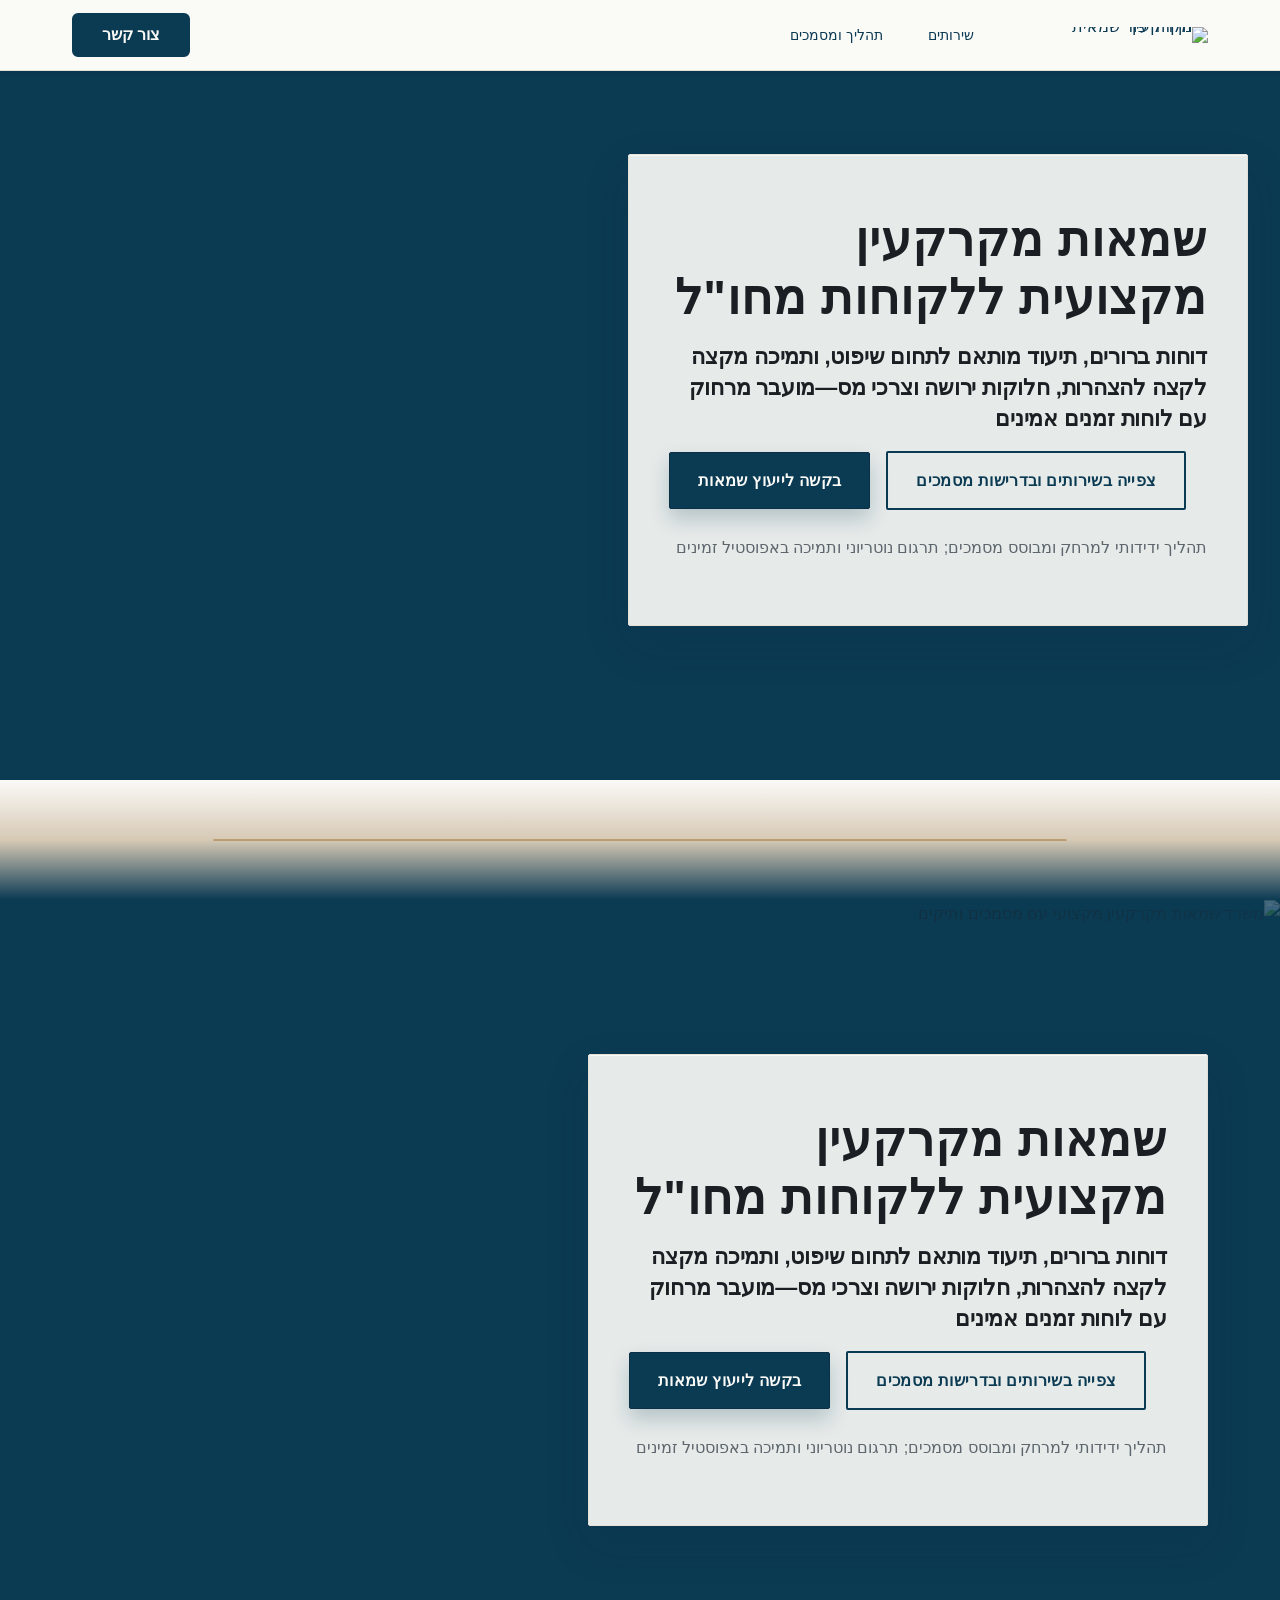
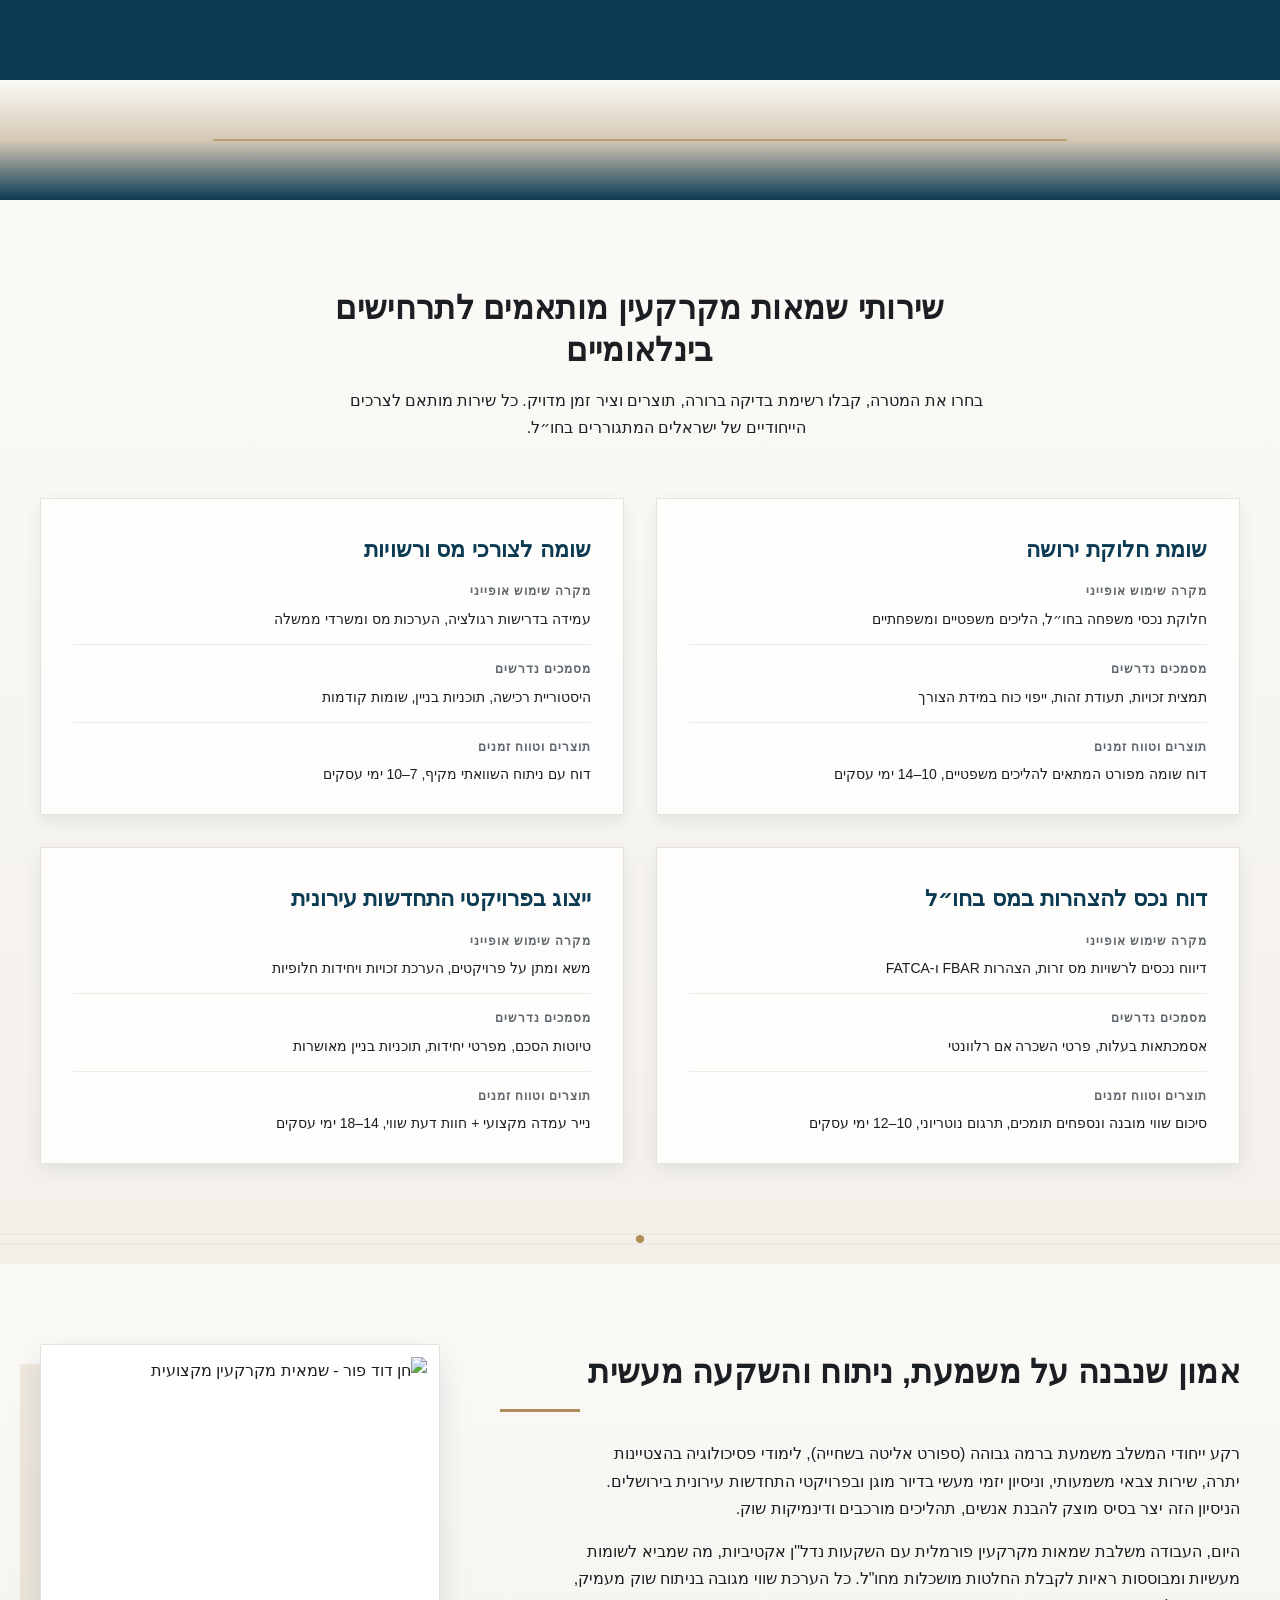
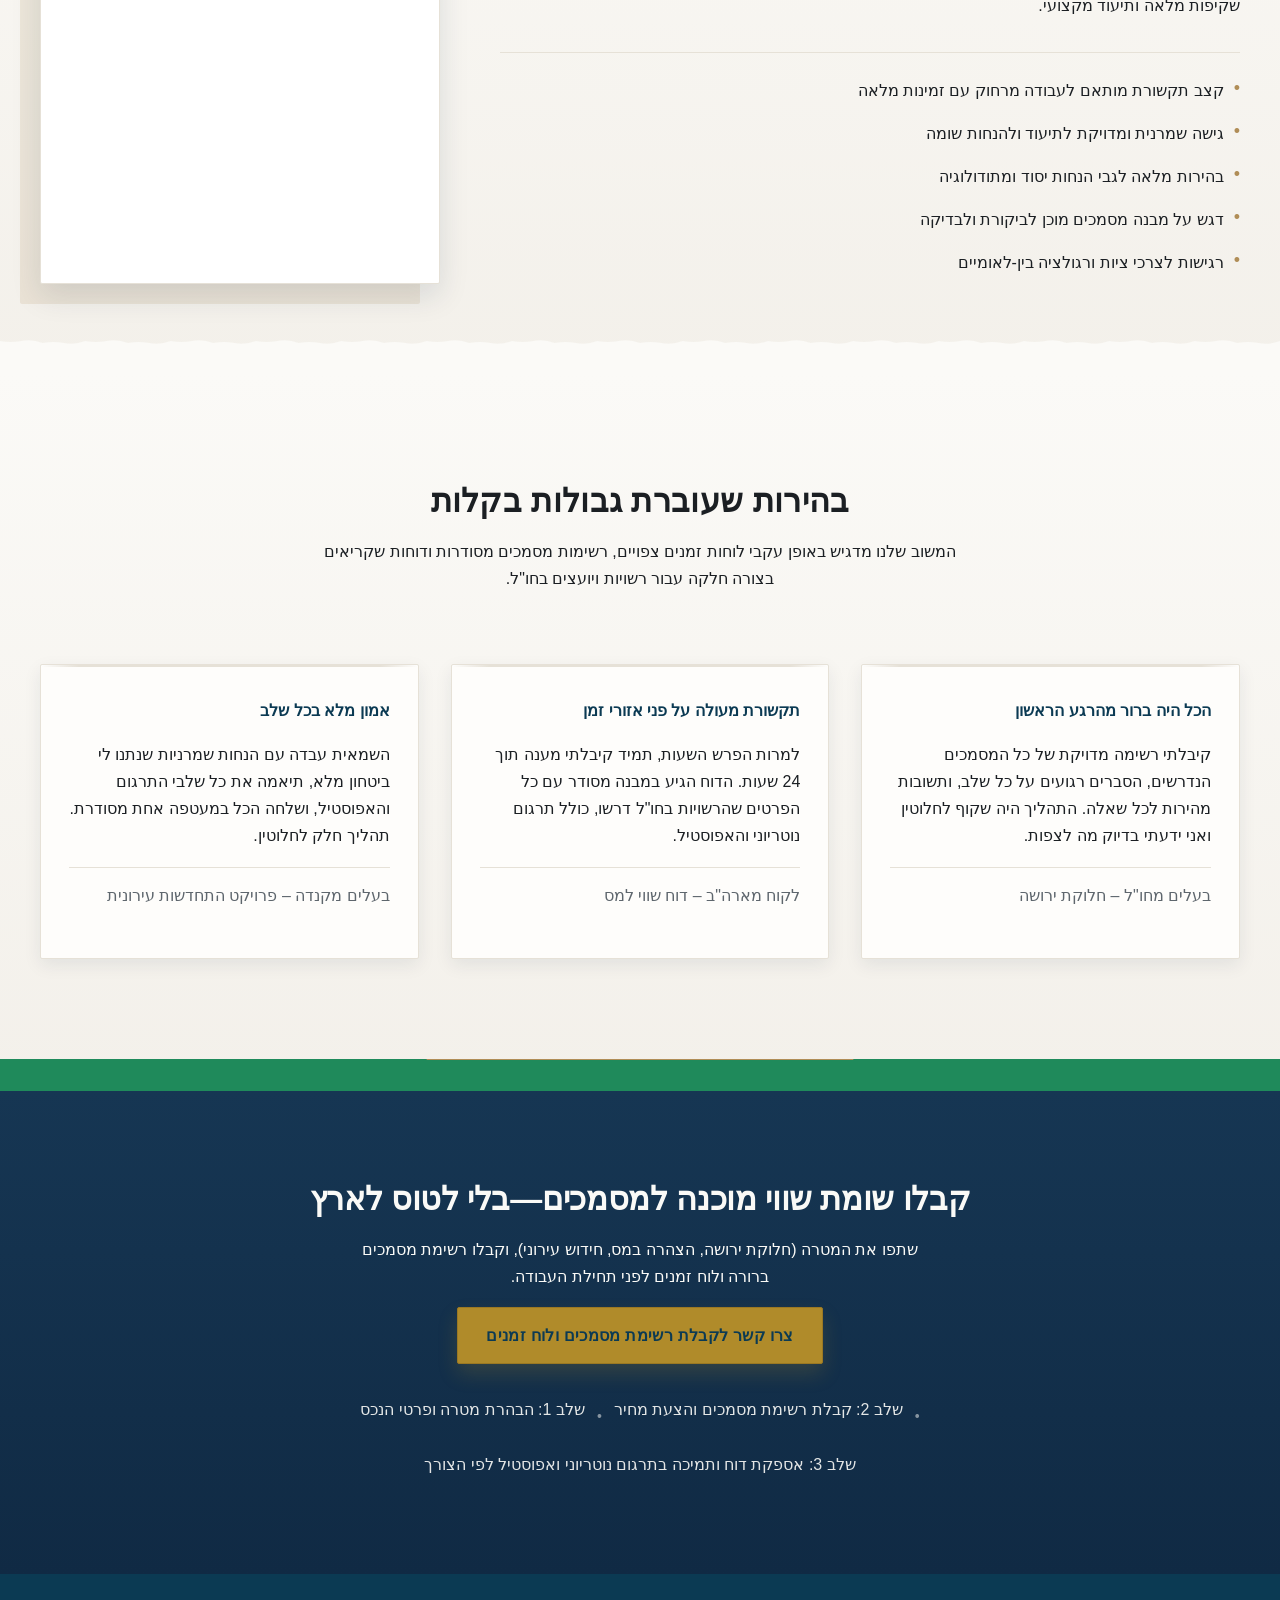
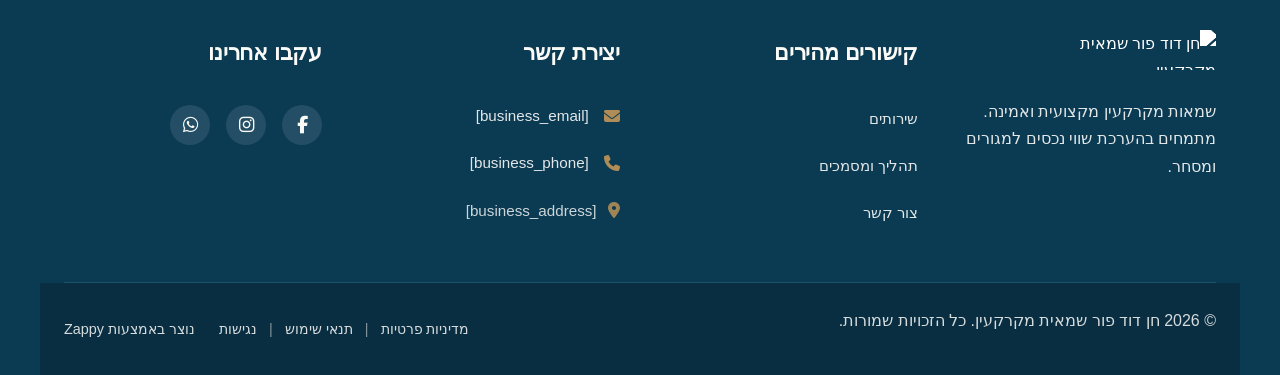
==== commit 9734dfa2: "Background sync: Progressive GitHub Sync" ====
--- a/index.html
+++ b/index.html
@@ -783,24 +783,24 @@
 </script>
   
   <main>
-    <section class="index-hero-section" data-layout-spec="בית-hero" data-hero-type="fullscreen-scrim">
+    <section class="index-hero-section" data-layout-spec="בית-hero" data-hero-type="fullscreen-scrim" id="zappy-section-0" data-zappy-content-align="center-right"><style data-zappy-align-style="true">#zappy-section-0 > [data-zappy-align-target] { margin-top: auto !important; margin-bottom: auto !important; margin-left: auto !important; margin-right: 0 !important; align-items: center !important; justify-content: flex-start !important; } #zappy-section-0 > [data-zappy-align-target] > * { margin-left: auto !important; margin-right: 0 !important; }  @media (max-width: 768px) { #zappy-section-0 > [data-zappy-align-target] { align-items: center !important; justify-content: center !important; margin-top: auto !important; margin-bottom: auto !important; margin-left: auto !important; margin-right: auto !important; } #zappy-section-0 > [data-zappy-align-target] > * { margin-left: auto !important; margin-right: auto !important; } }</style>
   <!-- Background Image Layer -->
   <div class="index-hero-section__bg-layer">
-    <img data-hero-bg="true" data-placeholder="index-hero-bg-1" data-context="Professional real estate appraiser office scene in Jerusalem: A clean, bright desk with organized property documents, architectural blueprints, and legal papers spread neatly. Warm natural lighting from a window showing Jerusalem stone buildings in soft focus background. Professional calculator, notary stamps, and official folders visible. The scene conveys trust, professionalism, and international business capability. Bright, naturally lit, documentary photography style with shallow depth of field." width="1920" height="1080" src="/assets/site-index-hero-bg-1.webp" alt="משרד שמאות מקרקעין מקצועי עם מסמכים ותיקים" class="index-hero-section__bg-image">
+    <img data-hero-bg="true" data-placeholder="index-hero-bg-1" data-context="Professional real estate appraiser office scene in Jerusalem: A clean, bright desk with organized property documents, architectural blueprints, and legal papers spread neatly. Warm natural lighting from a window showing Jerusalem stone buildings in soft focus background. Professional calculator, notary stamps, and official folders visible. The scene conveys trust, professionalism, and international business capability. Bright, naturally lit, documentary photography style with shallow depth of field." width="1920" height="1080" src="/assets/site-index-hero-bg-1.webp" alt="משרד שמאות מקרקעין מקצועי עם מסמכים ותיקים" class="index-hero-section__bg-image zappy-editable-image" data-element-type="image" data-element-id="img-1773573420963-gbr97iplr" data-resize-handler-attached="true" style="object-position: 50% 50%;">
   </div>
 
   <!-- Scrim Overlay for Text Legibility -->
-  <div class="index-hero-section__scrim" aria-hidden="true"></div>
+  <div class="index-hero-section__scrim" aria-hidden="true" data-zappy-gradient-scrim="true" style=""></div>
 
   <!-- Content Overlay Group -->
-  <div class="index-hero-section__content-wrapper">
+  <div class="index-hero-section__content-wrapper" data-zappy-align-target="true">
     <div class="index-hero-section__content-container">
       <div class="index-hero-section__text-card">
         <h1 class="index-hero-section__headline">שמאות מקרקעין מקצועית ללקוחות מחו"ל</h1>
         <h3 class="index-hero-section__subtitle">דוחות ברורים, תיעוד מותאם לתחום שיפוט, ותמיכה מקצה לקצה להצהרות, חלוקות ירושה וצרכי מס—מועבר מרחוק עם לוחות זמנים אמינים</h3>
         <div class="index-hero-section__cta-row">
-          <a href="#contact" class="index-hero-section__btn index-hero-section__btn--primary">בקשה לייעוץ שמאות</a>
-          <a href="#services" class="index-hero-section__btn index-hero-section__btn--secondary">צפייה בשירותים ובדרישות מסמכים</a>
+          <a href="#contact" class="index-hero-section__btn index-hero-section__btn--primary" data-element-type="button" data-element-id="btn-1773573420952-osbx68kyf" data-native-element="true">בקשה לייעוץ שמאות</a>
+          <a href="#services" class="index-hero-section__btn index-hero-section__btn--secondary" data-element-type="button" data-element-id="btn-1773573420952-kmamqzzsf" data-native-element="true">צפייה בשירותים ובדרישות מסמכים</a>
         </div>
         <p class="index-hero-section__micro-line">תהליך ידידותי למרחק ומבוסס מסמכים; תרגום נוטריוני ותמיכה באפוסטיל זמינים</p>
       </div>
@@ -811,11 +811,49 @@
   <div class="index-hero-section__divider-wrapper">
     <svg data-no-icon-edit="true" aria-hidden="true" viewbox="0 0 1200 120" preserveaspectratio="none" xmlns="http://www.w3.org/2000/svg">
       <defs>
-        <linearGradient id="index-hero-ink-gradient" x1="0%" y1="0%" x2="0%" y2="100%">
+        <lineargradient id="index-hero-ink-gradient" x1="0%" y1="0%" x2="0%" y2="100%">
           <stop offset="0%" style="stop-color:#FBFAF7;stop-opacity:1"></stop>
           <stop offset="50%" style="stop-color:#D6C9B5;stop-opacity:1"></stop>
           <stop offset="100%" style="stop-color:#0B3A53;stop-opacity:1"></stop>
-        </linearGradient>
+        </lineargradient>
+      </defs>
+      <rect x="0" y="0" width="1200" height="120" fill="url(#index-hero-ink-gradient)"></rect>
+      <line x1="200" y1="60" x2="1000" y2="60" stroke="#B08D57" stroke-width="2" opacity="0.7"></line>
+    </svg>
+  </div>
+</section><section class="index-hero-section" data-layout-spec="בית-hero" data-hero-type="fullscreen-scrim" id="zappy-section-0-dup-1773652980003" data-zappy-content-align="center-right"><style data-zappy-align-style="true">#zappy-section-0 > [data-zappy-align-target] { margin-top: auto !important; margin-bottom: auto !important; margin-left: auto !important; margin-right: 0 !important; align-items: center !important; justify-content: flex-start !important; } #zappy-section-0 > [data-zappy-align-target] > * { margin-left: auto !important; margin-right: 0 !important; }  @media (max-width: 768px) { #zappy-section-0 > [data-zappy-align-target] { align-items: center !important; justify-content: center !important; margin-top: auto !important; margin-bottom: auto !important; margin-left: auto !important; margin-right: auto !important; } #zappy-section-0 > [data-zappy-align-target] > * { margin-left: auto !important; margin-right: auto !important; } }</style>
+  <!-- Background Image Layer -->
+  <div class="index-hero-section__bg-layer">
+    <img data-hero-bg="true" data-placeholder="index-hero-bg-1" data-context="Professional real estate appraiser office scene in Jerusalem: A clean, bright desk with organized property documents, architectural blueprints, and legal papers spread neatly. Warm natural lighting from a window showing Jerusalem stone buildings in soft focus background. Professional calculator, notary stamps, and official folders visible. The scene conveys trust, professionalism, and international business capability. Bright, naturally lit, documentary photography style with shallow depth of field." width="1920" height="1080" src="/assets/site-index-hero-bg-1.webp" alt="משרד שמאות מקרקעין מקצועי עם מסמכים ותיקים" class="index-hero-section__bg-image zappy-editable-image" data-element-type="image" data-element-id="img-1773573420963-gbr97iplr" data-resize-handler-attached="true" style="object-position: 50% 50%;">
+  </div>
+
+  <!-- Scrim Overlay for Text Legibility -->
+  <div class="index-hero-section__scrim" aria-hidden="true" data-zappy-gradient-scrim="true" style=""></div>
+
+  <!-- Content Overlay Group -->
+  <div class="index-hero-section__content-wrapper" data-zappy-align-target="true">
+    <div class="index-hero-section__content-container">
+      <div class="index-hero-section__text-card">
+        <h1 class="index-hero-section__headline">שמאות מקרקעין מקצועית ללקוחות מחו"ל</h1>
+        <h3 class="index-hero-section__subtitle">דוחות ברורים, תיעוד מותאם לתחום שיפוט, ותמיכה מקצה לקצה להצהרות, חלוקות ירושה וצרכי מס—מועבר מרחוק עם לוחות זמנים אמינים</h3>
+        <div class="index-hero-section__cta-row">
+          <a href="#contact" class="index-hero-section__btn index-hero-section__btn--primary" data-element-type="button" data-element-id="btn-1773573420952-osbx68kyf" data-native-element="true">בקשה לייעוץ שמאות</a>
+          <a href="#services" class="index-hero-section__btn index-hero-section__btn--secondary" data-element-type="button" data-element-id="btn-1773573420952-kmamqzzsf" data-native-element="true">צפייה בשירותים ובדרישות מסמכים</a>
+        </div>
+        <p class="index-hero-section__micro-line">תהליך ידידותי למרחק ומבוסס מסמכים; תרגום נוטריוני ותמיכה באפוסטיל זמינים</p>
+      </div>
+    </div>
+  </div>
+
+  <!-- Bottom Divider: Ink-to-Paper Gradient with Gold Rule -->
+  <div class="index-hero-section__divider-wrapper">
+    <svg data-no-icon-edit="true" aria-hidden="true" viewbox="0 0 1200 120" preserveaspectratio="none" xmlns="http://www.w3.org/2000/svg">
+      <defs>
+        <lineargradient id="index-hero-ink-gradient-dup-1773652980003-0" x1="0%" y1="0%" x2="0%" y2="100%">
+          <stop offset="0%" style="stop-color:#FBFAF7;stop-opacity:1"></stop>
+          <stop offset="50%" style="stop-color:#D6C9B5;stop-opacity:1"></stop>
+          <stop offset="100%" style="stop-color:#0B3A53;stop-opacity:1"></stop>
+        </lineargradient>
       </defs>
       <rect x="0" y="0" width="1200" height="120" fill="url(#index-hero-ink-gradient)"></rect>
       <line x1="200" y1="60" x2="1000" y2="60" stroke="#B08D57" stroke-width="2" opacity="0.7"></line>
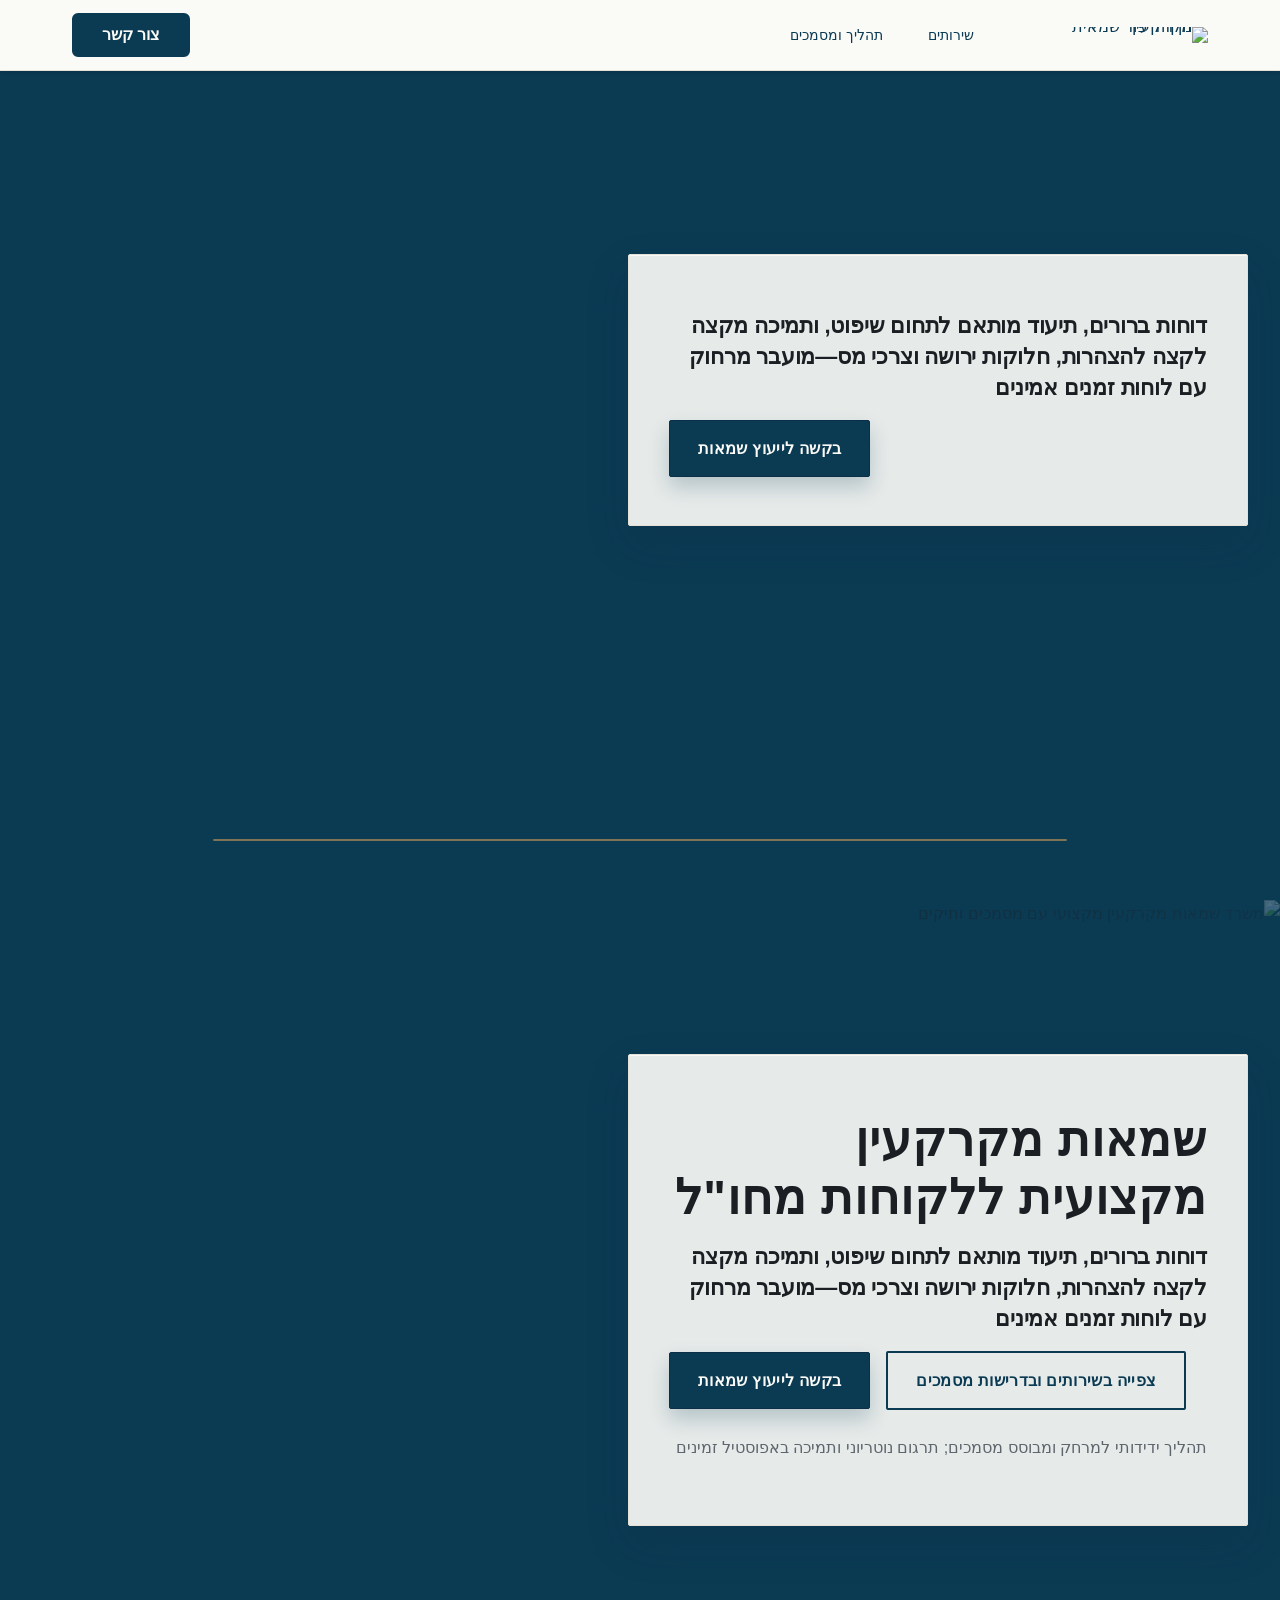
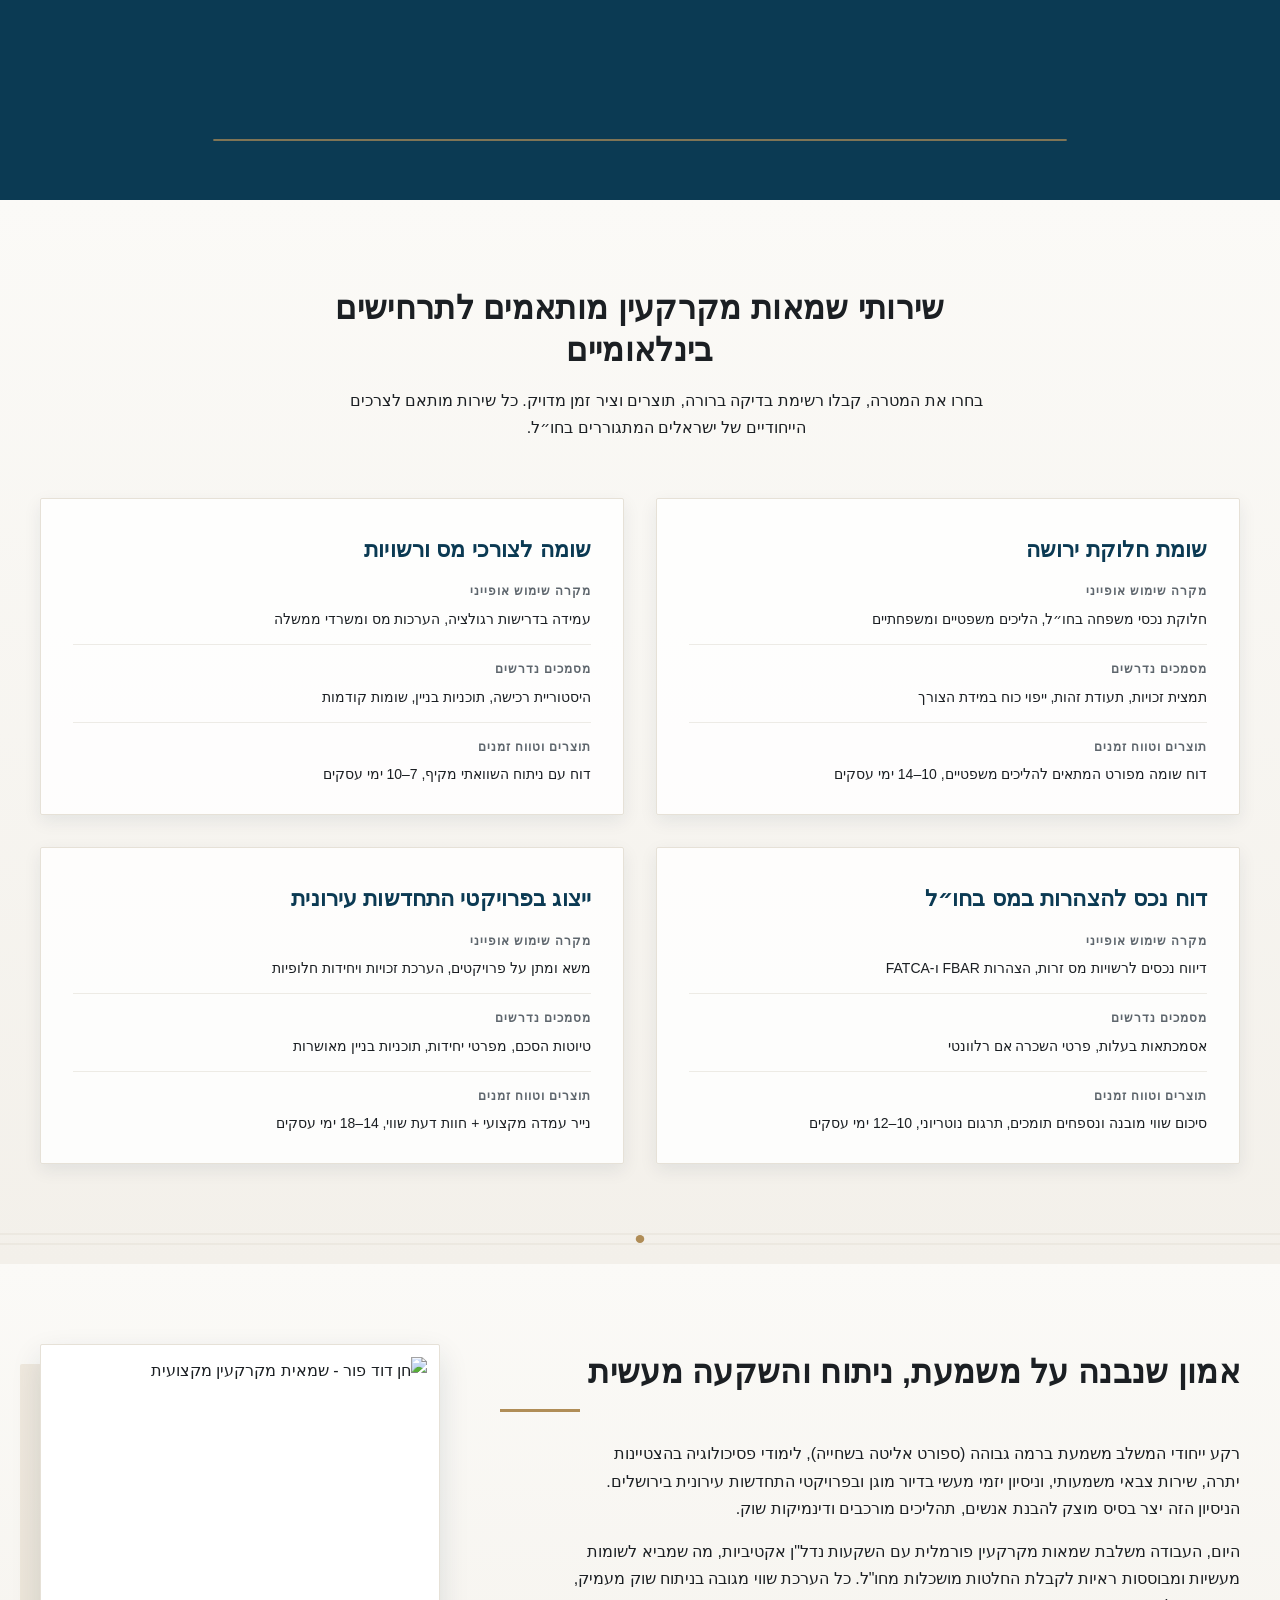
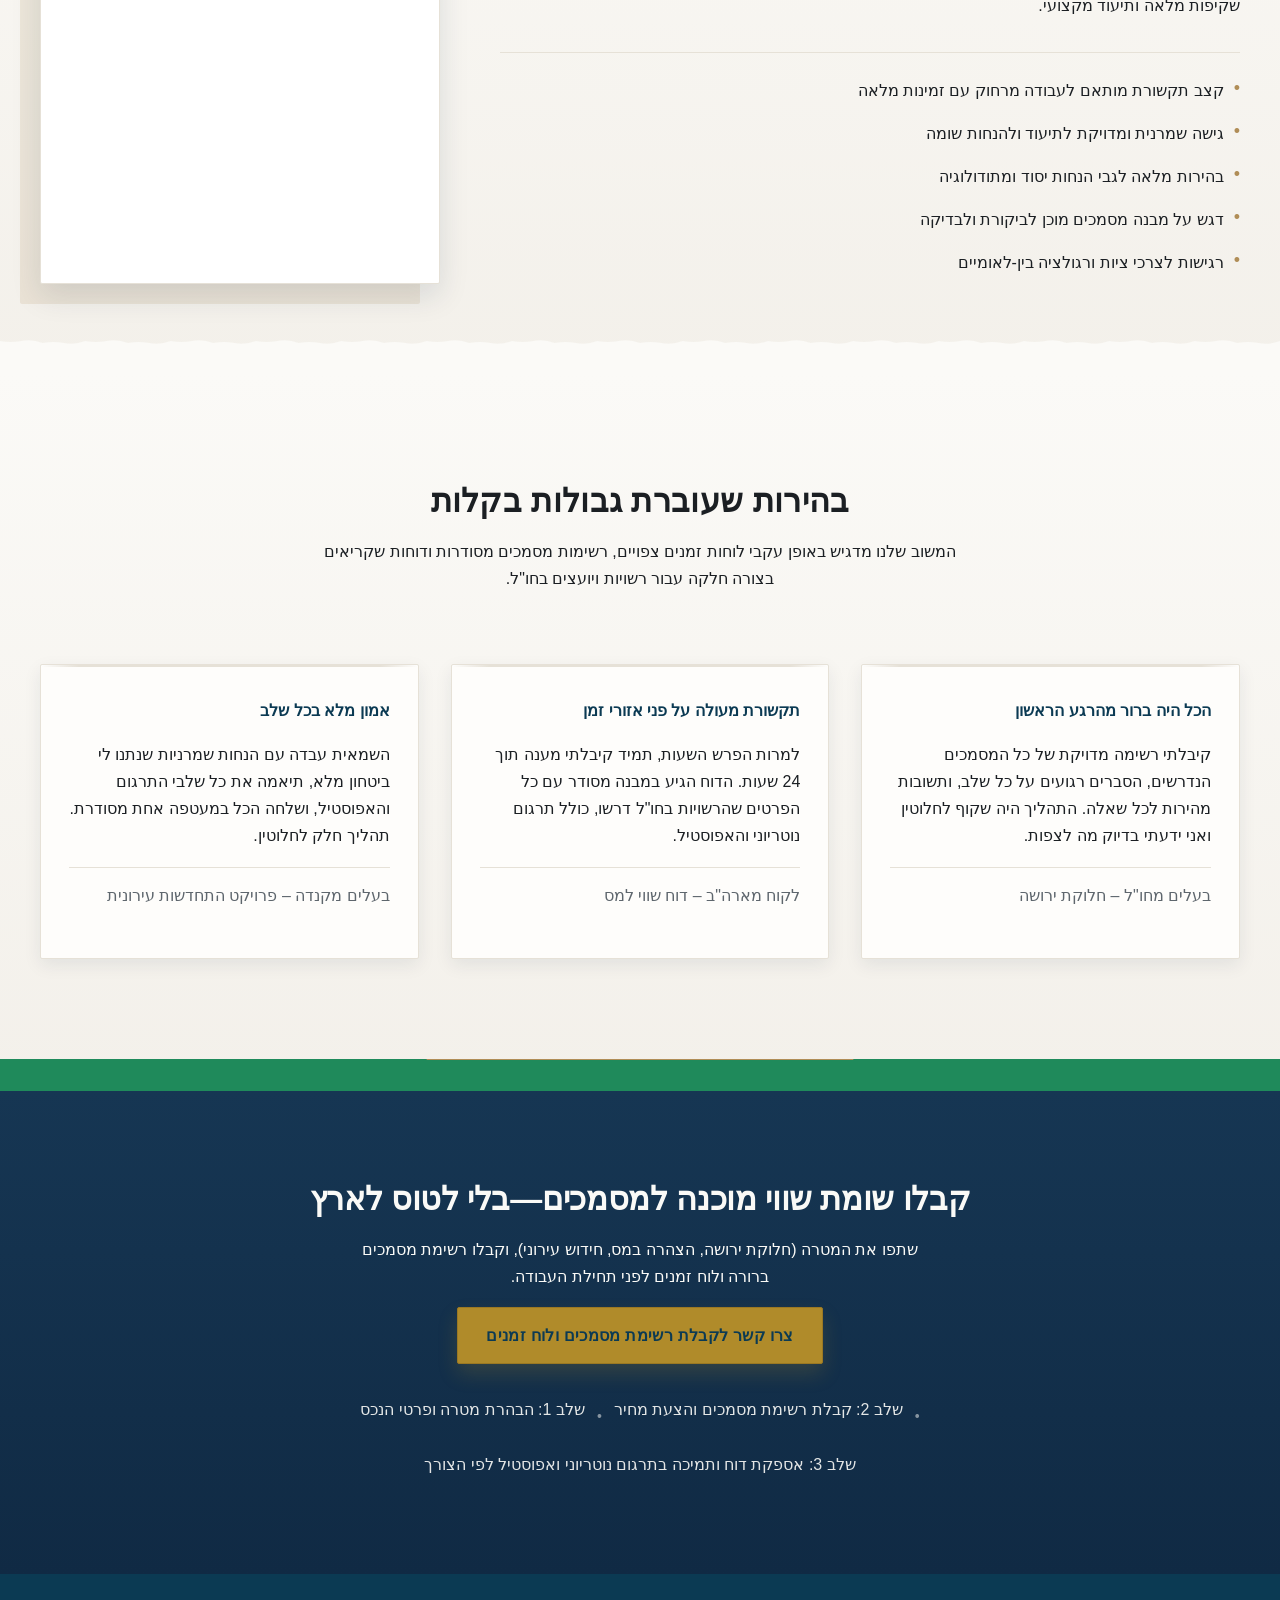
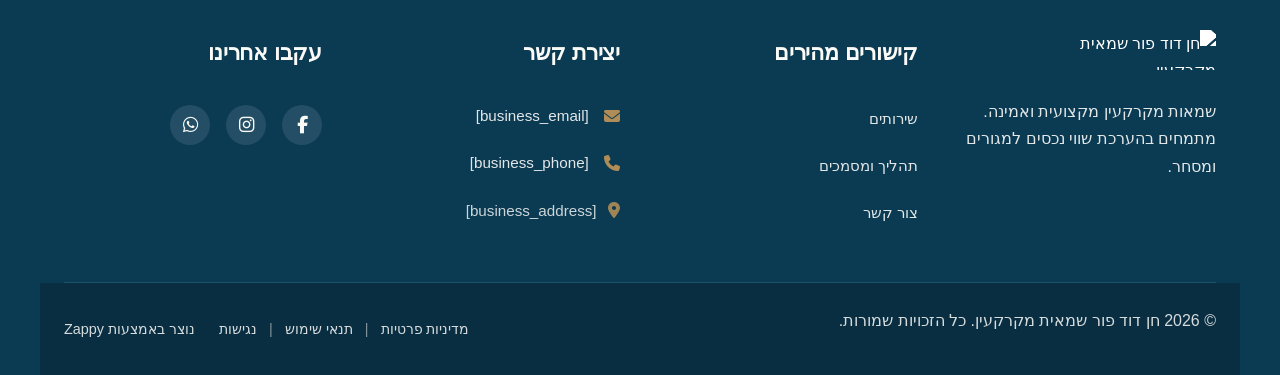
==== commit cfb1a48b: "Background sync: Progressive GitHub Sync" ====
--- a/index.html
+++ b/index.html
@@ -325,16 +325,16 @@
 
   <nav class="navbar" dir="rtl">
   <button class="mobile-toggle" id="mobileToggle" aria-label="Menu">
-    <svg class="hamburger-icon" width="24" height="24" viewbox="0 0 24 24" fill="none">
+    <svg class="hamburger-icon" width="24" height="24" viewBox="0 0 24 24" fill="none">
       <path d="M3 12h18M3 6h18M3 18h18" stroke="currentColor" stroke-width="2" stroke-linecap="round"></path>
     </svg>
-    <svg class="close-icon" width="24" height="24" viewbox="0 0 24 24" fill="none" style="display: none;">
+    <svg class="close-icon" width="24" height="24" viewBox="0 0 24 24" fill="none" style="display: none;">
       <path d="M18 6L6 18M6 6l12 12" stroke="currentColor" stroke-width="2" stroke-linecap="round"></path>
     </svg>
   </button>
   
   <button class="phone-header-btn" aria-label="Call">
-    <svg width="20" height="20" viewbox="0 0 24 24" fill="currentColor">
+    <svg width="20" height="20" viewBox="0 0 24 24" fill="currentColor">
       <path d="M22 16.92v3a2 2 0 0 1-2.18 2 19.79 19.79 0 0 1-8.63-3.07 19.5 19.5 0 0 1-6-6 19.79 19.79 0 0 1-3.07-8.67A2 2 0 0 1 4.11 2h3a2 2 0 0 1 2 1.72 12.84 12.84 0 0 0 .7 2.81 2 2 0 0 1-.45 2.11L8.09 9.91a16 16 0 0 0 6 6l1.27-1.27a2 2 0 0 1 2.11-.45 12.84 12.84 0 0 0 2.81.7A2 2 0 0 1 22 16.92z"></path>
     </svg>
   </button>
@@ -783,7 +783,45 @@
 </script>
   
   <main>
-    <section class="index-hero-section" data-layout-spec="בית-hero" data-hero-type="fullscreen-scrim" id="zappy-section-0" data-zappy-content-align="center-right"><style data-zappy-align-style="true">#zappy-section-0 > [data-zappy-align-target] { margin-top: auto !important; margin-bottom: auto !important; margin-left: auto !important; margin-right: 0 !important; align-items: center !important; justify-content: flex-start !important; } #zappy-section-0 > [data-zappy-align-target] > * { margin-left: auto !important; margin-right: 0 !important; }  @media (max-width: 768px) { #zappy-section-0 > [data-zappy-align-target] { align-items: center !important; justify-content: center !important; margin-top: auto !important; margin-bottom: auto !important; margin-left: auto !important; margin-right: auto !important; } #zappy-section-0 > [data-zappy-align-target] > * { margin-left: auto !important; margin-right: auto !important; } }</style>
+    <section class="index-hero-section" data-layout-spec="בית-hero" data-hero-type="fullscreen-scrim" id="zappy-section-0-dup-1773652980003" data-zappy-content-align="center-right" style="opacity: 1;"><style data-zappy-align-style="true">#zappy-section-0-dup-1773652980003 > [data-zappy-align-target] { margin-top: auto !important; margin-bottom: auto !important; margin-left: auto !important; margin-right: 0 !important; align-items: center !important; justify-content: flex-start !important; } #zappy-section-0-dup-1773652980003 > [data-zappy-align-target] > * { margin-left: auto !important; margin-right: 0 !important; }  @media (max-width: 768px) { #zappy-section-0-dup-1773652980003 > [data-zappy-align-target] { align-items: center !important; justify-content: center !important; margin-top: auto !important; margin-bottom: auto !important; margin-left: auto !important; margin-right: auto !important; } #zappy-section-0-dup-1773652980003 > [data-zappy-align-target] > * { margin-left: auto !important; margin-right: auto !important; } }</style>
+  <!-- Background Image Layer -->
+  <div class="index-hero-section__bg-layer">
+    <img data-hero-bg="true" data-placeholder="index-hero-bg-1" data-context="Professional real estate appraiser office scene in Jerusalem: A clean, bright desk with organized property documents, architectural blueprints, and legal papers spread neatly. Warm natural lighting from a window showing Jerusalem stone buildings in soft focus background. Professional calculator, notary stamps, and official folders visible. The scene conveys trust, professionalism, and international business capability. Bright, naturally lit, documentary photography style with shallow depth of field." width="1920" height="1080" src="/assets/site-index-hero-bg-1.webp" alt="משרד שמאות מקרקעין מקצועי עם מסמכים ותיקים" class="index-hero-section__bg-image zappy-editable-image" data-element-type="image" data-element-id="img-1773573420963-gbr97iplr" style="object-position: 50% 50%;" data-resize-handler-attached="true">
+  </div>
+
+  <!-- Scrim Overlay for Text Legibility -->
+  <div class="index-hero-section__scrim" aria-hidden="true" data-zappy-gradient-scrim="true" style=""></div>
+
+  <!-- Content Overlay Group -->
+  <div class="index-hero-section__content-wrapper" data-zappy-align-target="true">
+    <div class="index-hero-section__content-container">
+      <div class="index-hero-section__text-card">
+        
+        <h3 class="index-hero-section__subtitle" style="">דוחות ברורים, תיעוד מותאם לתחום שיפוט, ותמיכה מקצה לקצה להצהרות, חלוקות ירושה וצרכי מס—מועבר מרחוק עם לוחות זמנים אמינים</h3>
+        <div class="index-hero-section__cta-row">
+          <a href="#contact" class="index-hero-section__btn index-hero-section__btn--primary" data-element-type="button" data-element-id="btn-1773573420952-osbx68kyf" data-native-element="true">בקשה לייעוץ שמאות</a>
+          
+        </div>
+        
+      </div>
+    </div>
+  </div>
+
+  <!-- Bottom Divider: Ink-to-Paper Gradient with Gold Rule -->
+  <div class="index-hero-section__divider-wrapper">
+    <svg data-no-icon-edit="true" aria-hidden="true" viewBox="0 0 1200 120" preserveAspectRatio="none" xmlns="http://www.w3.org/2000/svg">
+      <defs>
+        <linearGradient id="index-hero-ink-gradient-copy-1773652978212-zxt99" x1="0%" y1="0%" x2="0%" y2="100%">
+          <stop offset="0%" style="stop-color:#FBFAF7;stop-opacity:1"></stop>
+          <stop offset="50%" style="stop-color:#D6C9B5;stop-opacity:1"></stop>
+          <stop offset="100%" style="stop-color:#0B3A53;stop-opacity:1"></stop>
+        </linearGradient>
+      </defs>
+      <rect x="0" y="0" width="1200" height="120" fill="url(#index-hero-ink-gradient)"></rect>
+      <line x1="200" y1="60" x2="1000" y2="60" stroke="#B08D57" stroke-width="2" opacity="0.7"></line>
+    </svg>
+  </div>
+</section><section class="index-hero-section" data-layout-spec="בית-hero" data-hero-type="fullscreen-scrim" id="zappy-section-0-dup-1773652980003" data-zappy-content-align="center-right"><style data-zappy-align-style="true">#zappy-section-0 > [data-zappy-align-target] { margin-top: auto !important; margin-bottom: auto !important; margin-left: auto !important; margin-right: 0 !important; align-items: center !important; justify-content: flex-start !important; } #zappy-section-0 > [data-zappy-align-target] > * { margin-left: auto !important; margin-right: 0 !important; }  @media (max-width: 768px) { #zappy-section-0 > [data-zappy-align-target] { align-items: center !important; justify-content: center !important; margin-top: auto !important; margin-bottom: auto !important; margin-left: auto !important; margin-right: auto !important; } #zappy-section-0 > [data-zappy-align-target] > * { margin-left: auto !important; margin-right: auto !important; } }</style>
   <!-- Background Image Layer -->
   <div class="index-hero-section__bg-layer">
     <img data-hero-bg="true" data-placeholder="index-hero-bg-1" data-context="Professional real estate appraiser office scene in Jerusalem: A clean, bright desk with organized property documents, architectural blueprints, and legal papers spread neatly. Warm natural lighting from a window showing Jerusalem stone buildings in soft focus background. Professional calculator, notary stamps, and official folders visible. The scene conveys trust, professionalism, and international business capability. Bright, naturally lit, documentary photography style with shallow depth of field." width="1920" height="1080" src="/assets/site-index-hero-bg-1.webp" alt="משרד שמאות מקרקעין מקצועי עם מסמכים ותיקים" class="index-hero-section__bg-image zappy-editable-image" data-element-type="image" data-element-id="img-1773573420963-gbr97iplr" data-resize-handler-attached="true" style="object-position: 50% 50%;">
@@ -809,51 +847,13 @@
 
   <!-- Bottom Divider: Ink-to-Paper Gradient with Gold Rule -->
   <div class="index-hero-section__divider-wrapper">
-    <svg data-no-icon-edit="true" aria-hidden="true" viewbox="0 0 1200 120" preserveaspectratio="none" xmlns="http://www.w3.org/2000/svg">
+    <svg data-no-icon-edit="true" aria-hidden="true" viewBox="0 0 1200 120" preserveAspectRatio="none" xmlns="http://www.w3.org/2000/svg">
       <defs>
-        <lineargradient id="index-hero-ink-gradient" x1="0%" y1="0%" x2="0%" y2="100%">
+        <linearGradient id="index-hero-ink-gradient-dup-1773652980003-0" x1="0%" y1="0%" x2="0%" y2="100%">
           <stop offset="0%" style="stop-color:#FBFAF7;stop-opacity:1"></stop>
           <stop offset="50%" style="stop-color:#D6C9B5;stop-opacity:1"></stop>
           <stop offset="100%" style="stop-color:#0B3A53;stop-opacity:1"></stop>
-        </lineargradient>
-      </defs>
-      <rect x="0" y="0" width="1200" height="120" fill="url(#index-hero-ink-gradient)"></rect>
-      <line x1="200" y1="60" x2="1000" y2="60" stroke="#B08D57" stroke-width="2" opacity="0.7"></line>
-    </svg>
-  </div>
-</section><section class="index-hero-section" data-layout-spec="בית-hero" data-hero-type="fullscreen-scrim" id="zappy-section-0-dup-1773652980003" data-zappy-content-align="center-right"><style data-zappy-align-style="true">#zappy-section-0 > [data-zappy-align-target] { margin-top: auto !important; margin-bottom: auto !important; margin-left: auto !important; margin-right: 0 !important; align-items: center !important; justify-content: flex-start !important; } #zappy-section-0 > [data-zappy-align-target] > * { margin-left: auto !important; margin-right: 0 !important; }  @media (max-width: 768px) { #zappy-section-0 > [data-zappy-align-target] { align-items: center !important; justify-content: center !important; margin-top: auto !important; margin-bottom: auto !important; margin-left: auto !important; margin-right: auto !important; } #zappy-section-0 > [data-zappy-align-target] > * { margin-left: auto !important; margin-right: auto !important; } }</style>
-  <!-- Background Image Layer -->
-  <div class="index-hero-section__bg-layer">
-    <img data-hero-bg="true" data-placeholder="index-hero-bg-1" data-context="Professional real estate appraiser office scene in Jerusalem: A clean, bright desk with organized property documents, architectural blueprints, and legal papers spread neatly. Warm natural lighting from a window showing Jerusalem stone buildings in soft focus background. Professional calculator, notary stamps, and official folders visible. The scene conveys trust, professionalism, and international business capability. Bright, naturally lit, documentary photography style with shallow depth of field." width="1920" height="1080" src="/assets/site-index-hero-bg-1.webp" alt="משרד שמאות מקרקעין מקצועי עם מסמכים ותיקים" class="index-hero-section__bg-image zappy-editable-image" data-element-type="image" data-element-id="img-1773573420963-gbr97iplr" data-resize-handler-attached="true" style="object-position: 50% 50%;">
-  </div>
-
-  <!-- Scrim Overlay for Text Legibility -->
-  <div class="index-hero-section__scrim" aria-hidden="true" data-zappy-gradient-scrim="true" style=""></div>
-
-  <!-- Content Overlay Group -->
-  <div class="index-hero-section__content-wrapper" data-zappy-align-target="true">
-    <div class="index-hero-section__content-container">
-      <div class="index-hero-section__text-card">
-        <h1 class="index-hero-section__headline">שמאות מקרקעין מקצועית ללקוחות מחו"ל</h1>
-        <h3 class="index-hero-section__subtitle">דוחות ברורים, תיעוד מותאם לתחום שיפוט, ותמיכה מקצה לקצה להצהרות, חלוקות ירושה וצרכי מס—מועבר מרחוק עם לוחות זמנים אמינים</h3>
-        <div class="index-hero-section__cta-row">
-          <a href="#contact" class="index-hero-section__btn index-hero-section__btn--primary" data-element-type="button" data-element-id="btn-1773573420952-osbx68kyf" data-native-element="true">בקשה לייעוץ שמאות</a>
-          <a href="#services" class="index-hero-section__btn index-hero-section__btn--secondary" data-element-type="button" data-element-id="btn-1773573420952-kmamqzzsf" data-native-element="true">צפייה בשירותים ובדרישות מסמכים</a>
-        </div>
-        <p class="index-hero-section__micro-line">תהליך ידידותי למרחק ומבוסס מסמכים; תרגום נוטריוני ותמיכה באפוסטיל זמינים</p>
-      </div>
-    </div>
-  </div>
-
-  <!-- Bottom Divider: Ink-to-Paper Gradient with Gold Rule -->
-  <div class="index-hero-section__divider-wrapper">
-    <svg data-no-icon-edit="true" aria-hidden="true" viewbox="0 0 1200 120" preserveaspectratio="none" xmlns="http://www.w3.org/2000/svg">
-      <defs>
-        <lineargradient id="index-hero-ink-gradient-dup-1773652980003-0" x1="0%" y1="0%" x2="0%" y2="100%">
-          <stop offset="0%" style="stop-color:#FBFAF7;stop-opacity:1"></stop>
-          <stop offset="50%" style="stop-color:#D6C9B5;stop-opacity:1"></stop>
-          <stop offset="100%" style="stop-color:#0B3A53;stop-opacity:1"></stop>
-        </lineargradient>
+        </linearGradient>
       </defs>
       <rect x="0" y="0" width="1200" height="120" fill="url(#index-hero-ink-gradient)"></rect>
       <line x1="200" y1="60" x2="1000" y2="60" stroke="#B08D57" stroke-width="2" opacity="0.7"></line>
@@ -936,7 +936,7 @@
   </div>
 
   <div class="index-services-divider-wrapper">
-    <svg data-no-icon-edit="true" aria-hidden="true" viewbox="0 0 1200 40" preserveaspectratio="none" xmlns="http://www.w3.org/2000/svg">
+    <svg data-no-icon-edit="true" aria-hidden="true" viewBox="0 0 1200 40" preserveAspectRatio="none" xmlns="http://www.w3.org/2000/svg">
       <line x1="0" y1="10" x2="1200" y2="10" stroke="var(--border-light)" stroke-width="1"></line>
       <line x1="0" y1="20" x2="1200" y2="20" stroke="var(--border-light)" stroke-width="1"></line>
       <circle cx="600" cy="15" r="4" fill="var(--accent)"></circle>
@@ -973,7 +973,7 @@
     </div>
   </div>
   <div class="index-profile-divider-wrapper">
-    <svg data-no-icon-edit="true" aria-hidden="true" viewbox="0 0 1200 40" preserveaspectratio="none" xmlns="http://www.w3.org/2000/svg">
+    <svg data-no-icon-edit="true" aria-hidden="true" viewBox="0 0 1200 40" preserveAspectRatio="none" xmlns="http://www.w3.org/2000/svg">
       <path d="M0,40 L0,8 Q10,10 20,8 T40,10 Q50,8 60,10 T80,8 Q90,10 100,8 T120,10 Q130,8 140,10 T160,8 Q170,10 180,8 T200,10 Q210,8 220,10 T240,8 Q250,10 260,8 T280,10 Q290,8 300,10 T320,8 Q330,10 340,8 T360,10 Q370,8 380,10 T400,8 Q410,10 420,8 T440,10 Q450,8 460,10 T480,8 Q490,10 500,8 T520,10 Q530,8 540,10 T560,8 Q570,10 580,8 T600,10 Q610,8 620,10 T640,8 Q650,10 660,8 T680,10 Q690,8 700,10 T720,8 Q730,10 740,8 T760,10 Q770,8 780,10 T800,8 Q810,10 820,8 T840,10 Q850,8 860,10 T880,8 Q890,10 900,8 T920,10 Q930,8 940,10 T960,8 Q970,10 980,8 T1000,10 Q1010,8 1020,10 T1040,8 Q1050,10 1060,8 T1080,10 Q1090,8 1100,10 T1120,8 Q1130,10 1140,8 T1160,10 Q1170,8 1180,10 T1200,8 L1200,40 Z" fill="#FBFAF7"></path>
     </svg>
   </div>
@@ -1026,7 +1026,7 @@
   </div>
 
   <div class="index-testimonials-divider-wrapper">
-    <svg data-no-icon-edit="true" aria-hidden="true" viewbox="0 0 1200 32" preserveaspectratio="none" xmlns="http://www.w3.org/2000/svg">
+    <svg data-no-icon-edit="true" aria-hidden="true" viewBox="0 0 1200 32" preserveAspectRatio="none" xmlns="http://www.w3.org/2000/svg">
       <rect x="0" y="0" width="1200" height="32" fill="#1F8A5B"></rect>
       <line x1="400" y1="0" x2="800" y2="0" stroke="#B08D57" stroke-width="2"></line>
     </svg>
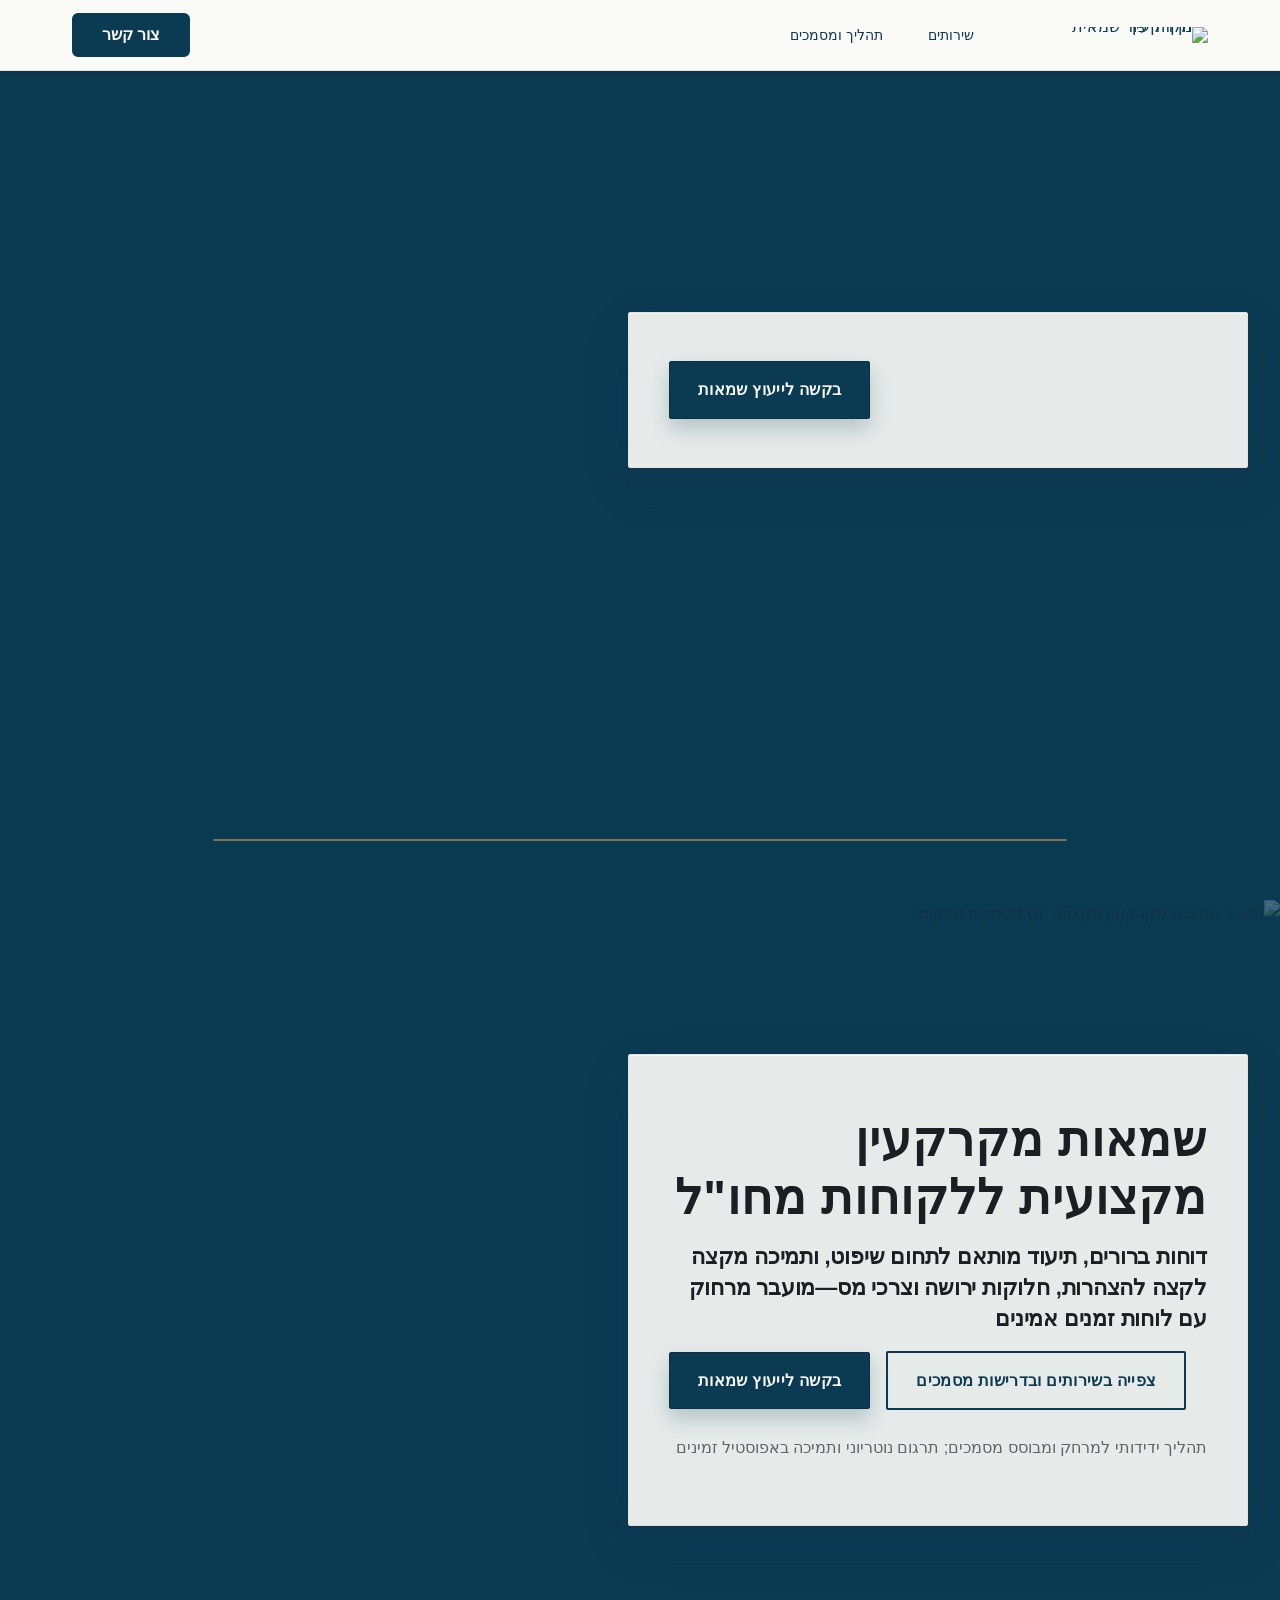
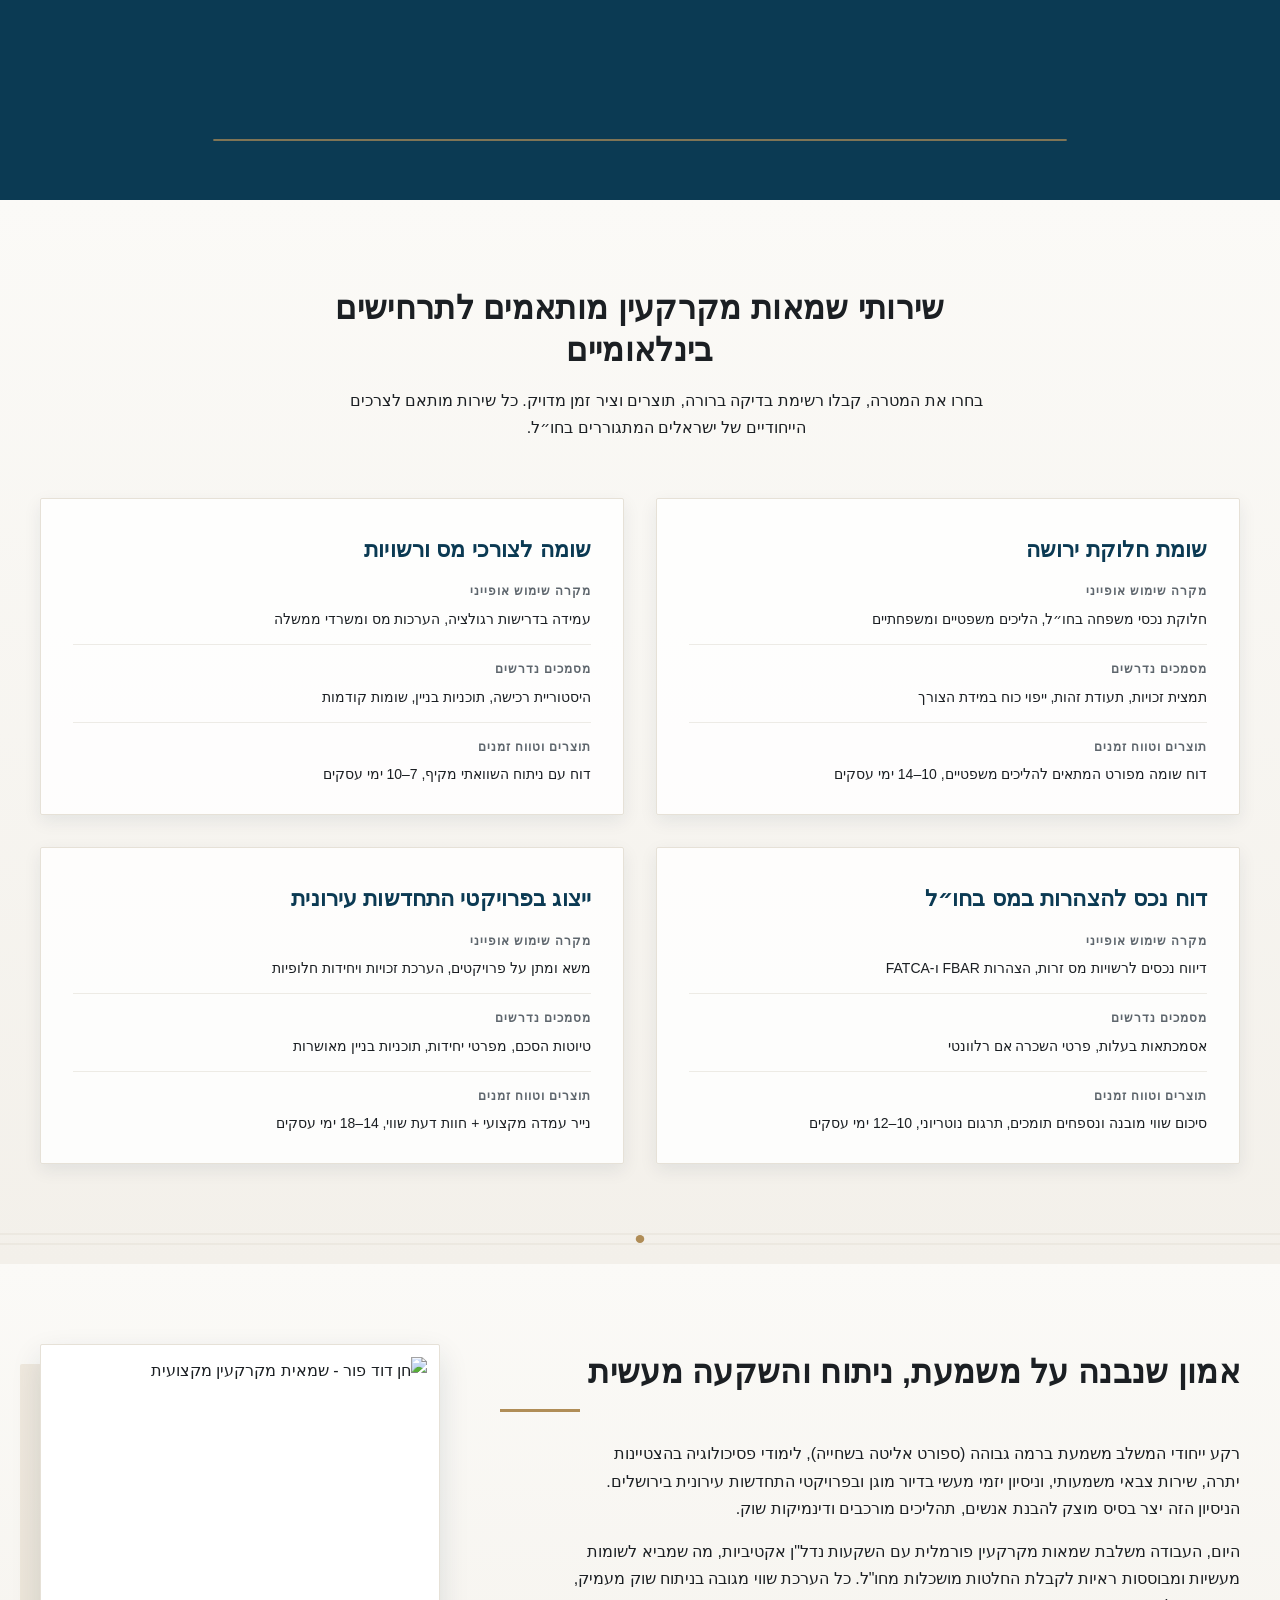
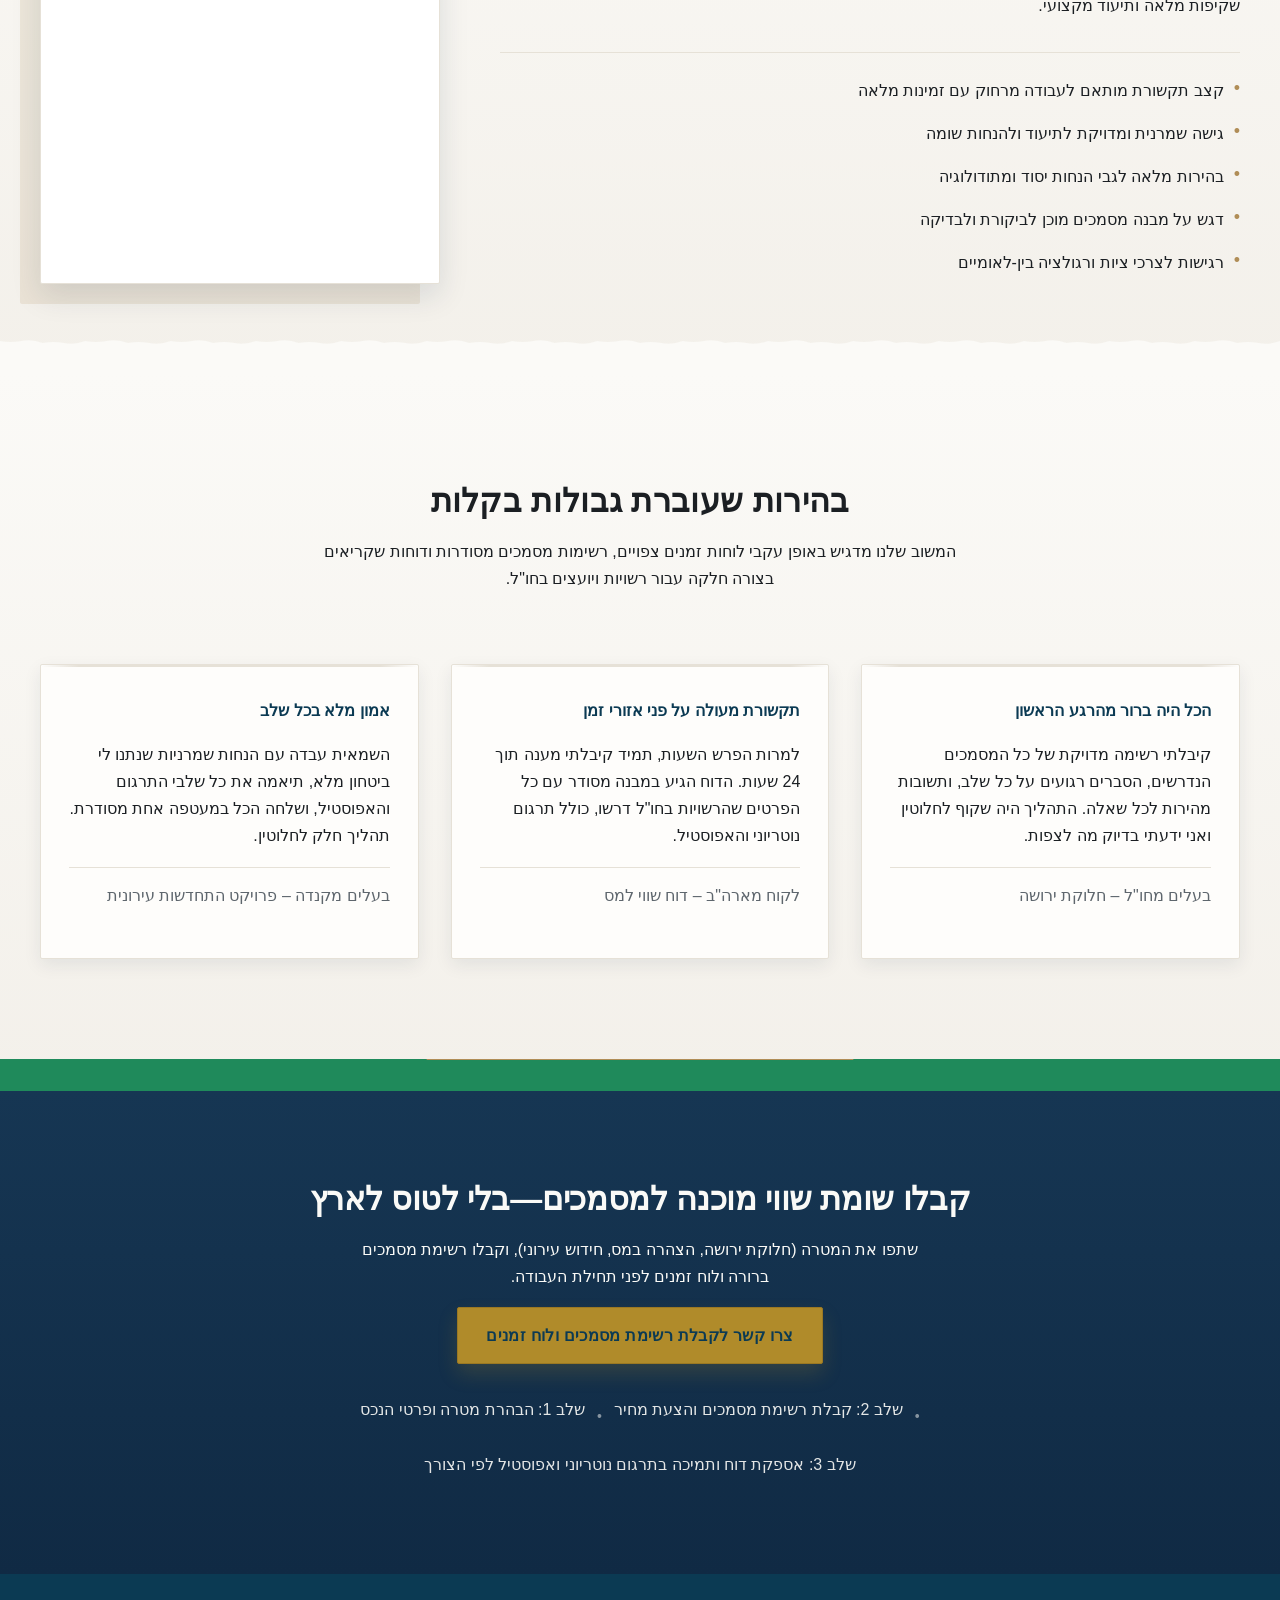
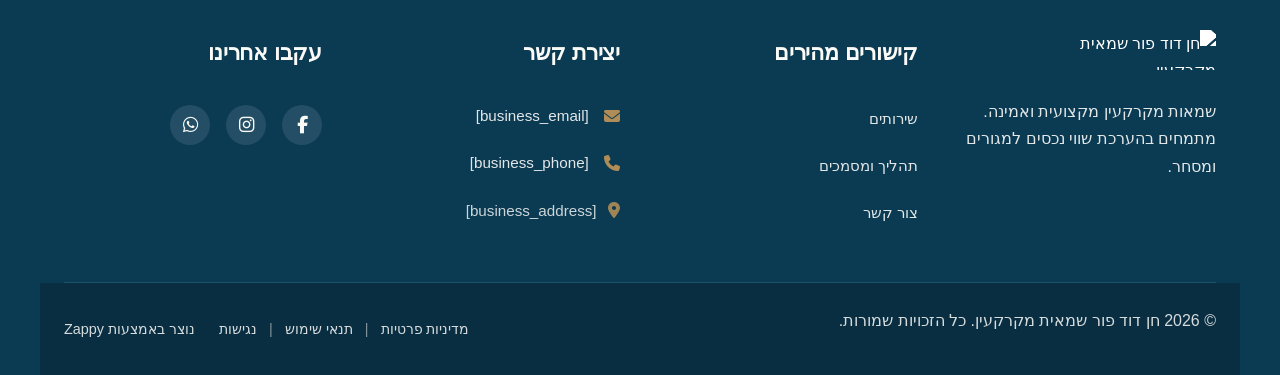
==== commit 6b95f406: "Background sync: Progressive GitHub Sync" ====
--- a/index.html
+++ b/index.html
@@ -797,7 +797,7 @@
     <div class="index-hero-section__content-container">
       <div class="index-hero-section__text-card">
         
-        <h3 class="index-hero-section__subtitle" style="">דוחות ברורים, תיעוד מותאם לתחום שיפוט, ותמיכה מקצה לקצה להצהרות, חלוקות ירושה וצרכי מס—מועבר מרחוק עם לוחות זמנים אמינים</h3>
+        
         <div class="index-hero-section__cta-row">
           <a href="#contact" class="index-hero-section__btn index-hero-section__btn--primary" data-element-type="button" data-element-id="btn-1773573420952-osbx68kyf" data-native-element="true">בקשה לייעוץ שמאות</a>
           
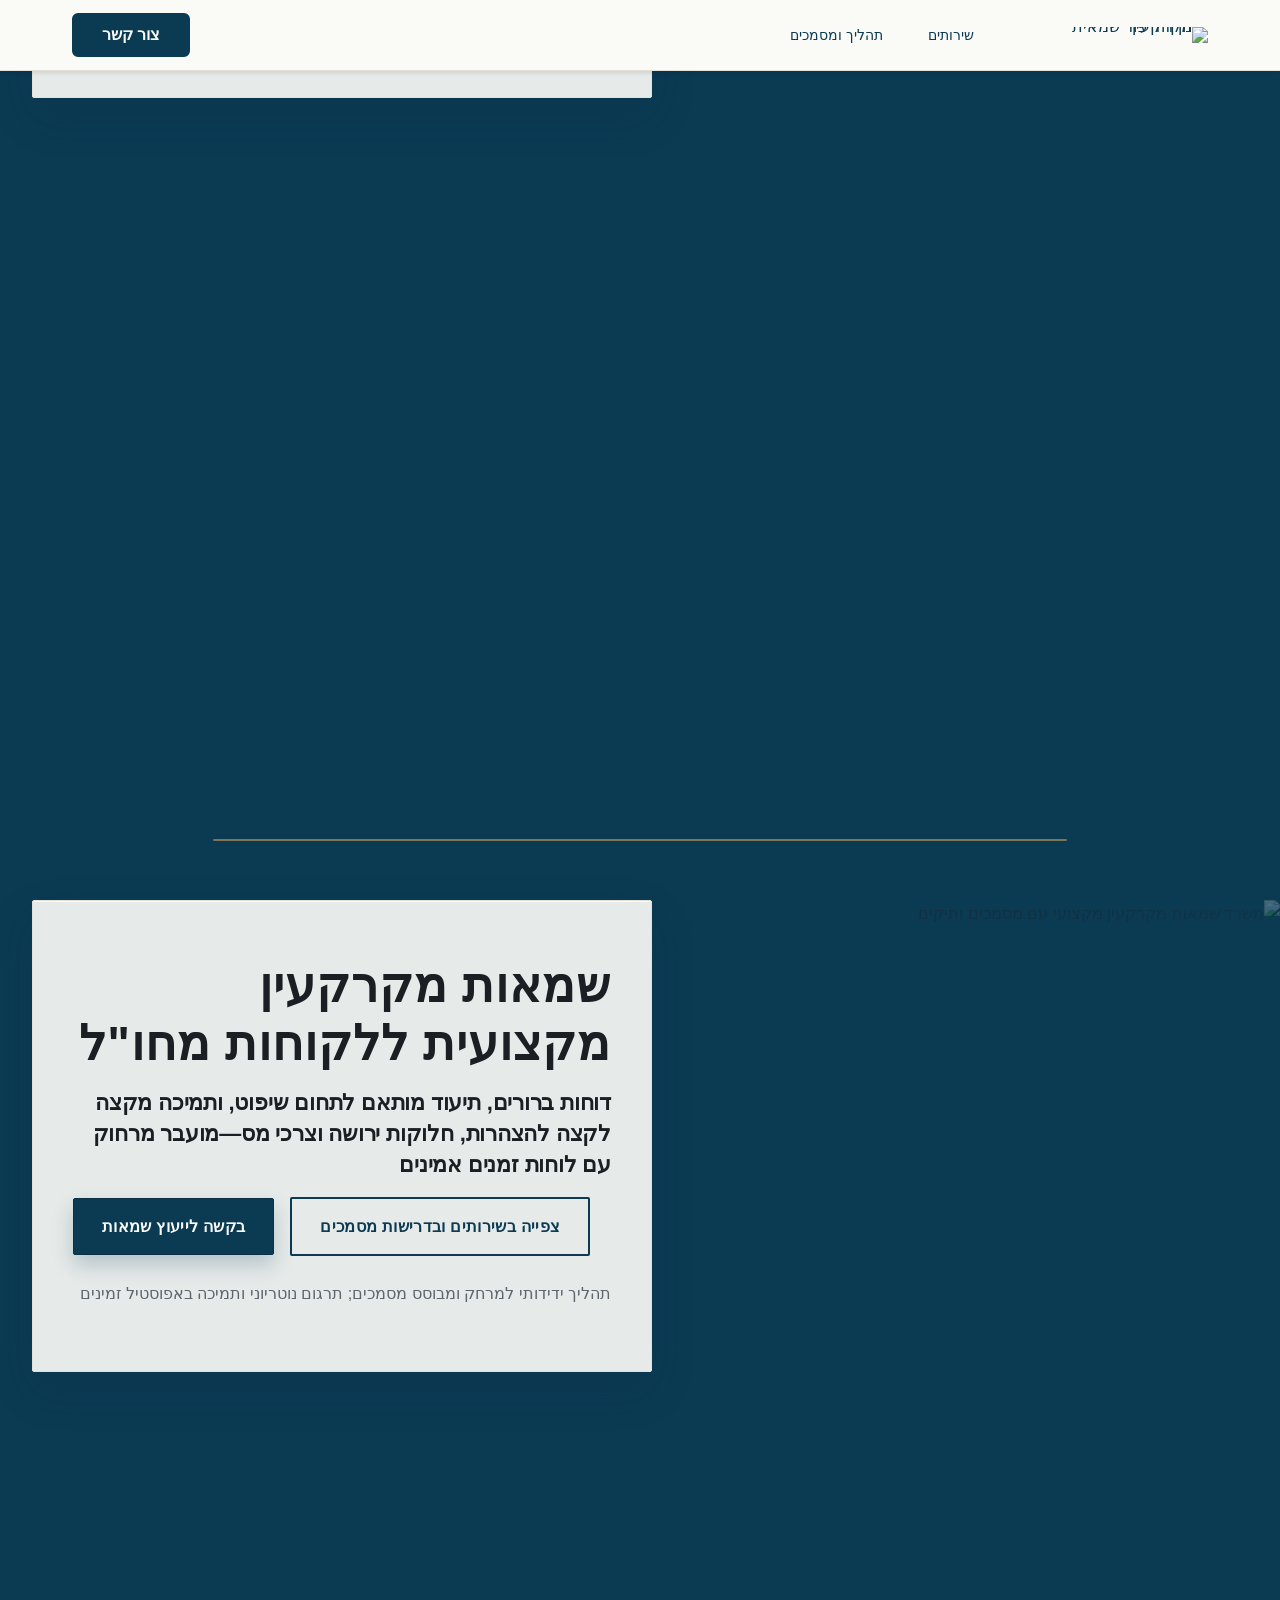
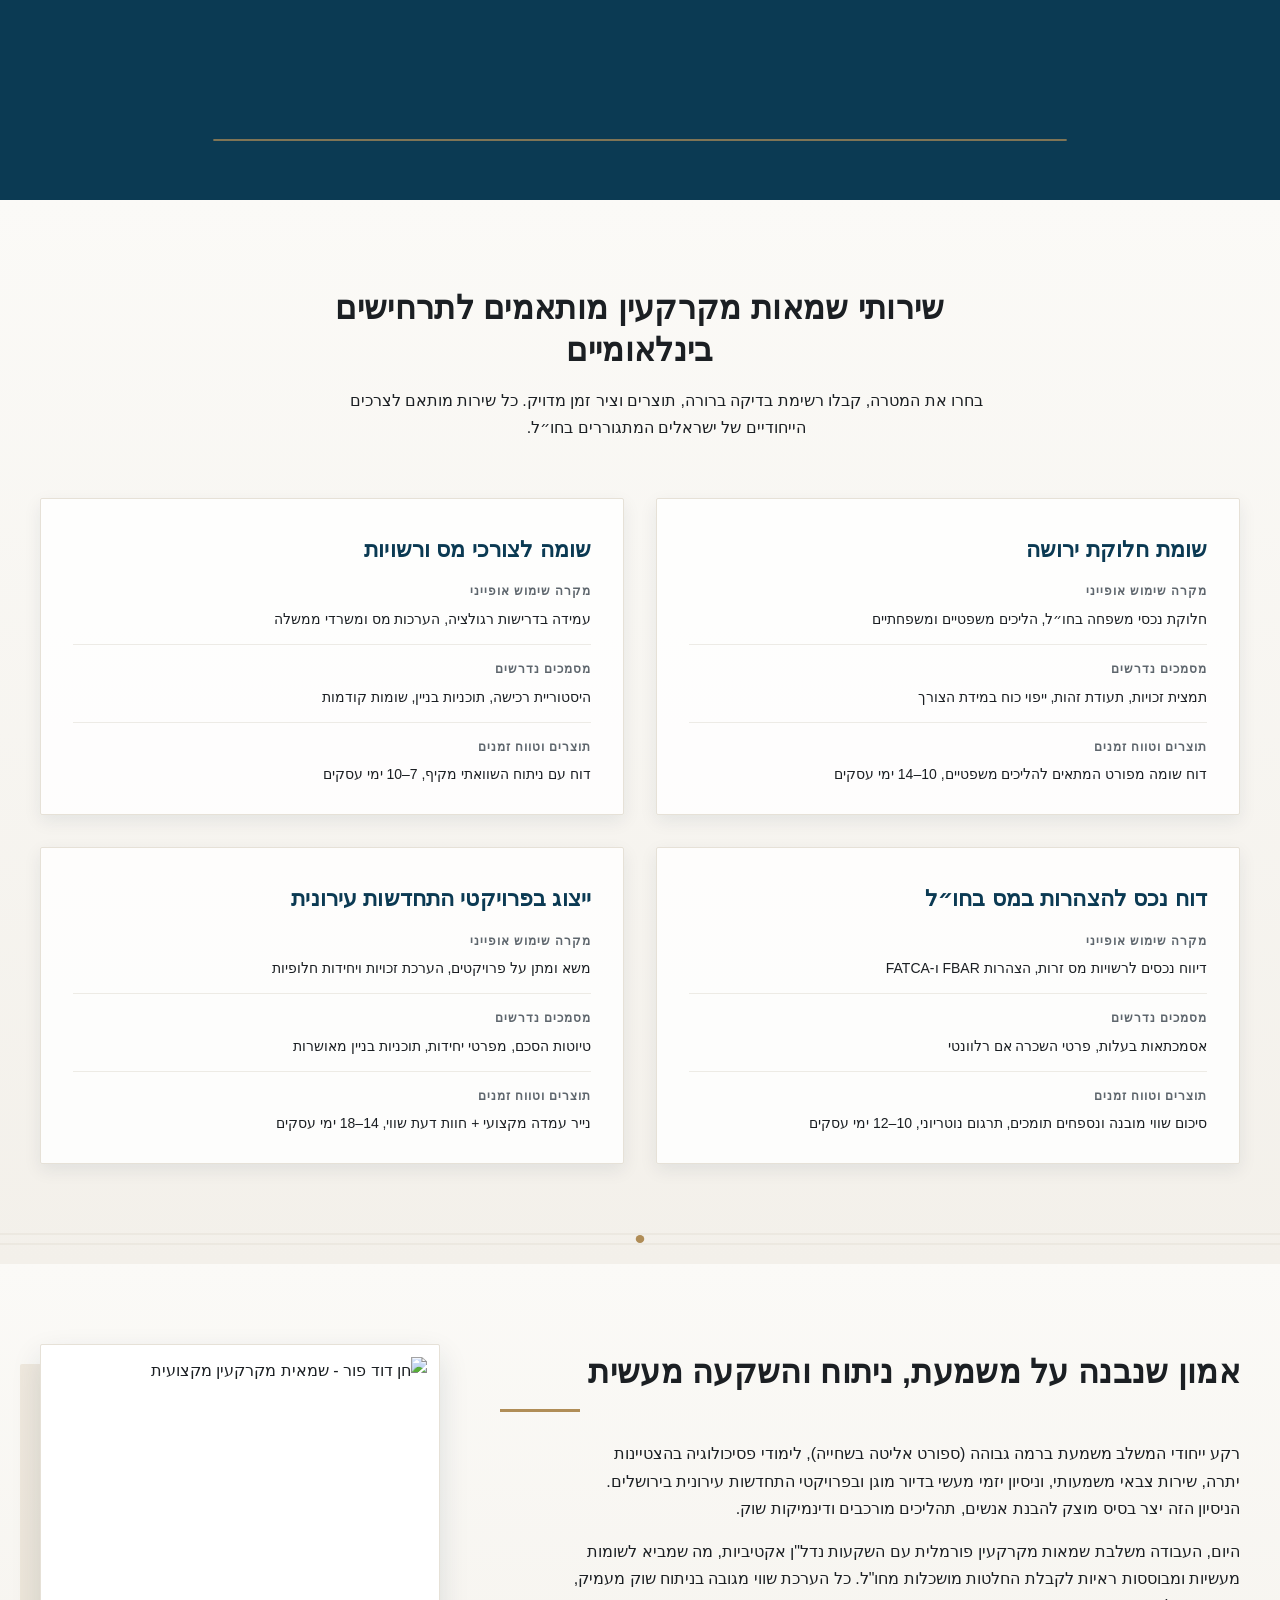
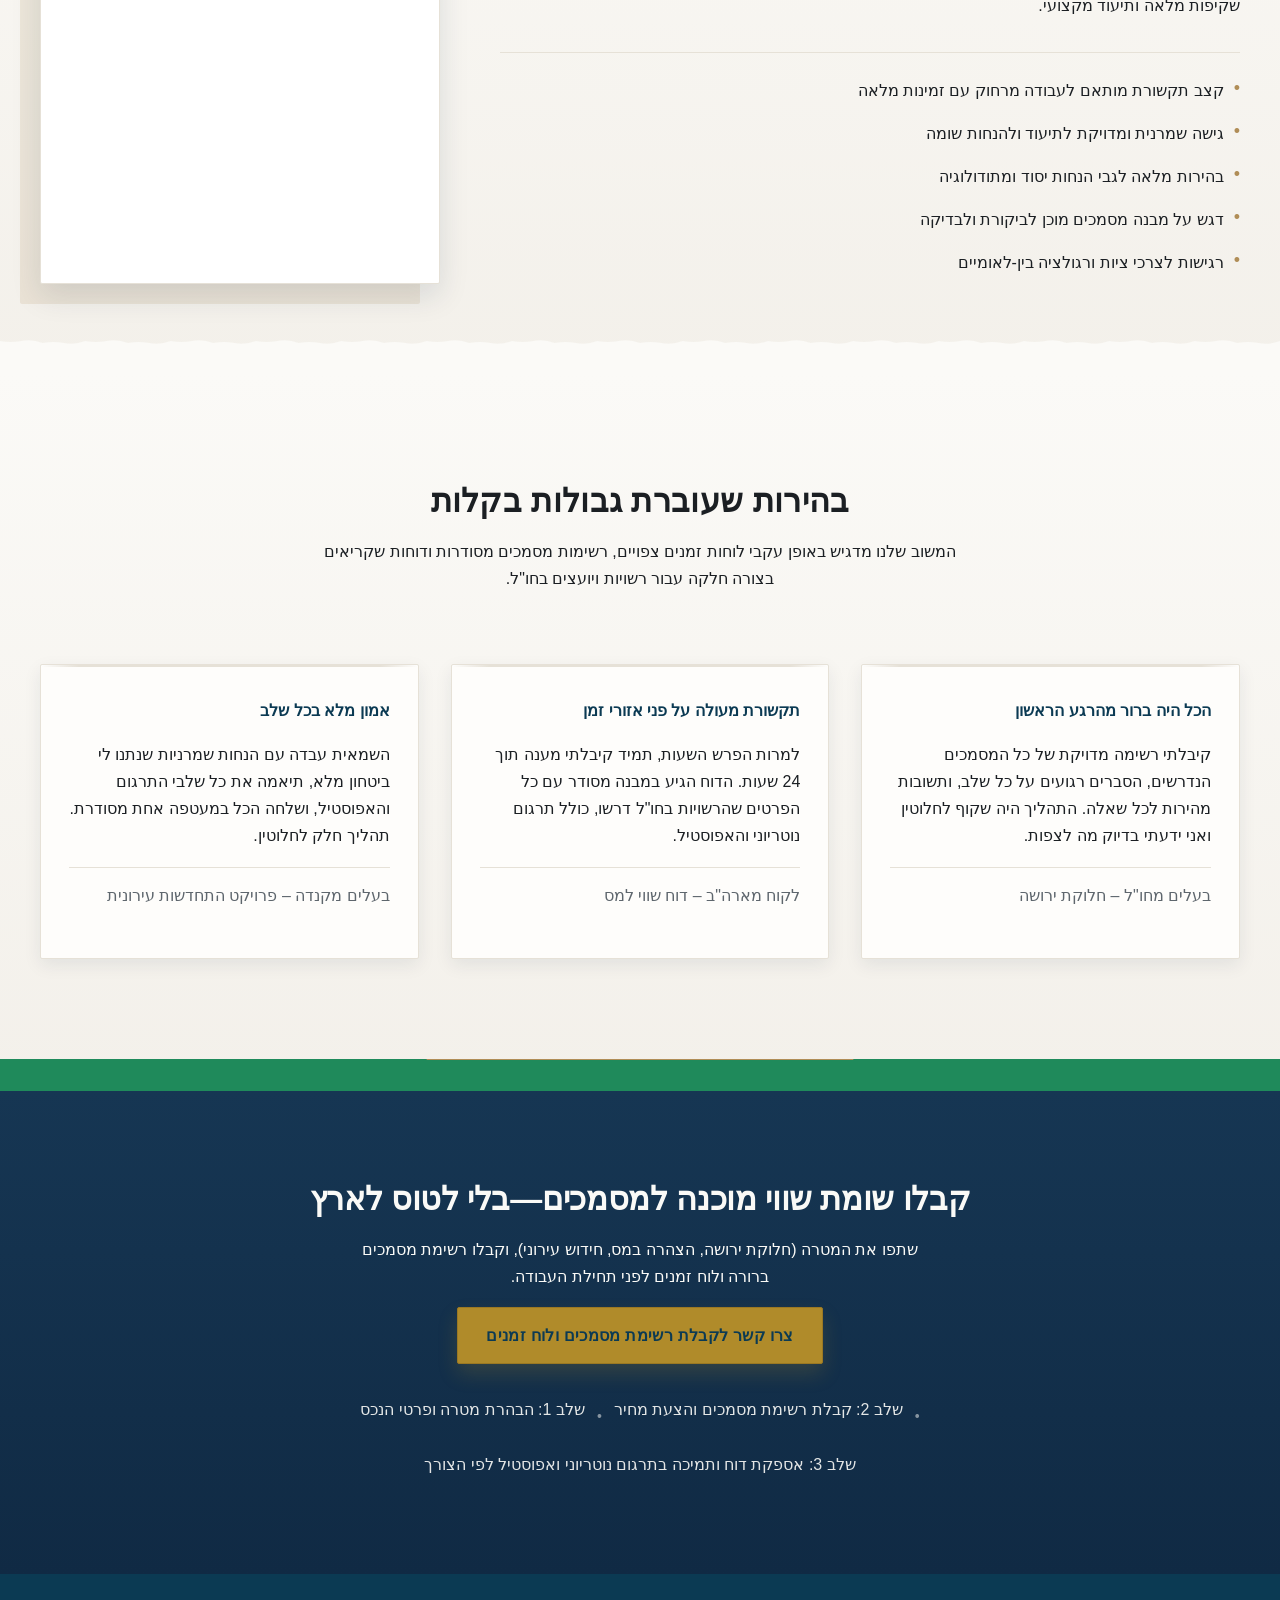
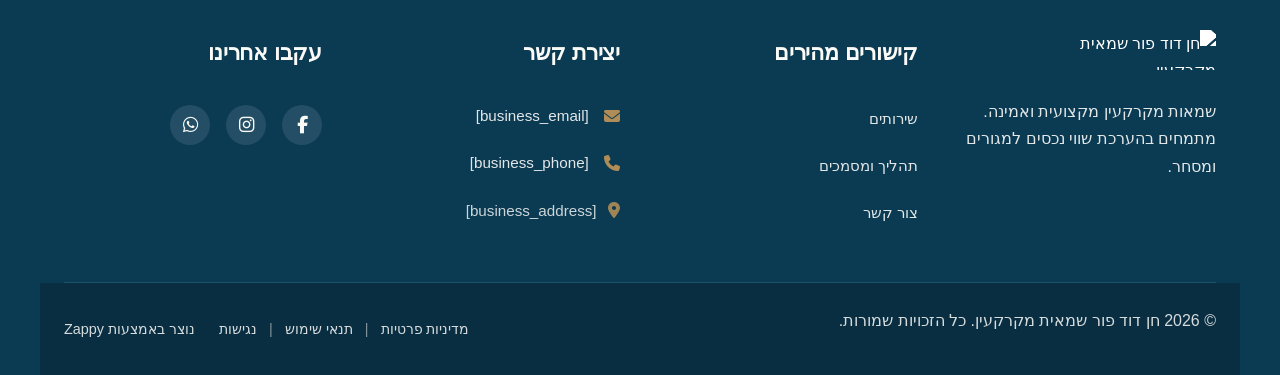
==== commit 336ecf91: "Background sync: Progressive GitHub Sync" ====
--- a/index.html
+++ b/index.html
@@ -783,10 +783,10 @@
 </script>
   
   <main>
-    <section class="index-hero-section" data-layout-spec="בית-hero" data-hero-type="fullscreen-scrim" id="zappy-section-0-dup-1773652980003" data-zappy-content-align="center-right" style="opacity: 1;"><style data-zappy-align-style="true">#zappy-section-0-dup-1773652980003 > [data-zappy-align-target] { margin-top: auto !important; margin-bottom: auto !important; margin-left: auto !important; margin-right: 0 !important; align-items: center !important; justify-content: flex-start !important; } #zappy-section-0-dup-1773652980003 > [data-zappy-align-target] > * { margin-left: auto !important; margin-right: 0 !important; }  @media (max-width: 768px) { #zappy-section-0-dup-1773652980003 > [data-zappy-align-target] { align-items: center !important; justify-content: center !important; margin-top: auto !important; margin-bottom: auto !important; margin-left: auto !important; margin-right: auto !important; } #zappy-section-0-dup-1773652980003 > [data-zappy-align-target] > * { margin-left: auto !important; margin-right: auto !important; } }</style>
+    <section class="index-hero-section" data-layout-spec="בית-hero" data-hero-type="fullscreen-scrim" id="zappy-section-0-dup-1773652980003" data-zappy-content-align="top-left" style="opacity: 1;"><style data-zappy-align-style="true">#zappy-section-0-dup-1773652980003 > [data-zappy-align-target] { margin-top: 0 !important; margin-bottom: auto !important; margin-left: 0 !important; margin-right: auto !important; align-items: flex-start !important; justify-content: flex-end !important; } #zappy-section-0-dup-1773652980003 > [data-zappy-align-target] > * { margin-left: 0 !important; margin-right: auto !important; }  @media (max-width: 768px) { #zappy-section-0-dup-1773652980003 > [data-zappy-align-target] { align-items: center !important; justify-content: flex-start !important; margin-top: 0 !important; margin-bottom: auto !important; margin-left: auto !important; margin-right: auto !important; } #zappy-section-0-dup-1773652980003 > [data-zappy-align-target] > * { margin-left: auto !important; margin-right: auto !important; } }</style>
   <!-- Background Image Layer -->
   <div class="index-hero-section__bg-layer">
-    <img data-hero-bg="true" data-placeholder="index-hero-bg-1" data-context="Professional real estate appraiser office scene in Jerusalem: A clean, bright desk with organized property documents, architectural blueprints, and legal papers spread neatly. Warm natural lighting from a window showing Jerusalem stone buildings in soft focus background. Professional calculator, notary stamps, and official folders visible. The scene conveys trust, professionalism, and international business capability. Bright, naturally lit, documentary photography style with shallow depth of field." width="1920" height="1080" src="/assets/site-index-hero-bg-1.webp" alt="משרד שמאות מקרקעין מקצועי עם מסמכים ותיקים" class="index-hero-section__bg-image zappy-editable-image" data-element-type="image" data-element-id="img-1773573420963-gbr97iplr" style="object-position: 50% 50%;" data-resize-handler-attached="true">
+    <div data-zappy-zoom-wrapper="true" data-element-id="img-1773653975730-3koyp8rah" data-element-type="image" data-zappy-zoom-wrapper-width="1686px" data-zappy-zoom-wrapper-height="814px" data-zappy-zoom-wrapper-width-mode="full" style="position: absolute !important; overflow: hidden !important; width: 100% !important; max-width: none !important; margin-left: 0px !important; margin-right: 0px !important; height: 100% !important; display: block !important; top: 0px !important; left: 0px !important; z-index: 1 !important;" data-zappy-zoom-clip="true" data-zappy-wrapper-margins-applied="true"><img data-hero-bg="true" data-placeholder="index-hero-bg-1" data-context="Professional real estate appraiser office scene in Jerusalem: A clean, bright desk with organized property documents, architectural blueprints, and legal papers spread neatly. Warm natural lighting from a window showing Jerusalem stone buildings in soft focus background. Professional calculator, notary stamps, and official folders visible. The scene conveys trust, professionalism, and international business capability. Bright, naturally lit, documentary photography style with shallow depth of field." width="1920" height="1080" src="/assets/site-index-hero-bg-1.webp" alt="משרד שמאות מקרקעין מקצועי עם מסמכים ותיקים" class="index-hero-section__bg-image zappy-editable-image" data-element-type="image" data-element-id="img-1773653975730-3koyp8rah" style="object-position: 26% 71%; margin: 0px !important; position: absolute !important; left: 0% !important; top: -11.2236% !important; width: 100% !important; height: 115.808% !important; max-width: none !important; max-height: none !important; display: block !important; object-fit: cover !important;" data-resize-handler-attached="true" data-zappy-zoom="1"></div>
   </div>
 
   <!-- Scrim Overlay for Text Legibility -->
@@ -799,7 +799,7 @@
         
         
         <div class="index-hero-section__cta-row">
-          <a href="#contact" class="index-hero-section__btn index-hero-section__btn--primary" data-element-type="button" data-element-id="btn-1773573420952-osbx68kyf" data-native-element="true">בקשה לייעוץ שמאות</a>
+          
           
         </div>
         
@@ -1238,5 +1238,33 @@
       window.addEventListener('resize', function() { clearTimeout(window._mlrt); window._mlrt = setTimeout(initMobileLangMenu, 250); });
     })();
     </script>
+
+    <script>
+    (function(){
+      if(window.innerWidth>768)return;
+      function fixZW(){
+        document.querySelectorAll('[data-zappy-zoom-wrapper="true"]').forEach(function(w){
+          var cw=w.style.getPropertyValue('width');
+          if(!cw||cw==='100%')return;
+          w.style.setProperty('width','100%','important');
+          w.style.setProperty('max-width','100%','important');
+          w.style.setProperty('height','auto','important');
+          var img=w.querySelector('img');
+          if(img){
+            img.style.setProperty('position','relative','important');
+            img.style.setProperty('width','100%','important');
+            img.style.setProperty('height','auto','important');
+            img.style.setProperty('max-width','100%','important');
+            img.style.setProperty('max-height','400px','important');
+            img.style.setProperty('object-fit','cover','important');
+            img.style.setProperty('left','0','important');
+            img.style.setProperty('top','0','important');
+          }
+        });
+      }
+      if(document.readyState==='loading')document.addEventListener('DOMContentLoaded',fixZW);
+      else setTimeout(fixZW,50);
+    })();
+    </script>
 </body>
 </html>
